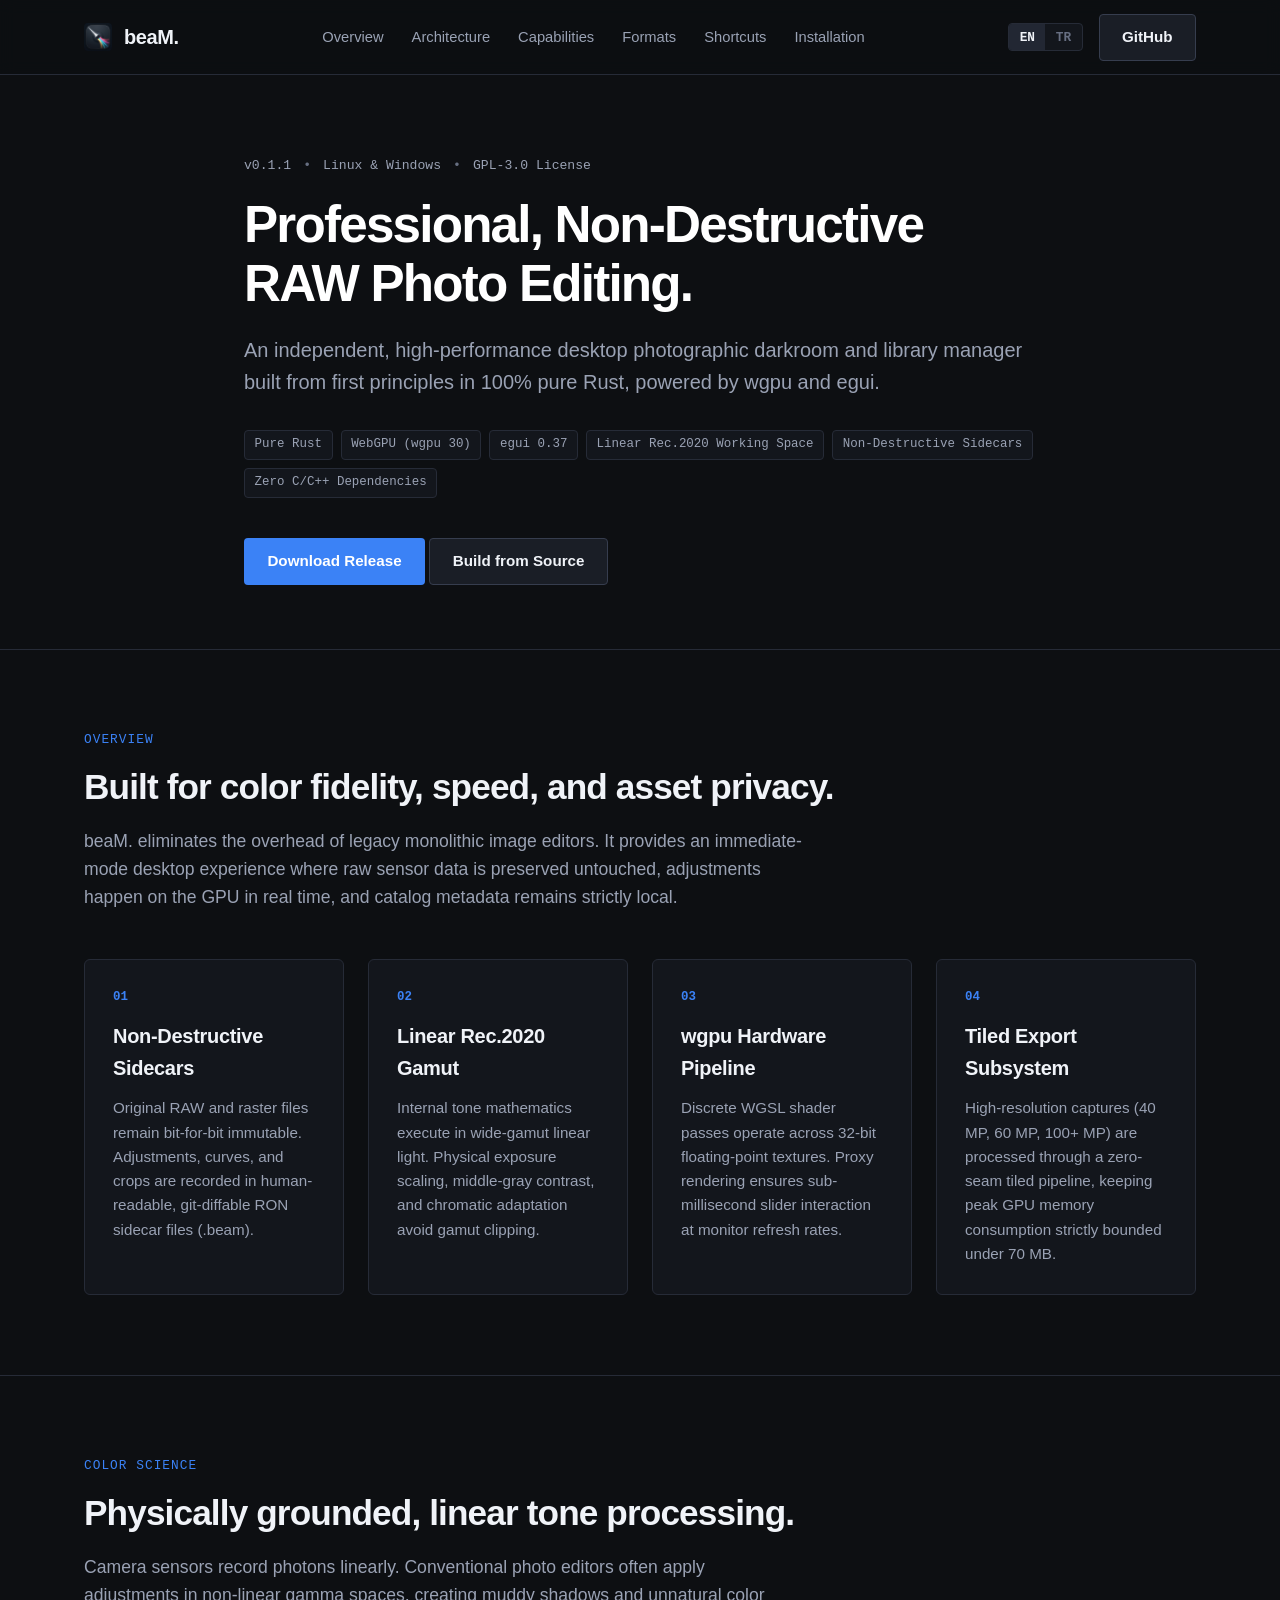
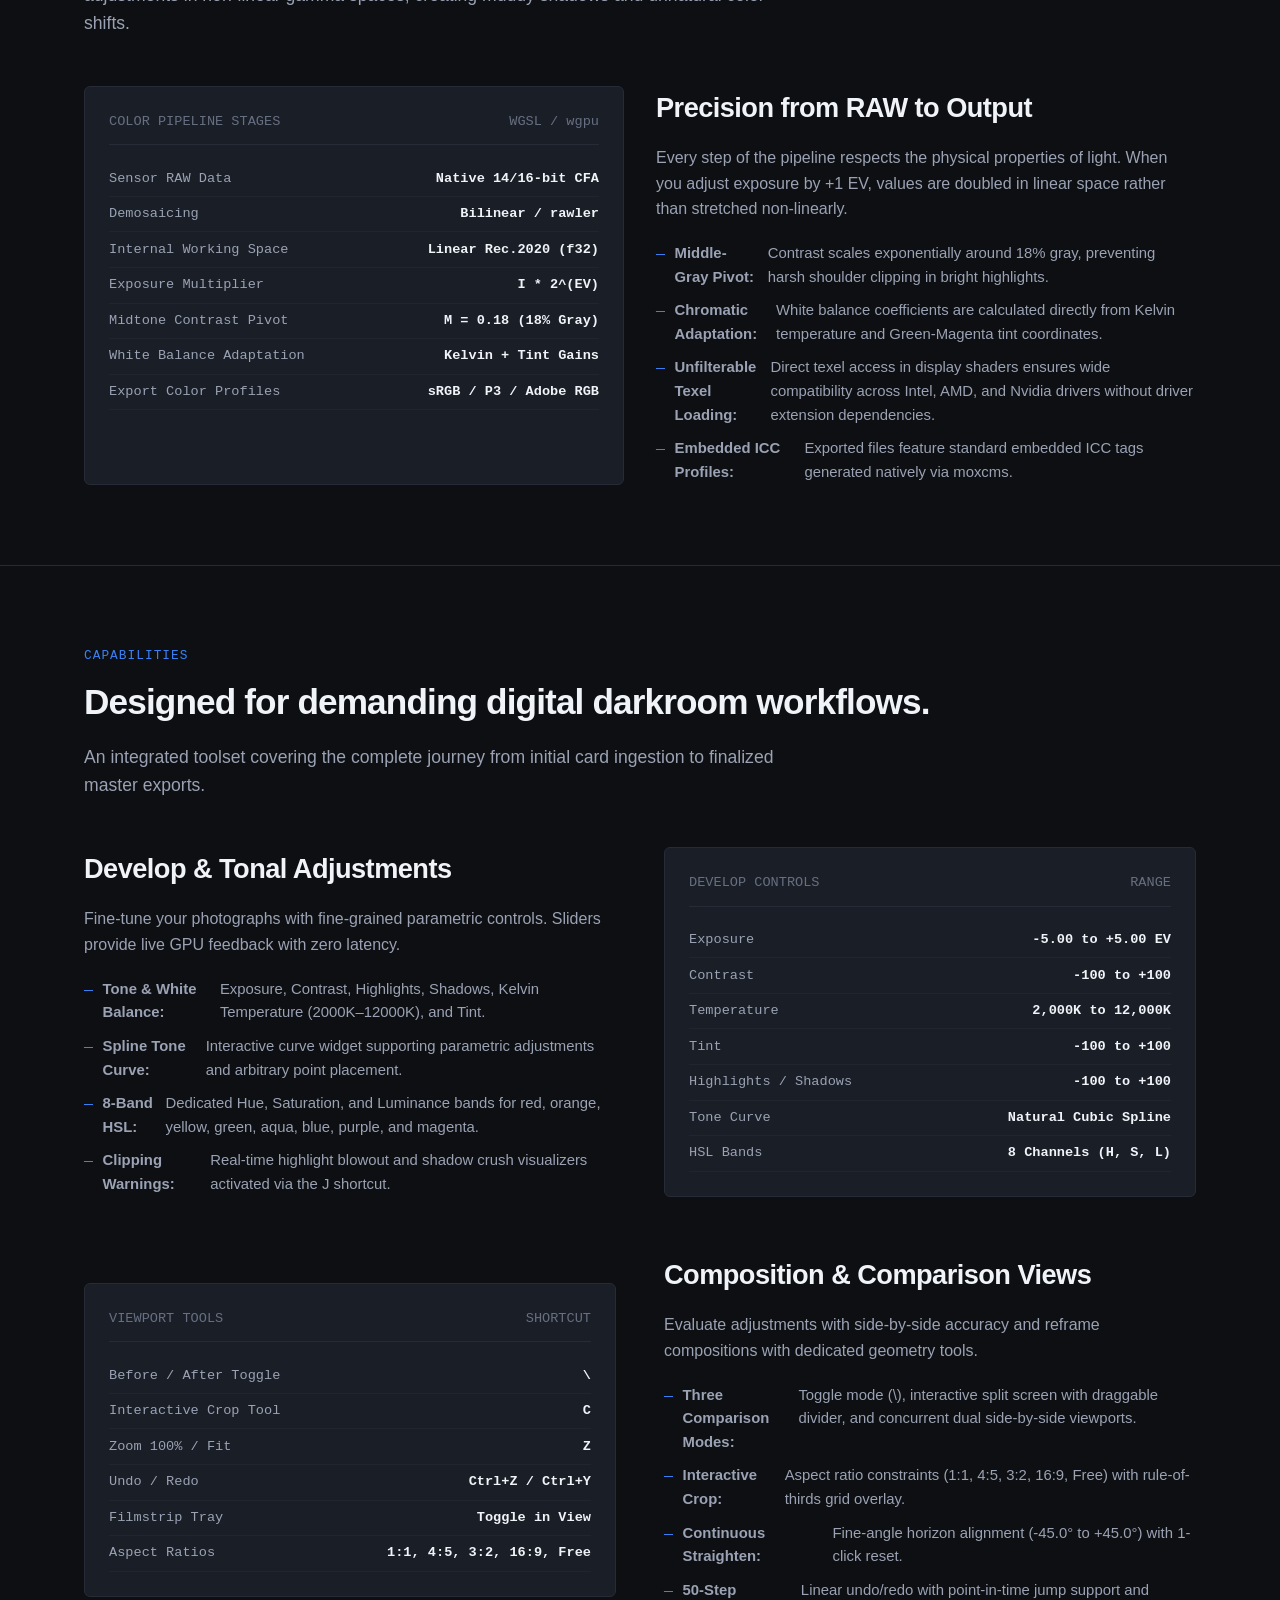
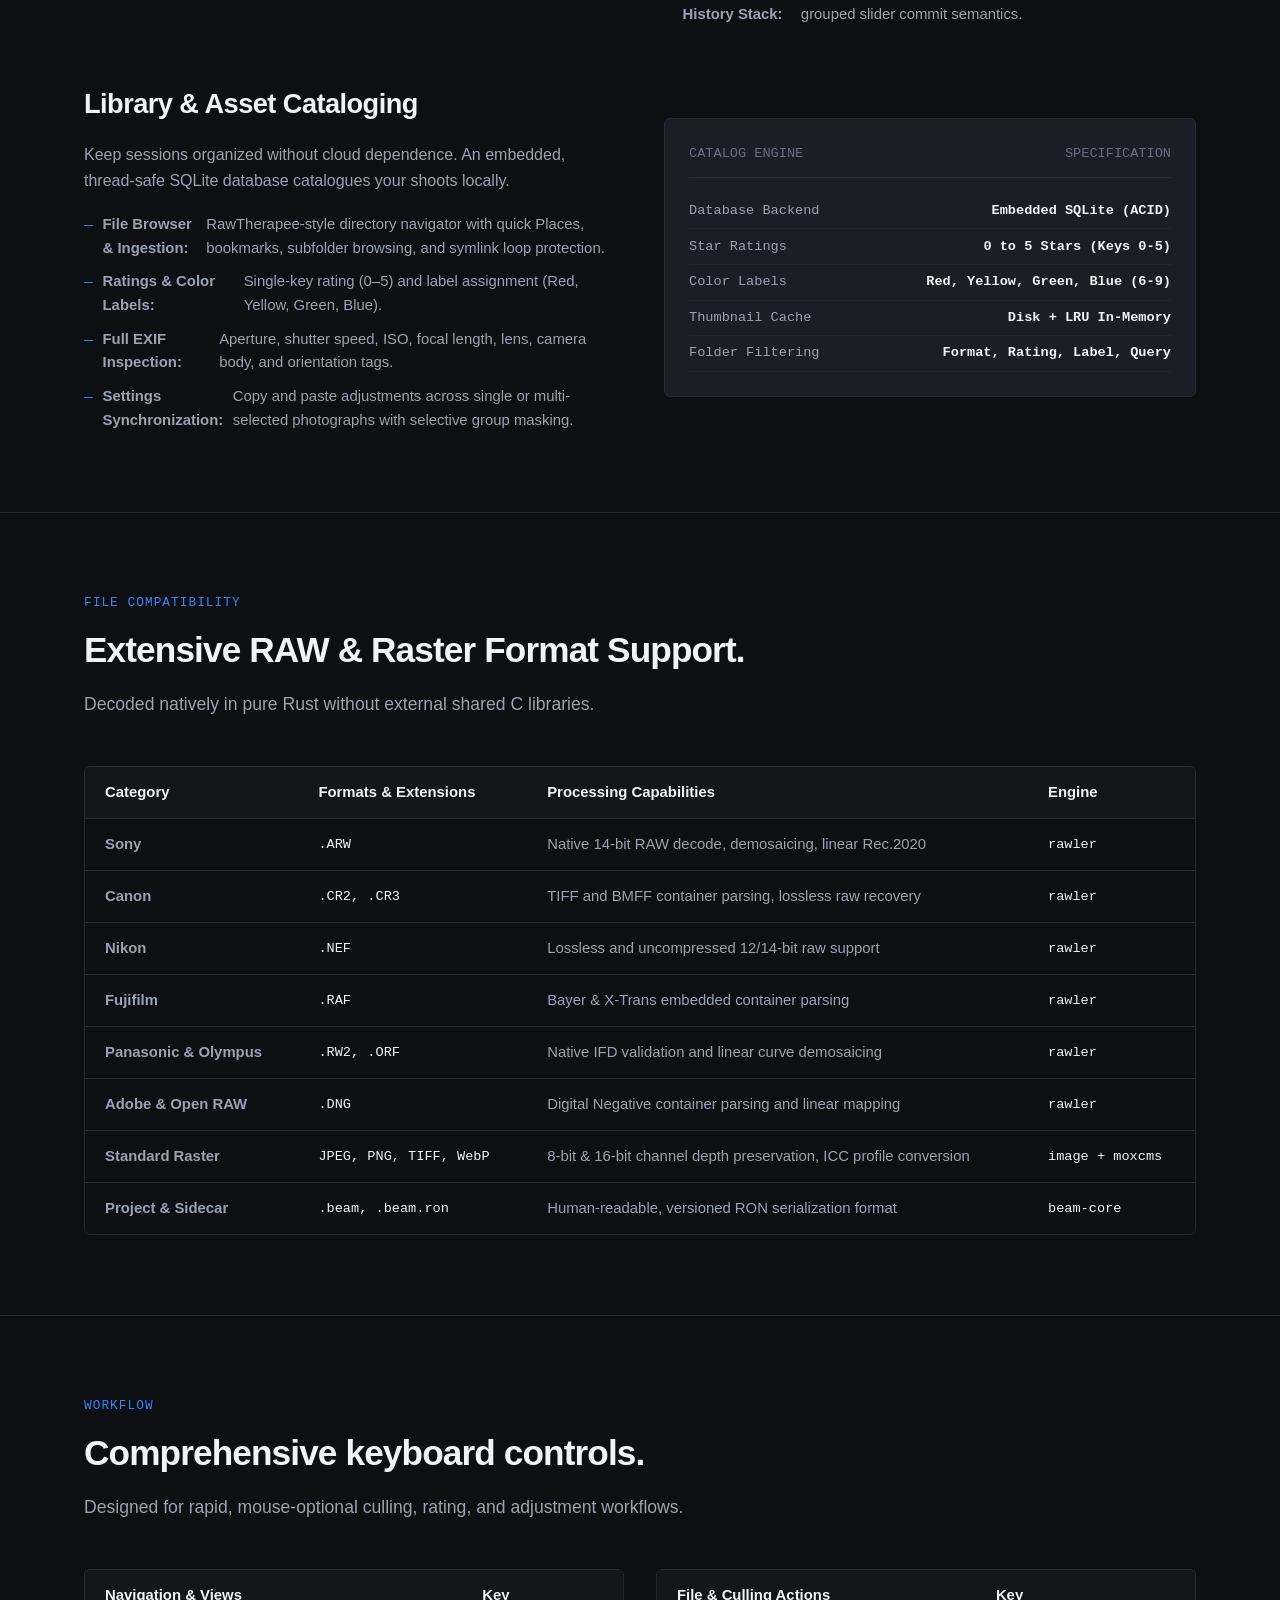
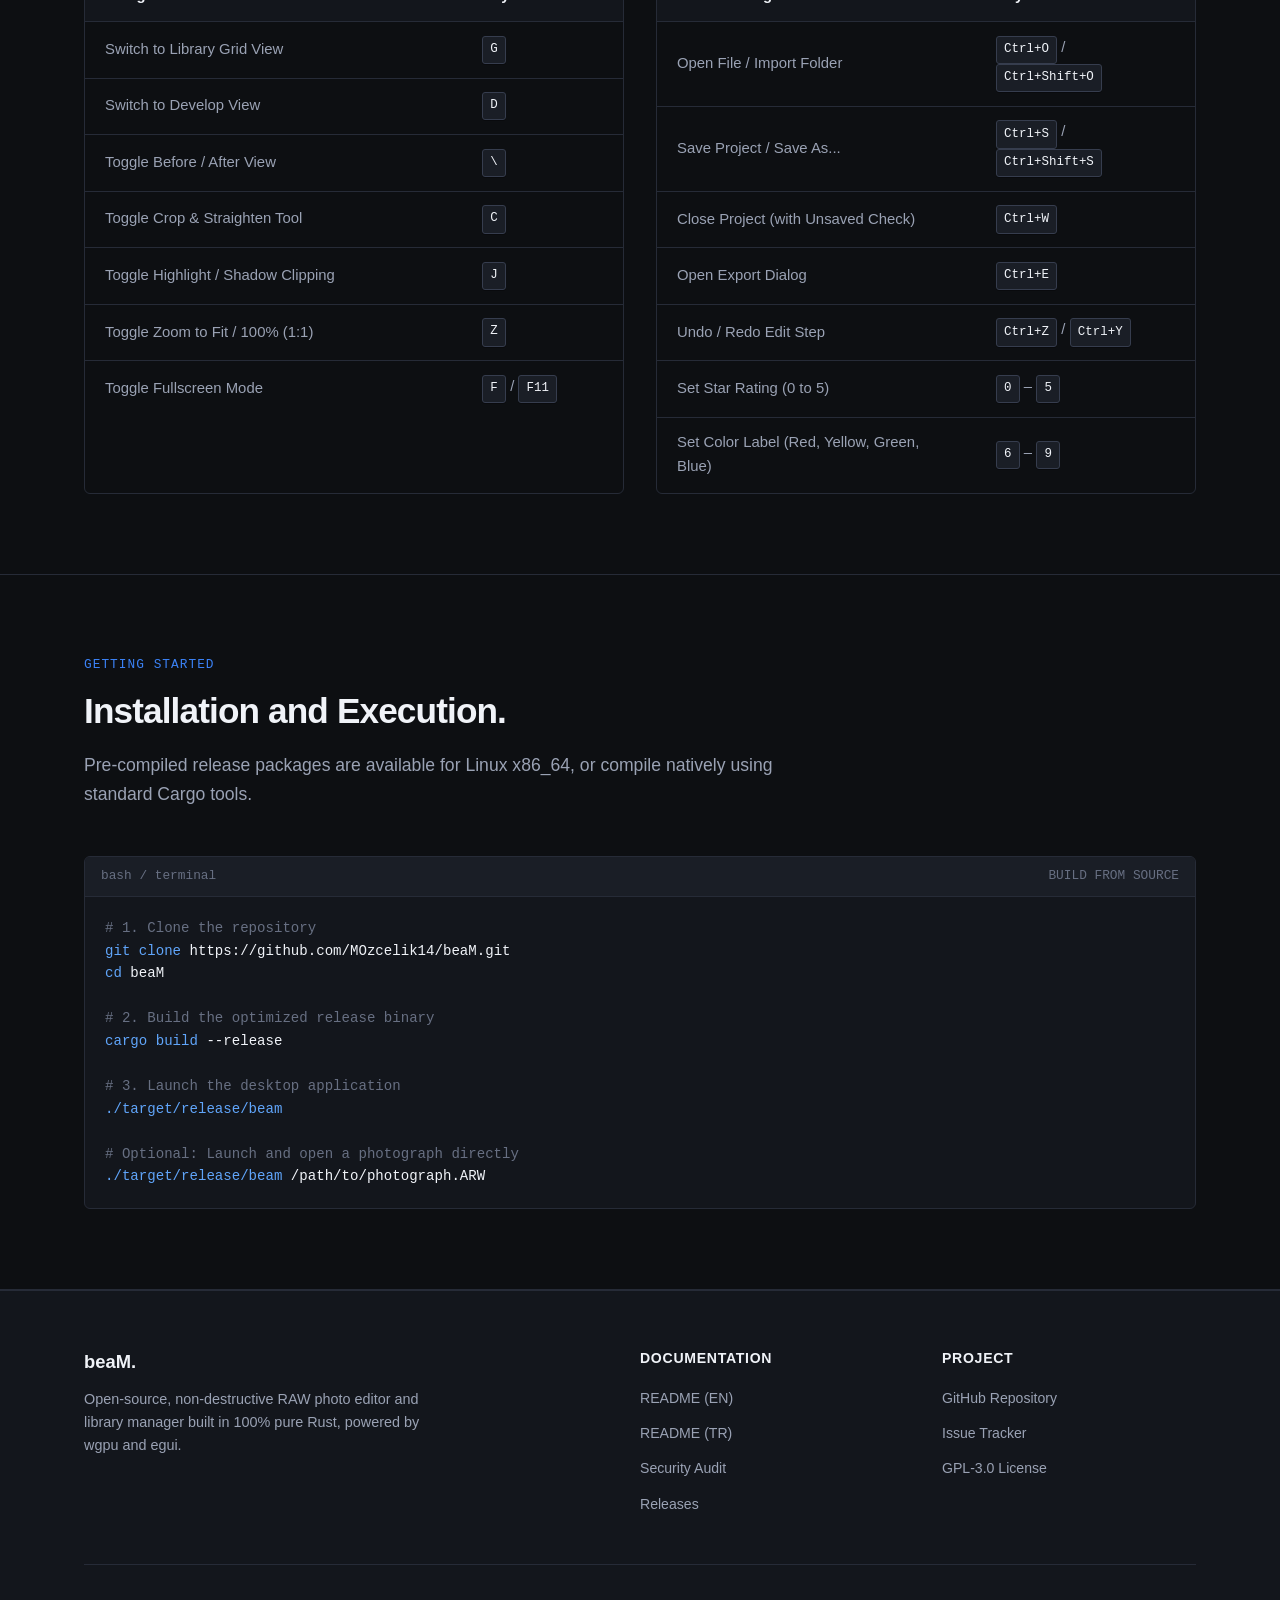
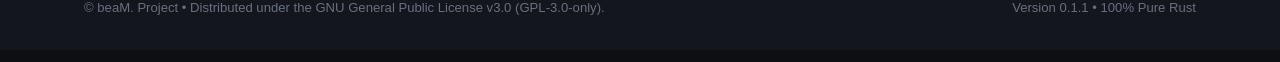
==== docs/index.html @ d76aa3fc "feat(library): add rawtherapee-style file browser and standardize .beam extension" ====
<!DOCTYPE html>
<html lang="en">
<head>
  <meta charset="UTF-8">
  <meta name="viewport" content="width=device-width, initial-scale=1.0">
  <title>beaM. — Professional, Non-Destructive RAW Photo Editor &amp; Library Manager</title>
  <meta name="description" content="Open-source, non-destructive RAW photo editor and library manager for Linux and Windows, built from first principles in 100% pure Rust using wgpu and egui.">
  <link rel="icon" type="image/png" href="assets/icon_64.png">
  <link rel="stylesheet" href="style.css">
</head>
<body>

  <!-- Navigation Bar -->
  <header class="site-header">
    <div class="nav-container">
      <a href="#top" class="brand">
        <img src="assets/icon.png" alt="beaM. Icon" class="brand-icon">
        <span>beaM.</span>
      </a>

      <nav>
        <ul class="nav-links">
          <li>
            <a href="#overview" class="content-en">Overview</a>
            <a href="#overview" class="content-tr" style="display:none;">Genel Bakış</a>
          </li>
          <li>
            <a href="#architecture" class="content-en">Architecture</a>
            <a href="#architecture" class="content-tr" style="display:none;">Mimari</a>
          </li>
          <li>
            <a href="#features" class="content-en">Capabilities</a>
            <a href="#features" class="content-tr" style="display:none;">Yetenekler</a>
          </li>
          <li>
            <a href="#formats" class="content-en">Formats</a>
            <a href="#formats" class="content-tr" style="display:none;">Biçimler</a>
          </li>
          <li>
            <a href="#shortcuts" class="content-en">Shortcuts</a>
            <a href="#shortcuts" class="content-tr" style="display:none;">Kısayollar</a>
          </li>
          <li>
            <a href="#installation" class="content-en">Installation</a>
            <a href="#installation" class="content-tr" style="display:none;">Kurulum</a>
          </li>
        </ul>
      </nav>

      <div class="nav-actions">
        <div class="lang-switch" role="group" aria-label="Language selection">
          <button type="button" class="lang-btn lang-btn-en active">EN</button>
          <button type="button" class="lang-btn lang-btn-tr">TR</button>
        </div>
        <a href="https://github.com/MOzcelik14/beaM" class="btn btn-secondary" target="_blank" rel="noopener noreferrer">GitHub</a>
      </div>
    </div>
  </header>

  <main id="top">
    <!-- Hero Section -->
    <section class="hero">
      <div class="container hero-content">
        <div class="hero-meta">
          <span class="meta-item">v0.1.1</span>
          <span>&bull;</span>
          <span class="meta-item">Linux &amp; Windows</span>
          <span>&bull;</span>
          <span class="meta-item">GPL-3.0 License</span>
        </div>

        <!-- English Hero Header -->
        <div class="content-en">
          <h1 class="hero-title">Professional, Non-Destructive RAW Photo Editing.</h1>
          <p class="hero-subtitle">
            An independent, high-performance desktop photographic darkroom and library manager built from first principles in 100% pure Rust, powered by wgpu and egui.
          </p>
        </div>

        <!-- Turkish Hero Header -->
        <div class="content-tr" style="display:none;">
          <h1 class="hero-title">Profesyonel ve Tahribatsız RAW Fotoğraf Düzenleme.</h1>
          <p class="hero-subtitle">
            Saf Rust ile sıfırdan geliştirilmiş, wgpu ve egui ile güçlendirilmiş, tam denetim ve renk doğruluğu sunan bağımsız masaüstü fotoğraf işleme yazılımı.
          </p>
        </div>

        <div class="hero-tags">
          <span class="spec-tag">Pure Rust</span>
          <span class="spec-tag">WebGPU (wgpu 30)</span>
          <span class="spec-tag">egui 0.37</span>
          <span class="spec-tag">Linear Rec.2020 Working Space</span>
          <span class="spec-tag">Non-Destructive Sidecars</span>
          <span class="spec-tag">Zero C/C++ Dependencies</span>
        </div>

        <div class="hero-buttons">
          <div class="content-en">
            <a href="https://github.com/MOzcelik14/beaM/releases" class="btn btn-primary" target="_blank" rel="noopener noreferrer">Download Release</a>
            <a href="#installation" class="btn btn-secondary">Build from Source</a>
          </div>
          <div class="content-tr" style="display:none;">
            <a href="https://github.com/MOzcelik14/beaM/releases" class="btn btn-primary" target="_blank" rel="noopener noreferrer">Sürümü İndir</a>
            <a href="#installation" class="btn btn-secondary">Kaynaktan Derle</a>
          </div>
        </div>
      </div>
    </section>

    <!-- Overview Section -->
    <section id="overview" class="section">
      <div class="container">
        <div class="section-header">
          <div class="section-label">Overview</div>
          
          <div class="content-en">
            <h2 class="section-title">Built for color fidelity, speed, and asset privacy.</h2>
            <p class="section-desc">
              beaM. eliminates the overhead of legacy monolithic image editors. It provides an immediate-mode desktop experience where raw sensor data is preserved untouched, adjustments happen on the GPU in real time, and catalog metadata remains strictly local.
            </p>
          </div>

          <div class="content-tr" style="display:none;">
            <h2 class="section-title">Renk doğruluğu, hız ve veri gizliliği için tasarlandı.</h2>
            <p class="section-desc">
              beaM., monolitik eski fotoğraf düzenleyicilerin hantallığını ortadan kaldırır. Ham sensör verilerinin asla değiştirilmediği, GPU üzerinde gerçek zamanlı ayarlamaların yapıldığı ve katalog verilerinin tamamen yerel kaldığı anlık bir masaüstü deneyimi sunar.
            </p>
          </div>
        </div>

        <!-- Architectural Highlights (English) -->
        <div class="grid-4 content-en">
          <div class="card">
            <div class="card-number">01</div>
            <h3 class="card-title">Non-Destructive Sidecars</h3>
            <p class="card-text">
              Original RAW and raster files remain bit-for-bit immutable. Adjustments, curves, and crops are recorded in human-readable, git-diffable RON sidecar files (.beam).
            </p>
          </div>

          <div class="card">
            <div class="card-number">02</div>
            <h3 class="card-title">Linear Rec.2020 Gamut</h3>
            <p class="card-text">
              Internal tone mathematics execute in wide-gamut linear light. Physical exposure scaling, middle-gray contrast, and chromatic adaptation avoid gamut clipping.
            </p>
          </div>

          <div class="card">
            <div class="card-number">03</div>
            <h3 class="card-title">wgpu Hardware Pipeline</h3>
            <p class="card-text">
              Discrete WGSL shader passes operate across 32-bit floating-point textures. Proxy rendering ensures sub-millisecond slider interaction at monitor refresh rates.
            </p>
          </div>

          <div class="card">
            <div class="card-number">04</div>
            <h3 class="card-title">Tiled Export Subsystem</h3>
            <p class="card-text">
              High-resolution captures (40 MP, 60 MP, 100+ MP) are processed through a zero-seam tiled pipeline, keeping peak GPU memory consumption strictly bounded under 70 MB.
            </p>
          </div>
        </div>

        <!-- Architectural Highlights (Turkish) -->
        <div class="grid-4 content-tr" style="display:none;">
          <div class="card">
            <div class="card-number">01</div>
            <h3 class="card-title">Tahribatsız Yan Dosyalar</h3>
            <p class="card-text">
              Orijinal RAW ve piksel dosyaları disk üzerinde hiçbir zaman değiştirilmez. Tüm düzenlemeler, eğriler ve kırpmalar okunabilir RON yan dosyalarına (.beam) yazılır.
            </p>
          </div>

          <div class="card">
            <div class="card-number">02</div>
            <h3 class="card-title">Doğrusal Rec.2020 Uzayı</h3>
            <p class="card-text">
              Tüm ton hesaplamaları geniş gamutlu doğrusal ışıkta yürütülür. Fiziksel pozlama ölçekleme ve orta gri kontrastı renk kırpılmalarını tamamen engeller.
            </p>
          </div>

          <div class="card">
            <div class="card-number">03</div>
            <h3 class="card-title">wgpu Donanım Hattı</h3>
            <p class="card-text">
              Bağımsız WGSL gölgelendirici geçişleri 32-bit kayan noktalı dokular üzerinde çalışır. Vekil doku yaklaşımı kaydırıcılarda milisaniyenin altında akıcılık sunar.
            </p>
          </div>

          <div class="card">
            <div class="card-number">04</div>
            <h3 class="card-title">Parçalı Dışa Aktarma</h3>
            <p class="card-text">
              Yüksek çözünürlüklü fotoğraflar (40 MP, 60 MP, 100+ MP) dikişsiz parçalı işleme hattından geçer; GPU bellek tüketimi 70 MB'ın altında sabit tutulur.
            </p>
          </div>
        </div>
      </div>
    </section>

    <!-- Architecture & Color Science Section -->
    <section id="architecture" class="section">
      <div class="container">
        <div class="section-header">
          <div class="section-label content-en">Color Science</div>
          <div class="section-label content-tr" style="display:none;">Renk Bilimi</div>

          <div class="content-en">
            <h2 class="section-title">Physically grounded, linear tone processing.</h2>
            <p class="section-desc">
              Camera sensors record photons linearly. Conventional photo editors often apply adjustments in non-linear gamma spaces, creating muddy shadows and unnatural color shifts.
            </p>
          </div>

          <div class="content-tr" style="display:none;">
            <h2 class="section-title">Fiziksel temelli, doğrusal ton işleme mimarisi.</h2>
            <p class="section-desc">
              Kamera sensörleri fotonları doğrusal olarak yakalar. Geleneksel yazılımlar genellikle doğrusal olmayan gama uzaylarında işlem yaparak çamurlu gölgelere ve renk sapmalarına yol açar.
            </p>
          </div>
        </div>

        <div class="grid-2">
          <div class="panel-preview">
            <div class="panel-preview-header">
              <span>COLOR PIPELINE STAGES</span>
              <span>WGSL / wgpu</span>
            </div>
            <div class="panel-row">
              <span class="panel-label">Sensor RAW Data</span>
              <span class="panel-val">Native 14/16-bit CFA</span>
            </div>
            <div class="panel-row">
              <span class="panel-label">Demosaicing</span>
              <span class="panel-val">Bilinear / rawler</span>
            </div>
            <div class="panel-row">
              <span class="panel-label">Internal Working Space</span>
              <span class="panel-val">Linear Rec.2020 (f32)</span>
            </div>
            <div class="panel-row">
              <span class="panel-label">Exposure Multiplier</span>
              <span class="panel-val">I * 2^(EV)</span>
            </div>
            <div class="panel-row">
              <span class="panel-label">Midtone Contrast Pivot</span>
              <span class="panel-val">M = 0.18 (18% Gray)</span>
            </div>
            <div class="panel-row">
              <span class="panel-label">White Balance Adaptation</span>
              <span class="panel-val">Kelvin + Tint Gains</span>
            </div>
            <div class="panel-row">
              <span class="panel-label">Export Color Profiles</span>
              <span class="panel-val">sRGB / P3 / Adobe RGB</span>
            </div>
          </div>

          <div class="feature-info">
            <div class="content-en">
              <h3>Precision from RAW to Output</h3>
              <p>
                Every step of the pipeline respects the physical properties of light. When you adjust exposure by +1 EV, values are doubled in linear space rather than stretched non-linearly.
              </p>
              <ul class="feature-list">
                <li><strong>Middle-Gray Pivot:</strong> Contrast scales exponentially around 18% gray, preventing harsh shoulder clipping in bright highlights.</li>
                <li><strong>Chromatic Adaptation:</strong> White balance coefficients are calculated directly from Kelvin temperature and Green-Magenta tint coordinates.</li>
                <li><strong>Unfilterable Texel Loading:</strong> Direct texel access in display shaders ensures wide compatibility across Intel, AMD, and Nvidia drivers without driver extension dependencies.</li>
                <li><strong>Embedded ICC Profiles:</strong> Exported files feature standard embedded ICC tags generated natively via moxcms.</li>
              </ul>
            </div>

            <div class="content-tr" style="display:none;">
              <h3>RAW'dan Çıktıya Kesintisiz Hassasiyet</h3>
              <p>
                İşleme hattının her aşaması ışığın fiziksel davranışına sadık kalır. Pozlamayı +1 EV artırdığınızda değerler yapay olarak gerilmez; doğrusal uzayda tam 2 katına çıkarılır.
              </p>
              <ul class="feature-list">
                <li><strong>Orta Gri Ekseni:</strong> Kontrast %18 gri ekseninde üstel olarak ölçeklenir; parlak alanlarda sert kırpılmalar önlenir.</li>
                <li><strong>Kromatik Uyarlama:</strong> Beyaz dengesi katsayıları doğrudan Kelvin sıcaklığı ve Yeşil-Macenta koordinatlarından türetilir.</li>
                <li><strong>Doğrudan Doku Erişimi:</strong> Ekran gölgelendiricilerinde doğrudan piksel yükleme (texel load) kullanılarak sürücü uyumsuzlukları bertaraf edilir.</li>
                <li><strong>Gömülü ICC Profilleri:</strong> Dışa aktarılan dosyalara moxcms tarafından saf Rust ile üretilmiş standart ICC profilleri işlenir.</li>
              </ul>
            </div>
          </div>
        </div>
      </div>
    </section>

    <!-- Key Capabilities Section -->
    <section id="features" class="section">
      <div class="container">
        <div class="section-header">
          <div class="section-label content-en">Capabilities</div>
          <div class="section-label content-tr" style="display:none;">Yetenekler</div>

          <div class="content-en">
            <h2 class="section-title">Designed for demanding digital darkroom workflows.</h2>
            <p class="section-desc">
              An integrated toolset covering the complete journey from initial card ingestion to finalized master exports.
            </p>
          </div>

          <div class="content-tr" style="display:none;">
            <h2 class="section-title">Kapsamlı karanlık oda iş akışları için geliştirildi.</h2>
            <p class="section-desc">
              Karttan içe aktarmadan nihai yüksek çözünürlüklü dışa aktarıma kadar tüm süreci kapsayan bütünleşik araç seti.
            </p>
          </div>
        </div>

        <div class="feature-row">
          <!-- Feature 1: Develop Panel -->
          <div class="feature-block">
            <div class="feature-info">
              <div class="content-en">
                <h3>Develop &amp; Tonal Adjustments</h3>
                <p>
                  Fine-tune your photographs with fine-grained parametric controls. Sliders provide live GPU feedback with zero latency.
                </p>
                <ul class="feature-list">
                  <li><strong>Tone &amp; White Balance:</strong> Exposure, Contrast, Highlights, Shadows, Kelvin Temperature (2000K–12000K), and Tint.</li>
                  <li><strong>Spline Tone Curve:</strong> Interactive curve widget supporting parametric adjustments and arbitrary point placement.</li>
                  <li><strong>8-Band HSL:</strong> Dedicated Hue, Saturation, and Luminance bands for red, orange, yellow, green, aqua, blue, purple, and magenta.</li>
                  <li><strong>Clipping Warnings:</strong> Real-time highlight blowout and shadow crush visualizers activated via the J shortcut.</li>
                </ul>
              </div>

              <div class="content-tr" style="display:none;">
                <h3>Geliştirme ve Tonal Ayarlamalar</h3>
                <p>
                  Fotoğraflarınızı hassas parametrik denetimlerle işleyin. Kaydırıcılar GPU üzerinde sıfır gecikmeyle anlık görsel geri bildirim sunar.
                </p>
                <ul class="feature-list">
                  <li><strong>Ton ve Beyaz Dengesi:</strong> Pozlama, Kontrast, Işıklar, Gölgeler, Kelvin Sıcaklığı (2000K–12000K) ve Renk Tonu.</li>
                  <li><strong>Spline Ton Eğrisi:</strong> Parametrik ayarları ve serbest kontrol noktalarını destekleyen etkileşimli ton eğrisi.</li>
                  <li><strong>8 Bant HSL:</strong> Kırmızıdan macentaya 8 bağımsız renk bandı için Renk Tonu, Doygunluk ve Parlaklık denetimi.</li>
                  <li><strong>Kırpılma Uyarıları:</strong> J kısayoluyla açılan canlı patlayan açık ton ve tıkanan koyu ton görselleştiricisi.</li>
                </ul>
              </div>
            </div>

            <div class="panel-preview">
              <div class="panel-preview-header">
                <span>DEVELOP CONTROLS</span>
                <span>RANGE</span>
              </div>
              <div class="panel-row">
                <span class="panel-label">Exposure</span>
                <span class="panel-val">-5.00 to +5.00 EV</span>
              </div>
              <div class="panel-row">
                <span class="panel-label">Contrast</span>
                <span class="panel-val">-100 to +100</span>
              </div>
              <div class="panel-row">
                <span class="panel-label">Temperature</span>
                <span class="panel-val">2,000K to 12,000K</span>
              </div>
              <div class="panel-row">
                <span class="panel-label">Tint</span>
                <span class="panel-val">-100 to +100</span>
              </div>
              <div class="panel-row">
                <span class="panel-label">Highlights / Shadows</span>
                <span class="panel-val">-100 to +100</span>
              </div>
              <div class="panel-row">
                <span class="panel-label">Tone Curve</span>
                <span class="panel-val">Natural Cubic Spline</span>
              </div>
              <div class="panel-row">
                <span class="panel-label">HSL Bands</span>
                <span class="panel-val">8 Channels (H, S, L)</span>
              </div>
            </div>
          </div>

          <!-- Feature 2: Composition & Comparisons -->
          <div class="feature-block reverse">
            <div class="feature-info">
              <div class="content-en">
                <h3>Composition &amp; Comparison Views</h3>
                <p>
                  Evaluate adjustments with side-by-side accuracy and reframe compositions with dedicated geometry tools.
                </p>
                <ul class="feature-list">
                  <li><strong>Three Comparison Modes:</strong> Toggle mode (\), interactive split screen with draggable divider, and concurrent dual side-by-side viewports.</li>
                  <li><strong>Interactive Crop:</strong> Aspect ratio constraints (1:1, 4:5, 3:2, 16:9, Free) with rule-of-thirds grid overlay.</li>
                  <li><strong>Continuous Straighten:</strong> Fine-angle horizon alignment (-45.0° to +45.0°) with 1-click reset.</li>
                  <li><strong>50-Step History Stack:</strong> Linear undo/redo with point-in-time jump support and grouped slider commit semantics.</li>
                </ul>
              </div>

              <div class="content-tr" style="display:none;">
                <h3>Kompozisyon ve Karşılaştırma Modları</h3>
                <p>
                  Düzenlemelerinizi hassas karşılaştırma görünümleriyle değerlendirin, geometri araçlarıyla kompozisyonunuzu kusursuzlaştırın.
                </p>
                <ul class="feature-list">
                  <li><strong>Üç Karşılaştırma Modu:</strong> Hızlı geçiş (\), sürüklenebilir ayırıcılı bölünmüş ekran ve eşzamanlı yan yana görünüm.</li>
                  <li><strong>Etkileşimli Kırpma:</strong> Sabit oran kilitleri (1:1, 4:5, 3:2, 16:9, Serbest) ve 1/3 kılavuz ızgarası.</li>
                  <li><strong>Sürekli Doğrultma:</strong> Ufuk çizgisini ayarlamak için hassas açı kaydırıcısı (-45.0° ile +45.0°).</li>
                  <li><strong>50 Adımlı Geçmiş:</strong> İstenilen ana tek tıkla dönülebilen doğrusal geri alma/yineleme geçmişi.</li>
                </ul>
              </div>
            </div>

            <div class="panel-preview">
              <div class="panel-preview-header">
                <span>VIEWPORT TOOLS</span>
                <span>SHORTCUT</span>
              </div>
              <div class="panel-row">
                <span class="panel-label">Before / After Toggle</span>
                <span class="panel-val">\</span>
              </div>
              <div class="panel-row">
                <span class="panel-label">Interactive Crop Tool</span>
                <span class="panel-val">C</span>
              </div>
              <div class="panel-row">
                <span class="panel-label">Zoom 100% / Fit</span>
                <span class="panel-val">Z</span>
              </div>
              <div class="panel-row">
                <span class="panel-label">Undo / Redo</span>
                <span class="panel-val">Ctrl+Z / Ctrl+Y</span>
              </div>
              <div class="panel-row">
                <span class="panel-label">Filmstrip Tray</span>
                <span class="panel-val">Toggle in View</span>
              </div>
              <div class="panel-row">
                <span class="panel-label">Aspect Ratios</span>
                <span class="panel-val">1:1, 4:5, 3:2, 16:9, Free</span>
              </div>
            </div>
          </div>

          <!-- Feature 3: Library & Ingestion -->
          <div class="feature-block">
            <div class="feature-info">
              <div class="content-en">
                <h3>Library &amp; Asset Cataloging</h3>
                <p>
                  Keep sessions organized without cloud dependence. An embedded, thread-safe SQLite database catalogues your shoots locally.
                </p>
                <ul class="feature-list">
                  <li><strong>File Browser &amp; Ingestion:</strong> RawTherapee-style directory navigator with quick Places, bookmarks, subfolder browsing, and symlink loop protection.</li>
                  <li><strong>Ratings &amp; Color Labels:</strong> Single-key rating (0–5) and label assignment (Red, Yellow, Green, Blue).</li>
                  <li><strong>Full EXIF Inspection:</strong> Aperture, shutter speed, ISO, focal length, lens, camera body, and orientation tags.</li>
                  <li><strong>Settings Synchronization:</strong> Copy and paste adjustments across single or multi-selected photographs with selective group masking.</li>
                </ul>
              </div>

              <div class="content-tr" style="display:none;">
                <h3>Kütüphane ve Varlık Yönetimi</h3>
                <p>
                  Çekimlerinizi buluta bağımlı olmadan yerel olarak düzenleyin. Gömülü ve iş parçacığı güvenli SQLite veritabanı tüm arşivi hızla kataloglar.
                </p>
                <ul class="feature-list">
                  <li><strong>Dosya Yöneticisi ve Tarama:</strong> RawTherapee tarzı yerleşik dosya gezgini, hızlı Konumlar, yer imleri, alt klasörler ve sembolik bağ döngüsü koruması.</li>
                  <li><strong>Puanlama ve Renk Etiketleri:</strong> Tek tuşla yıldız puanı verme (0–5) ve renk etiketi atama (Kırmızı, Sarı, Yeşil, Mavi).</li>
                  <li><strong>Tam EXIF İncelemesi:</strong> Diyafram, enstantane, ISO, odak uzaklığı, lens ve kamera gövdesi gösterimi.</li>
                  <li><strong>Ayar Senkronizasyonu:</strong> Seçilen fotoğraflar arasında ayarları seçici grup maskeleriyle kopyalayıp uygulama.</li>
                </ul>
              </div>
            </div>

            <div class="panel-preview">
              <div class="panel-preview-header">
                <span>CATALOG ENGINE</span>
                <span>SPECIFICATION</span>
              </div>
              <div class="panel-row">
                <span class="panel-label">Database Backend</span>
                <span class="panel-val">Embedded SQLite (ACID)</span>
              </div>
              <div class="panel-row">
                <span class="panel-label">Star Ratings</span>
                <span class="panel-val">0 to 5 Stars (Keys 0-5)</span>
              </div>
              <div class="panel-row">
                <span class="panel-label">Color Labels</span>
                <span class="panel-val">Red, Yellow, Green, Blue (6-9)</span>
              </div>
              <div class="panel-row">
                <span class="panel-label">Thumbnail Cache</span>
                <span class="panel-val">Disk + LRU In-Memory</span>
              </div>
              <div class="panel-row">
                <span class="panel-label">Folder Filtering</span>
                <span class="panel-val">Format, Rating, Label, Query</span>
              </div>
            </div>
          </div>
        </div>
      </div>
    </section>

    <!-- Supported Formats Section -->
    <section id="formats" class="section">
      <div class="container">
        <div class="section-header">
          <div class="section-label content-en">File Compatibility</div>
          <div class="section-label content-tr" style="display:none;">Dosya Uyumluluğu</div>

          <div class="content-en">
            <h2 class="section-title">Extensive RAW &amp; Raster Format Support.</h2>
            <p class="section-desc">
              Decoded natively in pure Rust without external shared C libraries.
            </p>
          </div>

          <div class="content-tr" style="display:none;">
            <h2 class="section-title">Kapsamlı RAW ve Standart Piksel Desteği.</h2>
            <p class="section-desc">
              Harici C kütüphanelerine ihtiyaç duyulmadan saf Rust ile doğrudan kod çözümü.
            </p>
          </div>
        </div>

        <div class="table-responsive">
          <table>
            <thead>
              <tr>
                <th class="content-en">Category</th>
                <th class="content-tr" style="display:none;">Kategori</th>
                <th class="content-en">Formats &amp; Extensions</th>
                <th class="content-tr" style="display:none;">Biçimler ve Uzantılar</th>
                <th class="content-en">Processing Capabilities</th>
                <th class="content-tr" style="display:none;">İşleme Yetenekleri</th>
                <th class="content-en">Engine</th>
                <th class="content-tr" style="display:none;">Motor</th>
              </tr>
            </thead>
            <tbody>
              <tr>
                <td><strong>Sony</strong></td>
                <td class="mono-cell">.ARW</td>
                <td class="content-en">Native 14-bit RAW decode, demosaicing, linear Rec.2020</td>
                <td class="content-tr" style="display:none;">Doğrudan 14-bit RAW açma, mozaiksizleştirme, doğrusal Rec.2020</td>
                <td class="mono-cell">rawler</td>
              </tr>
              <tr>
                <td><strong>Canon</strong></td>
                <td class="mono-cell">.CR2, .CR3</td>
                <td class="content-en">TIFF and BMFF container parsing, lossless raw recovery</td>
                <td class="content-tr" style="display:none;">TIFF ve BMFF kapsayıcı ayrıştırma, kayıpsız ham veri çıkarımı</td>
                <td class="mono-cell">rawler</td>
              </tr>
              <tr>
                <td><strong>Nikon</strong></td>
                <td class="mono-cell">.NEF</td>
                <td class="content-en">Lossless and uncompressed 12/14-bit raw support</td>
                <td class="content-tr" style="display:none;">Kayıpsız ve sıkıştırmasız 12/14-bit raw desteği</td>
                <td class="mono-cell">rawler</td>
              </tr>
              <tr>
                <td><strong>Fujifilm</strong></td>
                <td class="mono-cell">.RAF</td>
                <td class="content-en">Bayer &amp; X-Trans embedded container parsing</td>
                <td class="content-tr" style="display:none;">Bayer ve X-Trans gömülü kapsayıcı desteği</td>
                <td class="mono-cell">rawler</td>
              </tr>
              <tr>
                <td><strong>Panasonic &amp; Olympus</strong></td>
                <td class="mono-cell">.RW2, .ORF</td>
                <td class="content-en">Native IFD validation and linear curve demosaicing</td>
                <td class="content-tr" style="display:none;">Doğrudan IFD doğrulaması ve doğrusal eğri dönüşümü</td>
                <td class="mono-cell">rawler</td>
              </tr>
              <tr>
                <td><strong>Adobe &amp; Open RAW</strong></td>
                <td class="mono-cell">.DNG</td>
                <td class="content-en">Digital Negative container parsing and linear mapping</td>
                <td class="content-tr" style="display:none;">Digital Negative kapsayıcı ayrıştırma ve doğrusal haritalama</td>
                <td class="mono-cell">rawler</td>
              </tr>
              <tr>
                <td><strong>Standard Raster</strong></td>
                <td class="mono-cell">JPEG, PNG, TIFF, WebP</td>
                <td class="content-en">8-bit &amp; 16-bit channel depth preservation, ICC profile conversion</td>
                <td class="content-tr" style="display:none;">8-bit ve 16-bit kanal derinliği koruması, ICC profili dönüşümü</td>
                <td class="mono-cell">image + moxcms</td>
              </tr>
              <tr>
                <td><strong>Project &amp; Sidecar</strong></td>
                <td class="mono-cell">.beam, .beam.ron</td>
                <td class="content-en">Human-readable, versioned RON serialization format</td>
                <td class="content-tr" style="display:none;">Okunabilir, sürümlendirilmiş RON serileştirme biçimi</td>
                <td class="mono-cell">beam-core</td>
              </tr>
            </tbody>
          </table>
        </div>
      </div>
    </section>

    <!-- Keyboard Shortcuts Section -->
    <section id="shortcuts" class="section">
      <div class="container">
        <div class="section-header">
          <div class="section-label content-en">Workflow</div>
          <div class="section-label content-tr" style="display:none;">İş Akışı</div>

          <div class="content-en">
            <h2 class="section-title">Comprehensive keyboard controls.</h2>
            <p class="section-desc">
              Designed for rapid, mouse-optional culling, rating, and adjustment workflows.
            </p>
          </div>

          <div class="content-tr" style="display:none;">
            <h2 class="section-title">Kapsamlı klavye denetimleri.</h2>
            <p class="section-desc">
              Hızlı fotoğraf seçimi, puanlama ve düzenleme akışları için optimize edilmiş kısayollar.
            </p>
          </div>
        </div>

        <div class="grid-2">
          <div class="table-responsive">
            <table>
              <thead>
                <tr>
                  <th class="content-en">Navigation &amp; Views</th>
                  <th class="content-tr" style="display:none;">Gezinme ve Görünümler</th>
                  <th>Key</th>
                </tr>
              </thead>
              <tbody>
                <tr>
                  <td class="content-en">Switch to Library Grid View</td>
                  <td class="content-tr" style="display:none;">Kütüphane Görünümüne Geç</td>
                  <td><span class="kbd">G</span></td>
                </tr>
                <tr>
                  <td class="content-en">Switch to Develop View</td>
                  <td class="content-tr" style="display:none;">Geliştirme Görünümüne Geç</td>
                  <td><span class="kbd">D</span></td>
                </tr>
                <tr>
                  <td class="content-en">Toggle Before / After View</td>
                  <td class="content-tr" style="display:none;">Öncesi / Sonrası Karşılaştırma</td>
                  <td><span class="kbd">\</span></td>
                </tr>
                <tr>
                  <td class="content-en">Toggle Crop &amp; Straighten Tool</td>
                  <td class="content-tr" style="display:none;">Kırpma ve Doğrultma Aracını Aç</td>
                  <td><span class="kbd">C</span></td>
                </tr>
                <tr>
                  <td class="content-en">Toggle Highlight / Shadow Clipping</td>
                  <td class="content-tr" style="display:none;">Kırpılma Uyarı Katmanları</td>
                  <td><span class="kbd">J</span></td>
                </tr>
                <tr>
                  <td class="content-en">Toggle Zoom to Fit / 100% (1:1)</td>
                  <td class="content-tr" style="display:none;">Ekrana Sığdır / %100 Birebir Yakınlaştır</td>
                  <td><span class="kbd">Z</span></td>
                </tr>
                <tr>
                  <td class="content-en">Toggle Fullscreen Mode</td>
                  <td class="content-tr" style="display:none;">Tam Ekran Modu</td>
                  <td><span class="kbd">F</span> / <span class="kbd">F11</span></td>
                </tr>
              </tbody>
            </table>
          </div>

          <div class="table-responsive">
            <table>
              <thead>
                <tr>
                  <th class="content-en">File &amp; Culling Actions</th>
                  <th class="content-tr" style="display:none;">Dosya ve Derecelendirme</th>
                  <th>Key</th>
                </tr>
              </thead>
              <tbody>
                <tr>
                  <td class="content-en">Open File / Import Folder</td>
                  <td class="content-tr" style="display:none;">Dosya Aç / Klasör Aktar</td>
                  <td><span class="kbd">Ctrl+O</span> / <span class="kbd">Ctrl+Shift+O</span></td>
                </tr>
                <tr>
                  <td class="content-en">Save Project / Save As...</td>
                  <td class="content-tr" style="display:none;">Projeyi Kaydet / Farklı Kaydet</td>
                  <td><span class="kbd">Ctrl+S</span> / <span class="kbd">Ctrl+Shift+S</span></td>
                </tr>
                <tr>
                  <td class="content-en">Close Project (with Unsaved Check)</td>
                  <td class="content-tr" style="display:none;">Projeyi Kapat (Onay Penceresi ile)</td>
                  <td><span class="kbd">Ctrl+W</span></td>
                </tr>
                <tr>
                  <td class="content-en">Open Export Dialog</td>
                  <td class="content-tr" style="display:none;">Dışa Aktarma Penceresini Aç</td>
                  <td><span class="kbd">Ctrl+E</span></td>
                </tr>
                <tr>
                  <td class="content-en">Undo / Redo Edit Step</td>
                  <td class="content-tr" style="display:none;">İşlemi Geri Al / Yinele</td>
                  <td><span class="kbd">Ctrl+Z</span> / <span class="kbd">Ctrl+Y</span></td>
                </tr>
                <tr>
                  <td class="content-en">Set Star Rating (0 to 5)</td>
                  <td class="content-tr" style="display:none;">Yıldız Puanı Ata (0-5)</td>
                  <td><span class="kbd">0</span> – <span class="kbd">5</span></td>
                </tr>
                <tr>
                  <td class="content-en">Set Color Label (Red, Yellow, Green, Blue)</td>
                  <td class="content-tr" style="display:none;">Renk Etiketi Ata (Kırmızı, Sarı, Yeşil, Mavi)</td>
                  <td><span class="kbd">6</span> – <span class="kbd">9</span></td>
                </tr>
              </tbody>
            </table>
          </div>
        </div>
      </div>
    </section>

    <!-- Installation & Quick Start Section -->
    <section id="installation" class="section">
      <div class="container">
        <div class="section-header">
          <div class="section-label content-en">Getting Started</div>
          <div class="section-label content-tr" style="display:none;">Başlarken</div>

          <div class="content-en">
            <h2 class="section-title">Installation and Execution.</h2>
            <p class="section-desc">
              Pre-compiled release packages are available for Linux x86_64, or compile natively using standard Cargo tools.
            </p>
          </div>

          <div class="content-tr" style="display:none;">
            <h2 class="section-title">Kurulum ve Çalıştırma.</h2>
            <p class="section-desc">
              Linux x86_64 için hazır ikili paketler mevcuttur; dilerseniz standart Cargo araçlarıyla kaynaktan doğrudan derleyebilirsiniz.
            </p>
          </div>
        </div>

        <div class="terminal-box">
          <div class="terminal-header">
            <span>bash / terminal</span>
            <span>BUILD FROM SOURCE</span>
          </div>
          <pre class="terminal-code"><code><span class="code-comment"># 1. Clone the repository</span>
<span class="code-cmd">git clone</span> https://github.com/MOzcelik14/beaM.git
<span class="code-cmd">cd</span> beaM

<span class="code-comment"># 2. Build the optimized release binary</span>
<span class="code-cmd">cargo build</span> --release

<span class="code-comment"># 3. Launch the desktop application</span>
<span class="code-cmd">./target/release/beam</span>

<span class="code-comment"># Optional: Launch and open a photograph directly</span>
<span class="code-cmd">./target/release/beam</span> /path/to/photograph.ARW</code></pre>
        </div>
      </div>
    </section>
  </main>

  <!-- Site Footer -->
  <footer class="site-footer">
    <div class="container">
      <div class="footer-grid">
        <div class="footer-brand">
          <h4>beaM.</h4>
          <p class="content-en">
            Open-source, non-destructive RAW photo editor and library manager built in 100% pure Rust, powered by wgpu and egui.
          </p>
          <p class="content-tr" style="display:none;">
            Saf Rust ile sıfırdan geliştirilmiş, wgpu ve egui ile güçlendirilmiş açık kaynaklı tahribatsız RAW fotoğraf düzenleyicisi.
          </p>
        </div>

        <div class="footer-col">
          <h5 class="content-en">Documentation</h5>
          <h5 class="content-tr" style="display:none;">Belgeler</h5>
          <ul>
            <li><a href="https://github.com/MOzcelik14/beaM/blob/master/README.md" target="_blank" rel="noopener noreferrer">README (EN)</a></li>
            <li><a href="https://github.com/MOzcelik14/beaM/blob/master/README.tr.md" target="_blank" rel="noopener noreferrer">README (TR)</a></li>
            <li><a href="https://github.com/MOzcelik14/beaM/blob/master/SECURITY_AUDIT.md" target="_blank" rel="noopener noreferrer">Security Audit</a></li>
            <li><a href="https://github.com/MOzcelik14/beaM/releases" target="_blank" rel="noopener noreferrer">Releases</a></li>
          </ul>
        </div>

        <div class="footer-col">
          <h5 class="content-en">Project</h5>
          <h5 class="content-tr" style="display:none;">Proje</h5>
          <ul>
            <li><a href="https://github.com/MOzcelik14/beaM" target="_blank" rel="noopener noreferrer">GitHub Repository</a></li>
            <li><a href="https://github.com/MOzcelik14/beaM/issues" target="_blank" rel="noopener noreferrer">Issue Tracker</a></li>
            <li><a href="https://github.com/MOzcelik14/beaM/blob/master/LICENSE" target="_blank" rel="noopener noreferrer">GPL-3.0 License</a></li>
          </ul>
        </div>
      </div>

      <div class="footer-bottom">
        <span>&copy; beaM. Project &bull; Distributed under the GNU General Public License v3.0 (GPL-3.0-only).</span>
        <span>Version 0.1.1 &bull; 100% Pure Rust</span>
      </div>
    </div>
  </footer>

  <script src="app.js"></script>
</body>
</html>
---- docs/style.css ----
:root {
  --bg-primary: #0d0f12;
  --bg-secondary: #13161c;
  --bg-surface: #1a1e26;
  --bg-surface-elevated: #222733;
  --border-subtle: #262b37;
  --border-strong: #363d4e;
  
  --text-primary: #f0f3f8;
  --text-secondary: #9aa2b4;
  --text-muted: #676f82;
  
  --accent-primary: #3b82f6;
  --accent-hover: #60a5fa;
  --accent-subtle: rgba(59, 130, 246, 0.12);
  
  --font-sans: -apple-system, BlinkMacSystemFont, "Segoe UI", Roboto, "Helvetica Neue", Arial, sans-serif;
  --font-mono: ui-monospace, "SFMono-Regular", Menlo, Monaco, Consolas, "Liberation Mono", "Courier New", monospace;
  
  --max-width: 1160px;
  --radius-sm: 4px;
  --radius-md: 6px;
  --radius-lg: 8px;
  --transition-fast: 0.15s ease;
}

* {
  box-sizing: border-box;
  margin: 0;
  padding: 0;
}

html {
  font-family: var(--font-sans);
  background-color: var(--bg-primary);
  color: var(--text-primary);
  line-height: 1.6;
  scroll-behavior: smooth;
  -webkit-font-smoothing: antialiased;
}

body {
  min-height: 100vh;
  display: flex;
  flex-direction: column;
}

a {
  color: var(--accent-primary);
  text-decoration: none;
  transition: color var(--transition-fast);
}

a:hover {
  color: var(--accent-hover);
}

/* Header & Navigation */
.site-header {
  position: sticky;
  top: 0;
  z-index: 100;
  background-color: rgba(13, 15, 18, 0.92);
  backdrop-filter: blur(8px);
  border-bottom: 1px solid var(--border-subtle);
}

.nav-container {
  max-width: var(--max-width);
  margin: 0 auto;
  padding: 0.85rem 1.5rem;
  display: flex;
  align-items: center;
  justify-content: space-between;
  gap: 1.5rem;
}

.brand {
  display: flex;
  align-items: center;
  gap: 0.75rem;
  font-weight: 700;
  font-size: 1.25rem;
  letter-spacing: -0.02em;
  color: var(--text-primary);
}

.brand-icon {
  width: 28px;
  height: 28px;
  border-radius: var(--radius-sm);
  display: block;
}

.nav-links {
  display: flex;
  align-items: center;
  gap: 1.75rem;
  list-style: none;
}

.nav-links a {
  color: var(--text-secondary);
  font-size: 0.92rem;
  font-weight: 500;
  transition: color var(--transition-fast);
}

.nav-links a:hover {
  color: var(--text-primary);
}

.nav-actions {
  display: flex;
  align-items: center;
  gap: 1rem;
}

.lang-switch {
  display: inline-flex;
  border: 1px solid var(--border-subtle);
  border-radius: var(--radius-sm);
  overflow: hidden;
  background-color: var(--bg-secondary);
}

.lang-btn {
  background: transparent;
  border: none;
  color: var(--text-muted);
  padding: 0.35rem 0.65rem;
  font-size: 0.8rem;
  font-weight: 600;
  font-family: var(--font-mono);
  cursor: pointer;
  transition: all var(--transition-fast);
}

.lang-btn.active {
  background-color: var(--bg-surface-elevated);
  color: var(--text-primary);
}

.lang-btn:hover:not(.active) {
  color: var(--text-secondary);
}

/* Layout Container */
.container {
  max-width: var(--max-width);
  margin: 0 auto;
  padding: 0 1.5rem;
  width: 100%;
}

/* Hero Section */
.hero {
  padding: 5rem 0 4rem;
  border-bottom: 1px solid var(--border-subtle);
}

.hero-content {
  max-width: 840px;
}

.hero-meta {
  display: flex;
  align-items: center;
  gap: 0.75rem;
  margin-bottom: 1.25rem;
  font-family: var(--font-mono);
  font-size: 0.82rem;
  color: var(--text-muted);
}

.meta-item {
  color: var(--text-secondary);
}

.hero-title {
  font-size: 3.2rem;
  font-weight: 800;
  letter-spacing: -0.035em;
  line-height: 1.15;
  margin-bottom: 1.25rem;
  color: #ffffff;
}

.hero-subtitle {
  font-size: 1.25rem;
  line-height: 1.6;
  color: var(--text-secondary);
  margin-bottom: 2rem;
  font-weight: 400;
}

.hero-tags {
  display: flex;
  flex-wrap: wrap;
  gap: 0.5rem;
  margin-bottom: 2.5rem;
}

.spec-tag {
  display: inline-flex;
  align-items: center;
  font-family: var(--font-mono);
  font-size: 0.78rem;
  padding: 0.25rem 0.6rem;
  background-color: var(--bg-secondary);
  border: 1px solid var(--border-subtle);
  border-radius: var(--radius-sm);
  color: var(--text-secondary);
}

.hero-buttons {
  display: flex;
  flex-wrap: wrap;
  gap: 1rem;
}

.btn {
  display: inline-flex;
  align-items: center;
  justify-content: center;
  padding: 0.65rem 1.4rem;
  border-radius: var(--radius-sm);
  font-size: 0.95rem;
  font-weight: 600;
  transition: all var(--transition-fast);
  cursor: pointer;
  border: 1px solid transparent;
}

.btn-primary {
  background-color: var(--accent-primary);
  color: #ffffff;
}

.btn-primary:hover {
  background-color: var(--accent-hover);
  color: #ffffff;
}

.btn-secondary {
  background-color: var(--bg-surface);
  border-color: var(--border-strong);
  color: var(--text-primary);
}

.btn-secondary:hover {
  background-color: var(--bg-surface-elevated);
  border-color: var(--text-muted);
  color: #ffffff;
}

/* Sections */
.section {
  padding: 5rem 0;
  border-bottom: 1px solid var(--border-subtle);
}

.section-header {
  margin-bottom: 3rem;
}

.section-label {
  font-family: var(--font-mono);
  font-size: 0.8rem;
  text-transform: uppercase;
  letter-spacing: 0.08em;
  color: var(--accent-primary);
  margin-bottom: 0.5rem;
}

.section-title {
  font-size: 2.2rem;
  font-weight: 700;
  letter-spacing: -0.025em;
  color: var(--text-primary);
  margin-bottom: 0.75rem;
}

.section-desc {
  font-size: 1.1rem;
  color: var(--text-secondary);
  max-width: 720px;
}

/* Grid Cards */
.grid-4 {
  display: grid;
  grid-template-columns: repeat(auto-fit, minmax(260px, 1fr));
  gap: 1.5rem;
}

.grid-3 {
  display: grid;
  grid-template-columns: repeat(auto-fit, minmax(320px, 1fr));
  gap: 1.5rem;
}

.grid-2 {
  display: grid;
  grid-template-columns: repeat(auto-fit, minmax(420px, 1fr));
  gap: 2rem;
}

.card {
  background-color: var(--bg-secondary);
  border: 1px solid var(--border-subtle);
  border-radius: var(--radius-md);
  padding: 1.75rem;
  display: flex;
  flex-direction: column;
  transition: border-color var(--transition-fast);
}

.card:hover {
  border-color: var(--border-strong);
}

.card-number {
  font-family: var(--font-mono);
  font-size: 0.78rem;
  color: var(--accent-primary);
  margin-bottom: 0.75rem;
  font-weight: 600;
}

.card-title {
  font-size: 1.25rem;
  font-weight: 600;
  margin-bottom: 0.75rem;
  color: var(--text-primary);
  letter-spacing: -0.015em;
}

.card-text {
  color: var(--text-secondary);
  font-size: 0.95rem;
  line-height: 1.6;
}

/* Feature Callouts */
.feature-row {
  display: flex;
  flex-direction: column;
  gap: 3.5rem;
}

.feature-block {
  display: grid;
  grid-template-columns: 1fr 1fr;
  gap: 3rem;
  align-items: center;
}

.feature-block.reverse {
  direction: rtl;
}

.feature-block.reverse > * {
  direction: ltr;
}

.feature-info h3 {
  font-size: 1.7rem;
  font-weight: 700;
  letter-spacing: -0.02em;
  margin-bottom: 1rem;
  color: var(--text-primary);
}

.feature-info p {
  color: var(--text-secondary);
  margin-bottom: 1.25rem;
  font-size: 1rem;
}

.feature-list {
  list-style: none;
  display: flex;
  flex-direction: column;
  gap: 0.6rem;
}

.feature-list li {
  display: flex;
  align-items: baseline;
  gap: 0.6rem;
  color: var(--text-secondary);
  font-size: 0.93rem;
}

.feature-list li::before {
  content: "—";
  color: var(--accent-primary);
  font-family: var(--font-mono);
}

.panel-preview {
  background-color: var(--bg-surface);
  border: 1px solid var(--border-subtle);
  border-radius: var(--radius-md);
  padding: 1.5rem;
  font-family: var(--font-mono);
  font-size: 0.85rem;
}

.panel-preview-header {
  display: flex;
  justify-content: space-between;
  align-items: center;
  border-bottom: 1px solid var(--border-subtle);
  padding-bottom: 0.75rem;
  margin-bottom: 1rem;
  color: var(--text-muted);
}

.panel-row {
  display: flex;
  justify-content: space-between;
  padding: 0.4rem 0;
  border-bottom: 1px solid rgba(255, 255, 255, 0.03);
}

.panel-label {
  color: var(--text-secondary);
}

.panel-val {
  color: var(--text-primary);
  font-weight: 600;
}

/* Tables */
.table-responsive {
  overflow-x: auto;
  border: 1px solid var(--border-subtle);
  border-radius: var(--radius-md);
}

table {
  width: 100%;
  border-collapse: collapse;
  text-align: left;
  font-size: 0.93rem;
}

th {
  background-color: var(--bg-secondary);
  color: var(--text-primary);
  padding: 0.85rem 1.25rem;
  font-weight: 600;
  border-bottom: 1px solid var(--border-subtle);
}

td {
  padding: 0.85rem 1.25rem;
  border-bottom: 1px solid var(--border-subtle);
  color: var(--text-secondary);
}

tr:last-child td {
  border-bottom: none;
}

tr:hover td {
  background-color: rgba(255, 255, 255, 0.015);
}

.mono-cell {
  font-family: var(--font-mono);
  font-size: 0.85rem;
  color: var(--text-primary);
}

.kbd {
  display: inline-block;
  padding: 0.2rem 0.45rem;
  font-family: var(--font-mono);
  font-size: 0.78rem;
  background-color: var(--bg-surface);
  border: 1px solid var(--border-strong);
  border-radius: 3px;
  color: var(--text-primary);
  box-shadow: 0 1px 0 rgba(0, 0, 0, 0.3);
}

/* Code Snippet Box */
.terminal-box {
  background-color: var(--bg-secondary);
  border: 1px solid var(--border-subtle);
  border-radius: var(--radius-md);
  overflow: hidden;
}

.terminal-header {
  background-color: var(--bg-surface);
  border-bottom: 1px solid var(--border-subtle);
  padding: 0.6rem 1rem;
  display: flex;
  align-items: center;
  justify-content: space-between;
  font-family: var(--font-mono);
  font-size: 0.8rem;
  color: var(--text-muted);
}

.terminal-code {
  padding: 1.25rem;
  font-family: var(--font-mono);
  font-size: 0.88rem;
  line-height: 1.6;
  color: var(--text-primary);
  overflow-x: auto;
}

.code-comment {
  color: var(--text-muted);
}

.code-cmd {
  color: var(--accent-hover);
}

/* Footer */
.site-footer {
  margin-top: auto;
  border-top: 1px solid var(--border-subtle);
  background-color: var(--bg-secondary);
  padding: 3.5rem 0 2rem;
}

.footer-grid {
  display: grid;
  grid-template-columns: 2fr 1fr 1fr;
  gap: 3rem;
  margin-bottom: 3rem;
}

.footer-brand h4 {
  font-size: 1.15rem;
  font-weight: 700;
  margin-bottom: 0.75rem;
  color: var(--text-primary);
}

.footer-brand p {
  color: var(--text-secondary);
  font-size: 0.9rem;
  line-height: 1.6;
  max-width: 360px;
}

.footer-col h5 {
  font-size: 0.88rem;
  font-weight: 600;
  text-transform: uppercase;
  letter-spacing: 0.05em;
  color: var(--text-primary);
  margin-bottom: 1rem;
}

.footer-col ul {
  list-style: none;
  display: flex;
  flex-direction: column;
  gap: 0.6rem;
}

.footer-col a {
  color: var(--text-secondary);
  font-size: 0.88rem;
}

.footer-col a:hover {
  color: var(--text-primary);
}

.footer-bottom {
  border-top: 1px solid var(--border-subtle);
  padding-top: 2rem;
  display: flex;
  justify-content: space-between;
  align-items: center;
  font-size: 0.82rem;
  color: var(--text-muted);
  flex-wrap: wrap;
  gap: 1rem;
}

/* Responsive */
@media (max-width: 860px) {
  .hero-title {
    font-size: 2.4rem;
  }
  
  .feature-block, .feature-block.reverse {
    grid-template-columns: 1fr;
    gap: 2rem;
    direction: ltr;
  }
  
  .footer-grid {
    grid-template-columns: 1fr;
    gap: 2rem;
  }
  
  .nav-links {
    display: none;
  }
}
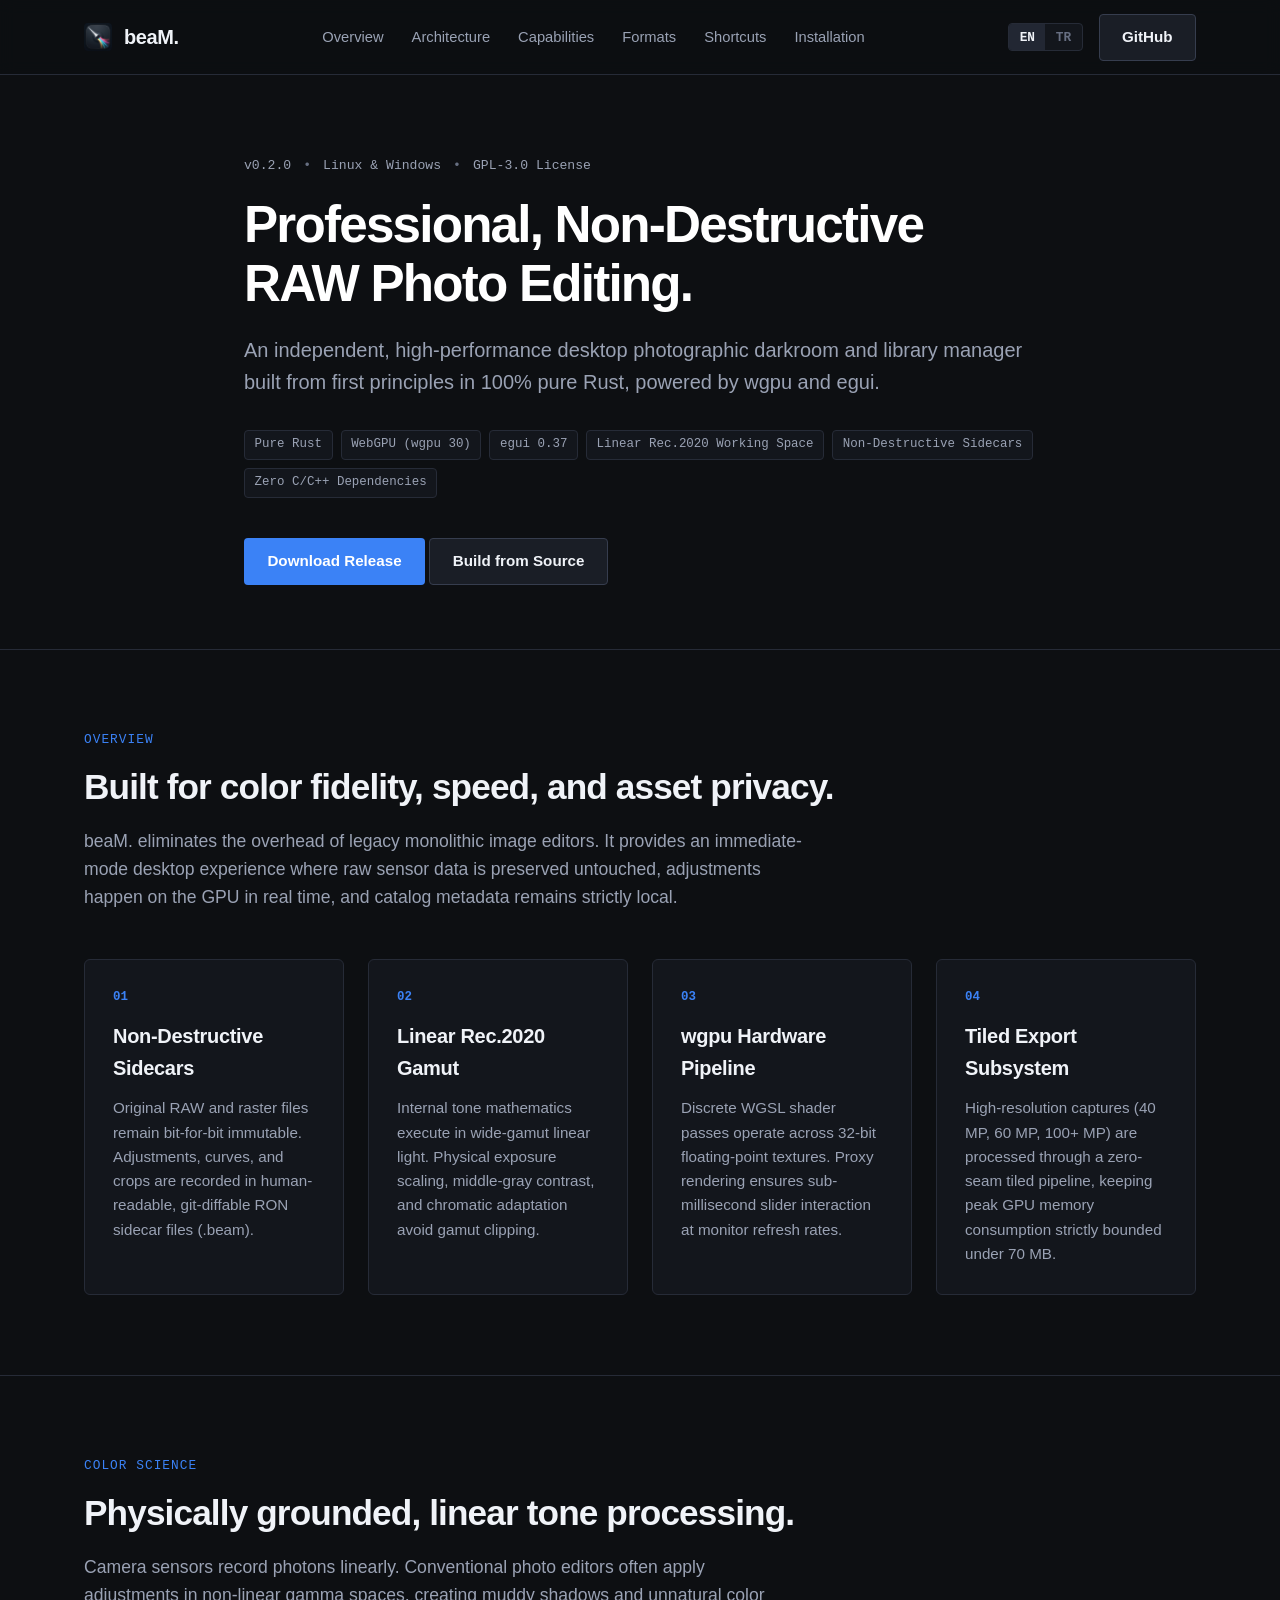
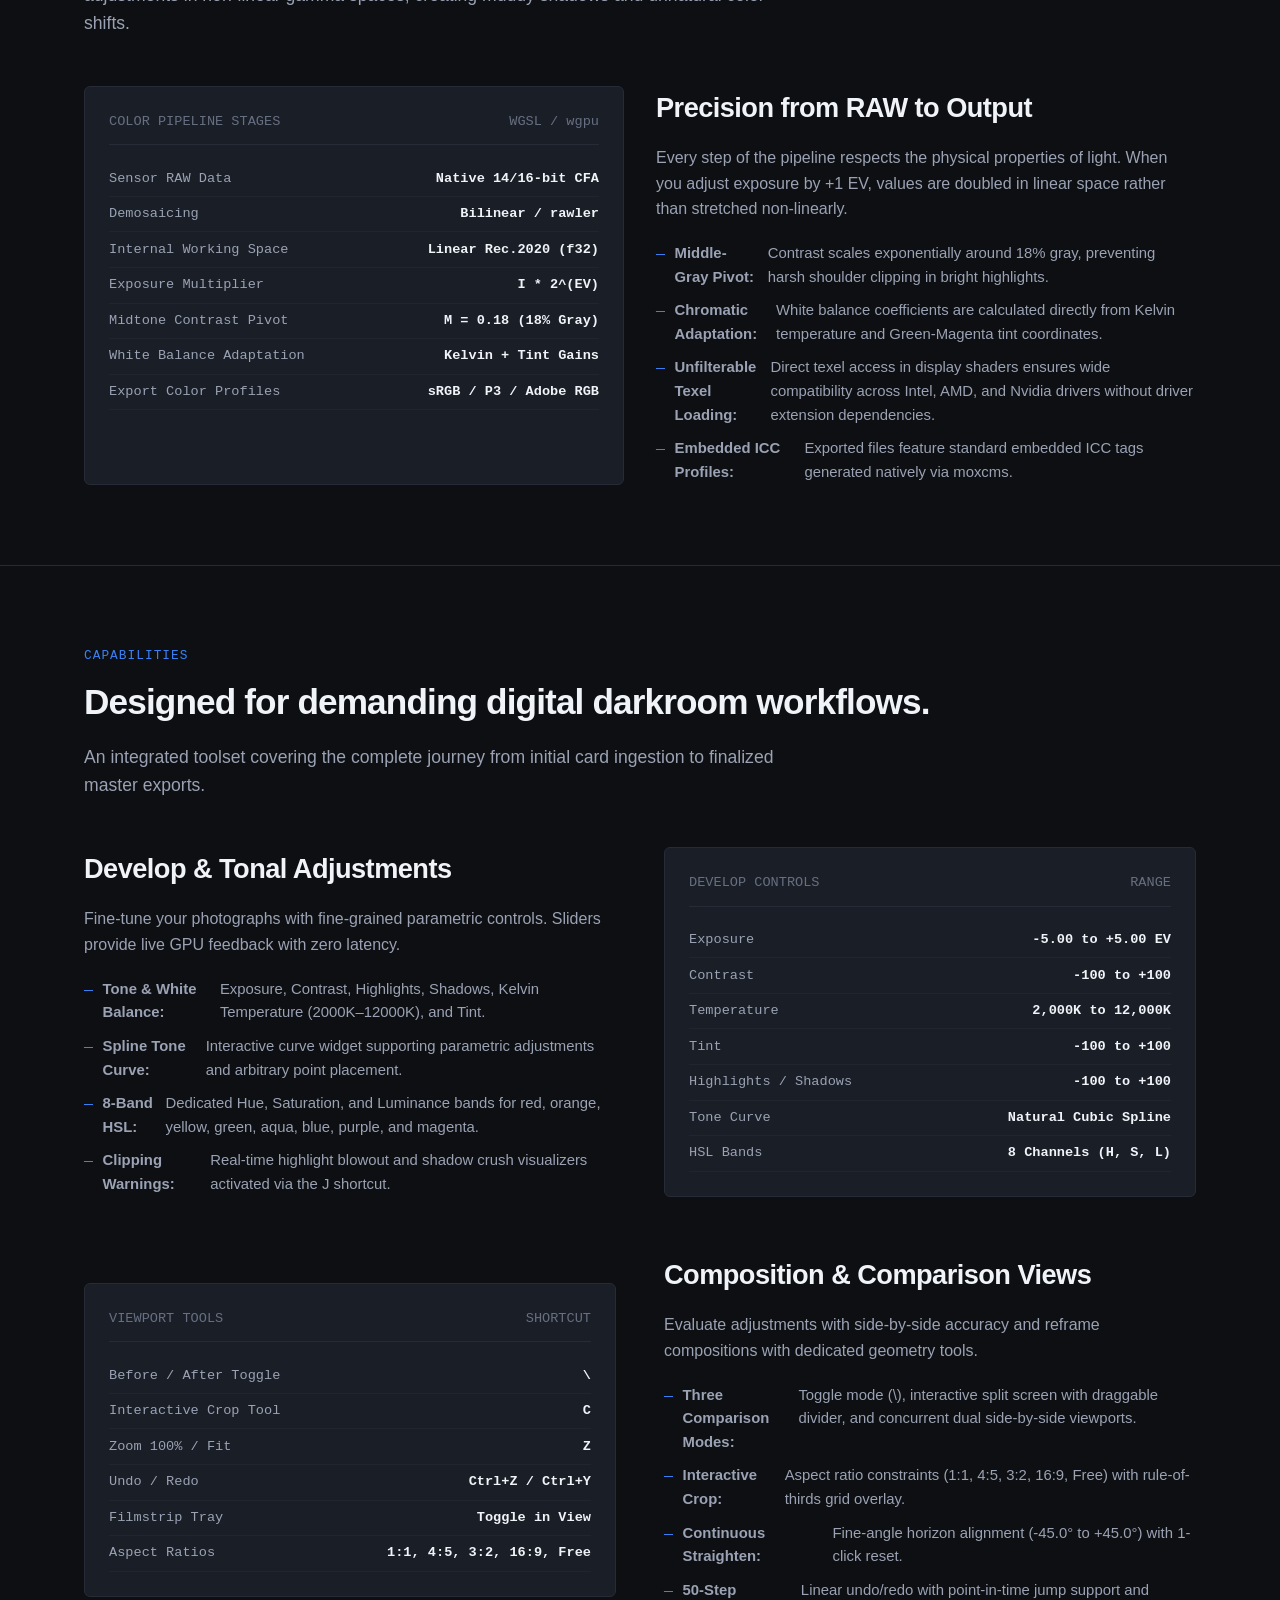
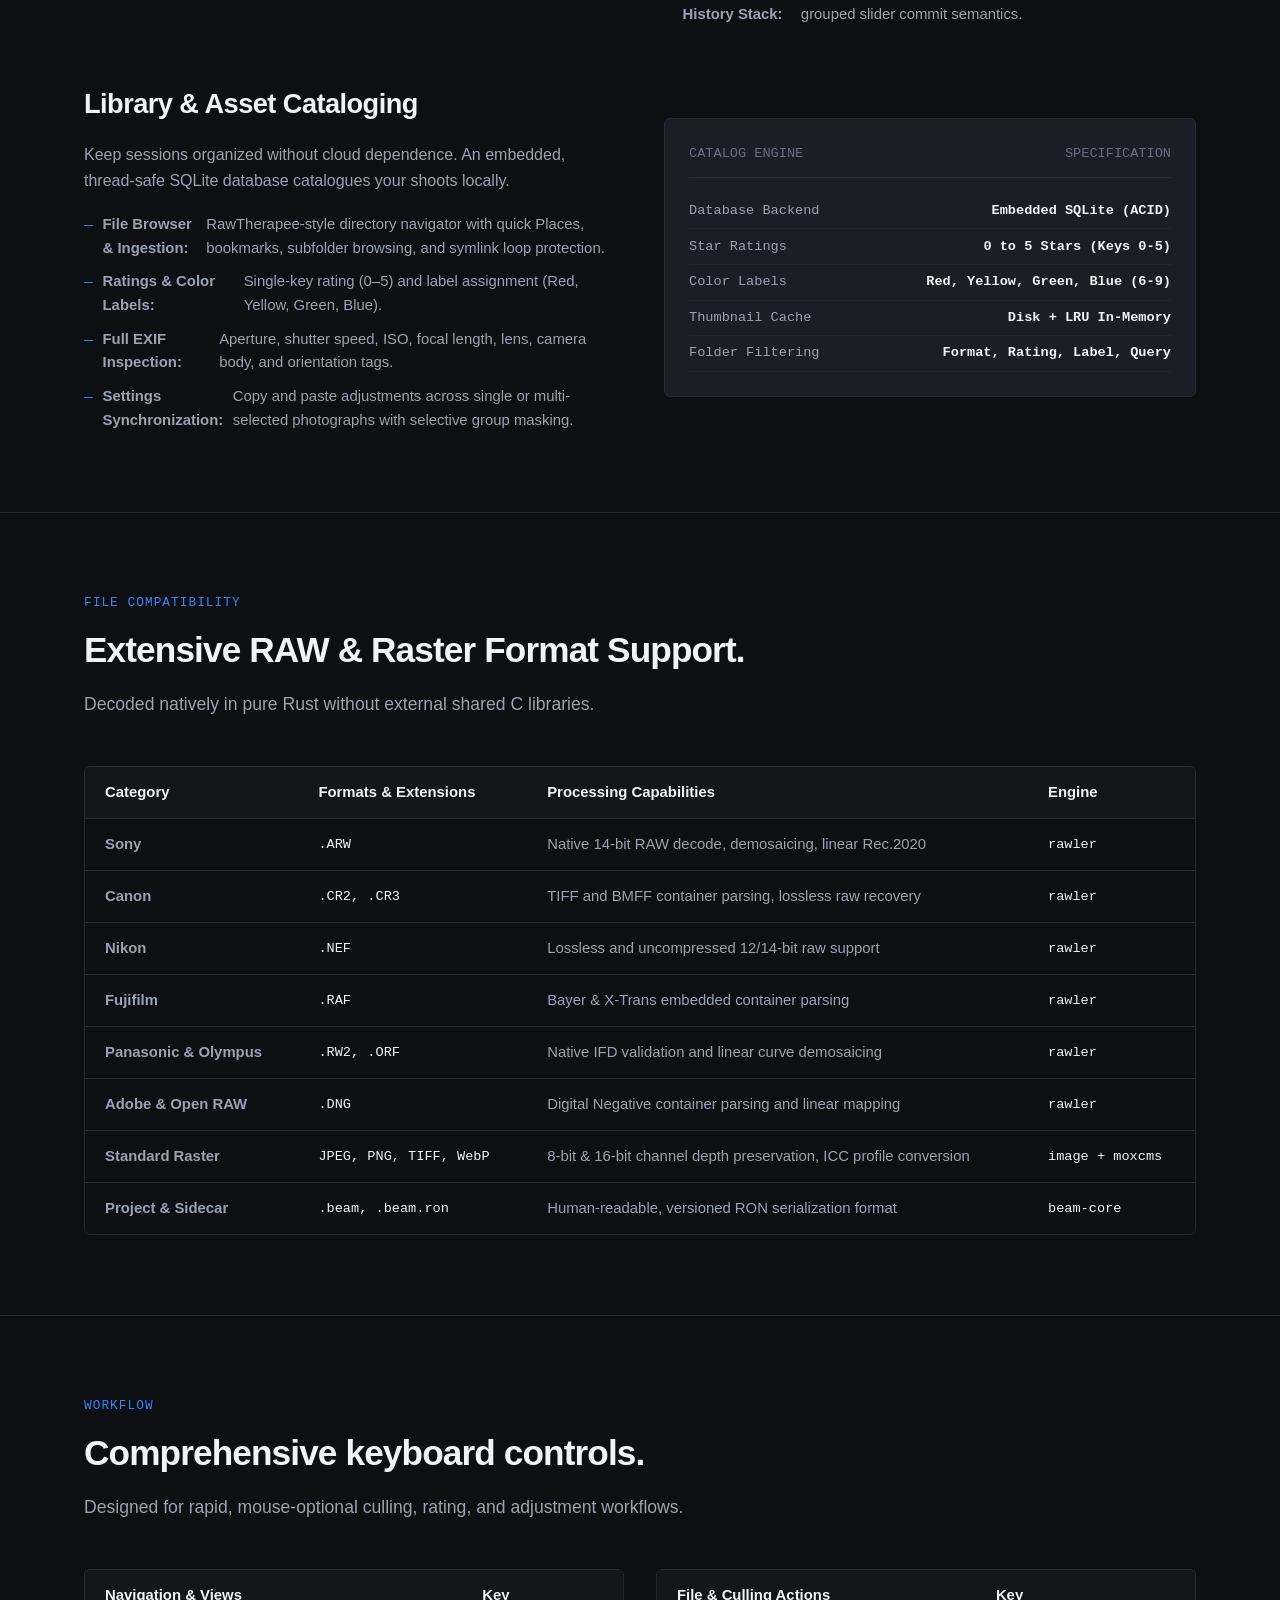
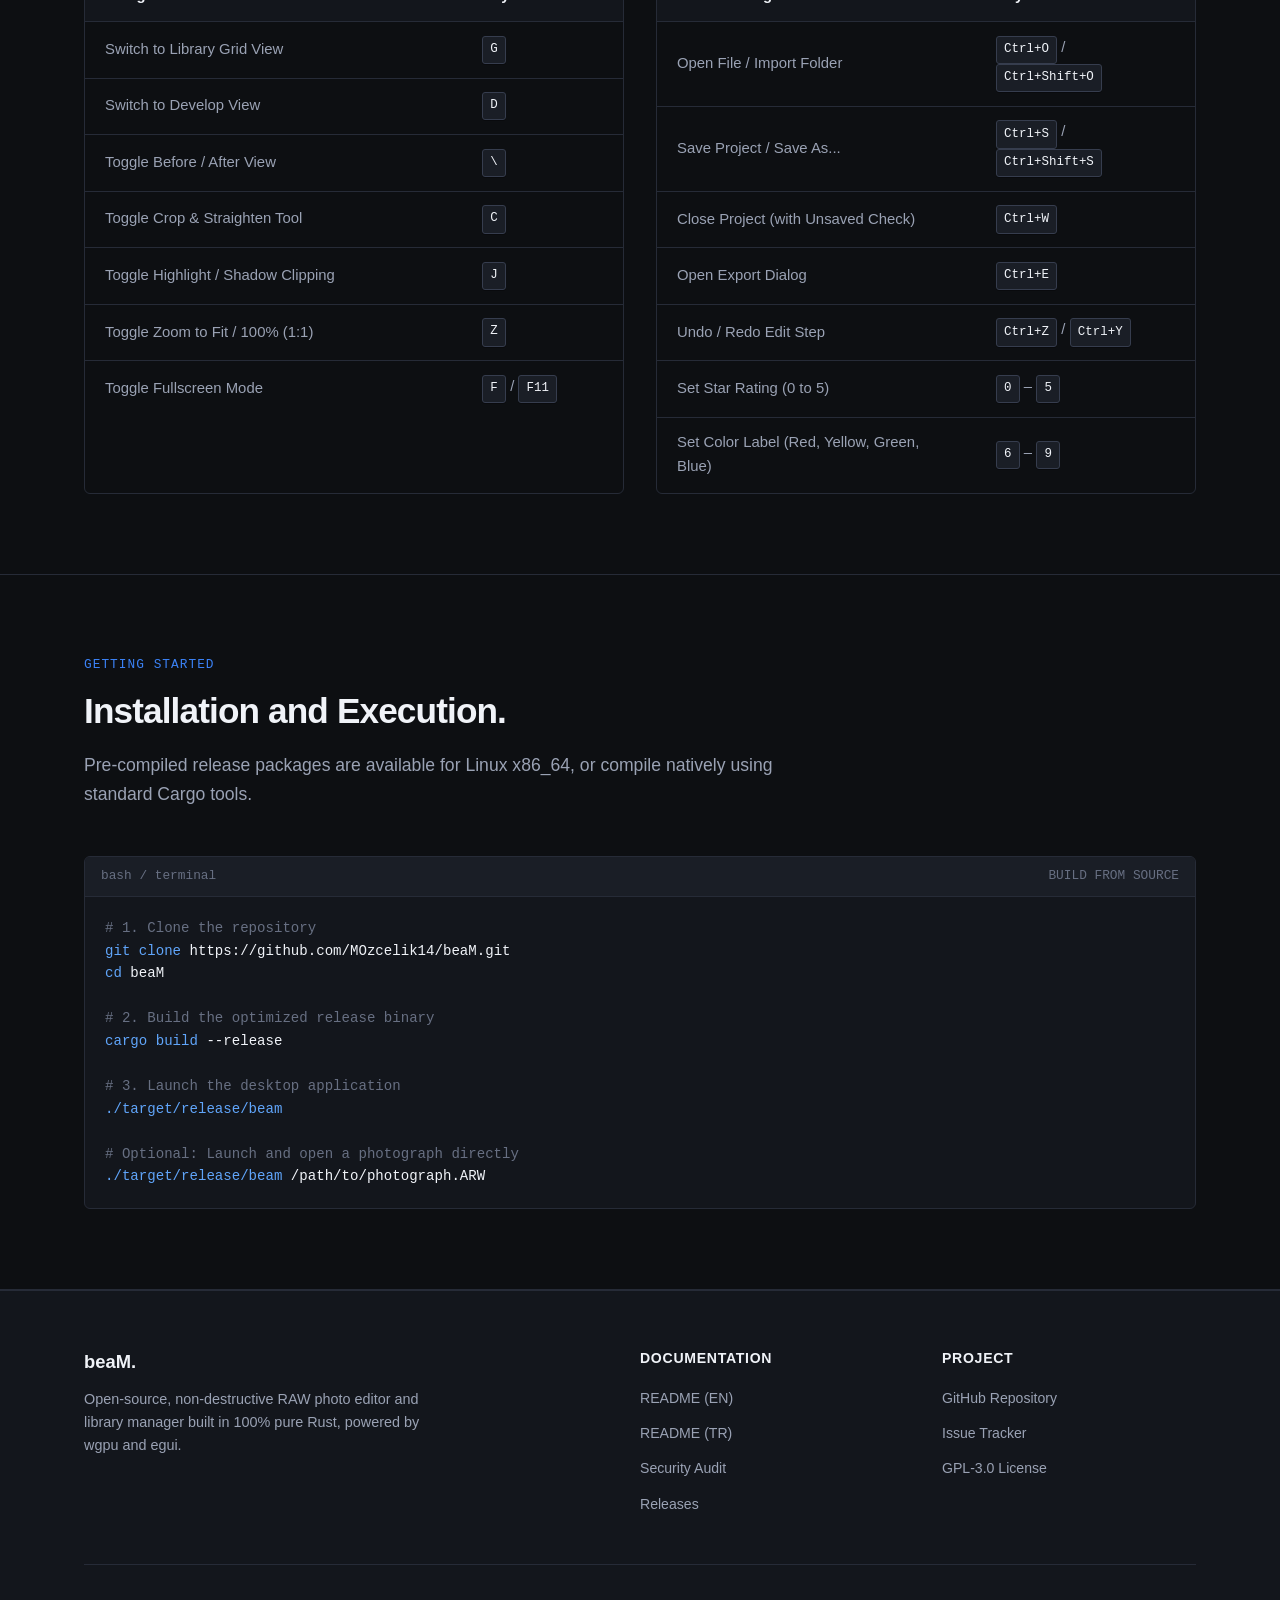
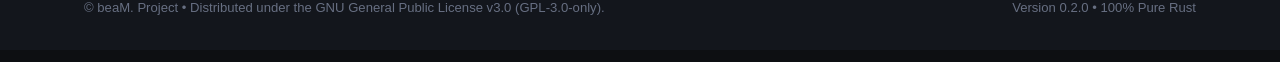
==== commit 6763ddef: "chore(release): bump version to 0.2.0 across workspace, docs, and packaging" ====
--- a/docs/index.html
+++ b/docs/index.html
@@ -62,7 +62,7 @@
     <section class="hero">
       <div class="container hero-content">
         <div class="hero-meta">
-          <span class="meta-item">v0.1.1</span>
+          <span class="meta-item">v0.2.0</span>
           <span>&bull;</span>
           <span class="meta-item">Linux &amp; Windows</span>
           <span>&bull;</span>
@@ -806,7 +806,7 @@
 
       <div class="footer-bottom">
         <span>&copy; beaM. Project &bull; Distributed under the GNU General Public License v3.0 (GPL-3.0-only).</span>
-        <span>Version 0.1.1 &bull; 100% Pure Rust</span>
+        <span>Version 0.2.0 &bull; 100% Pure Rust</span>
       </div>
     </div>
   </footer>
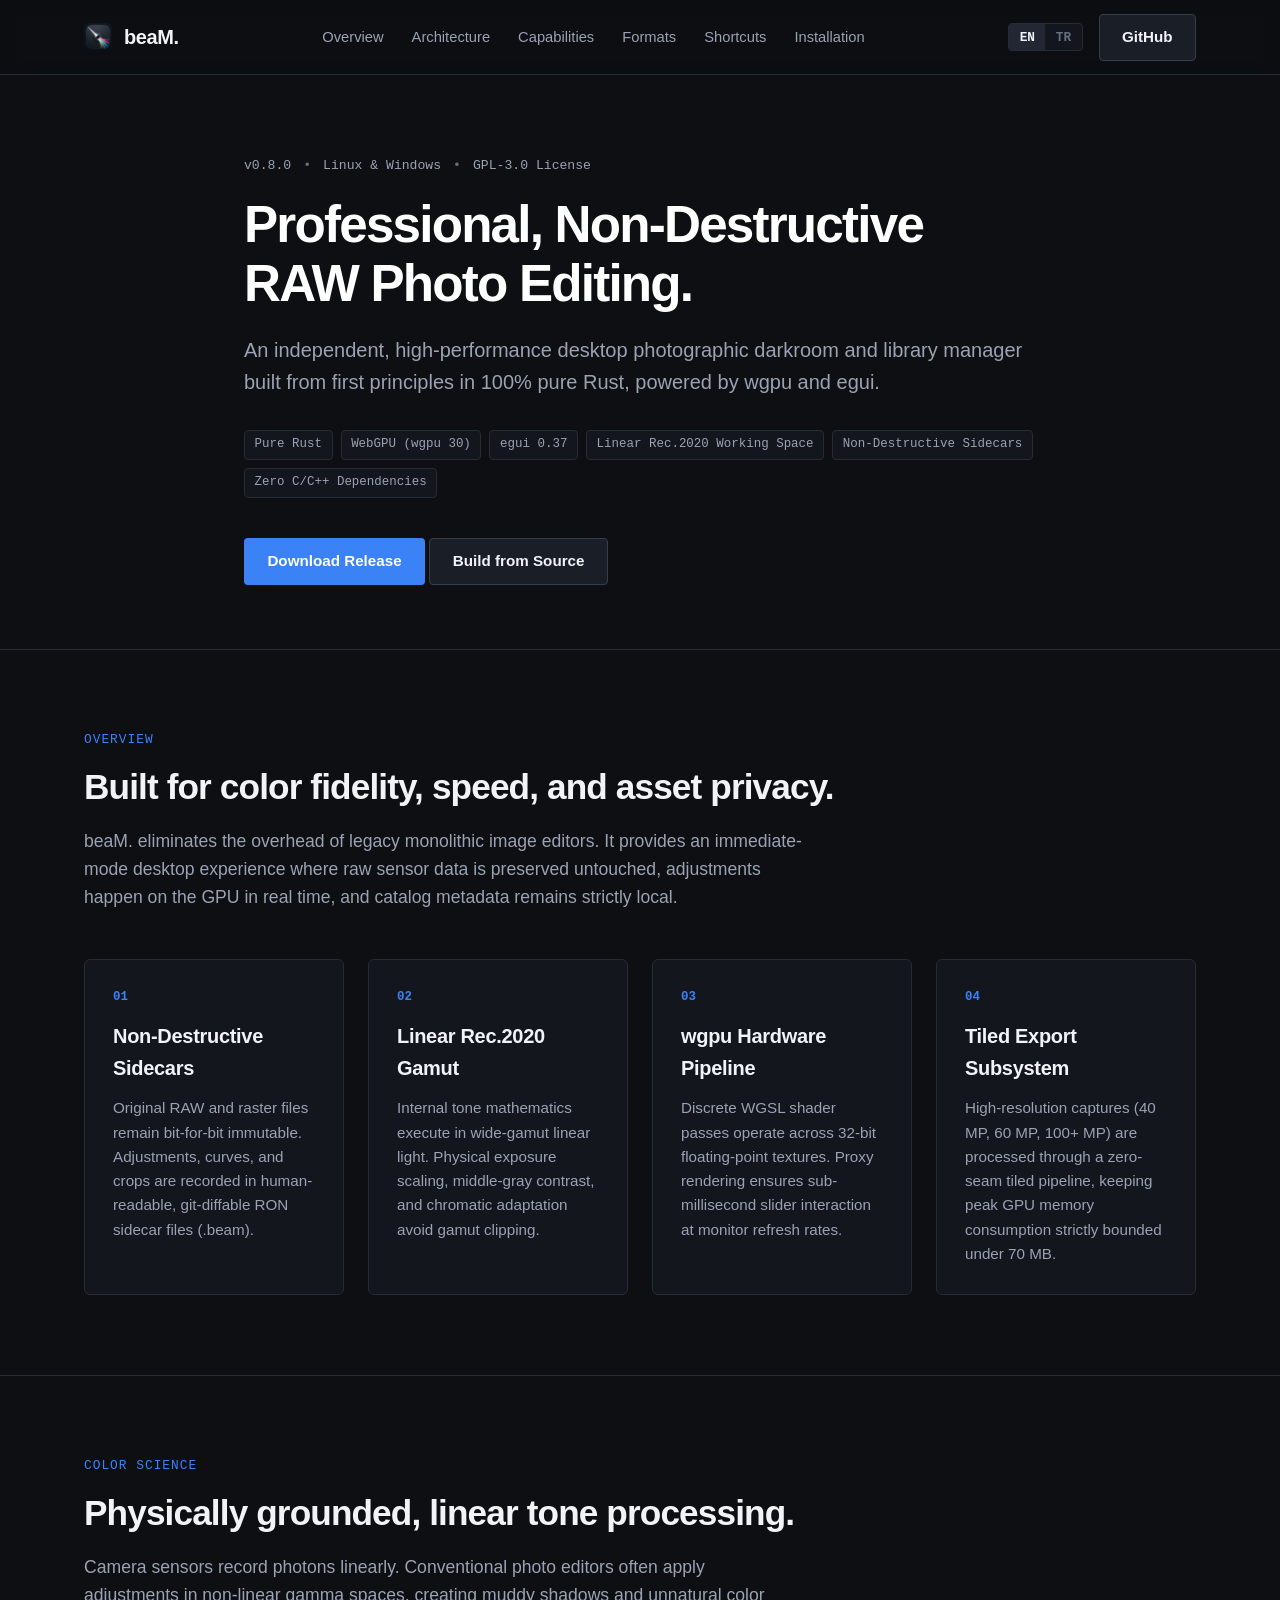
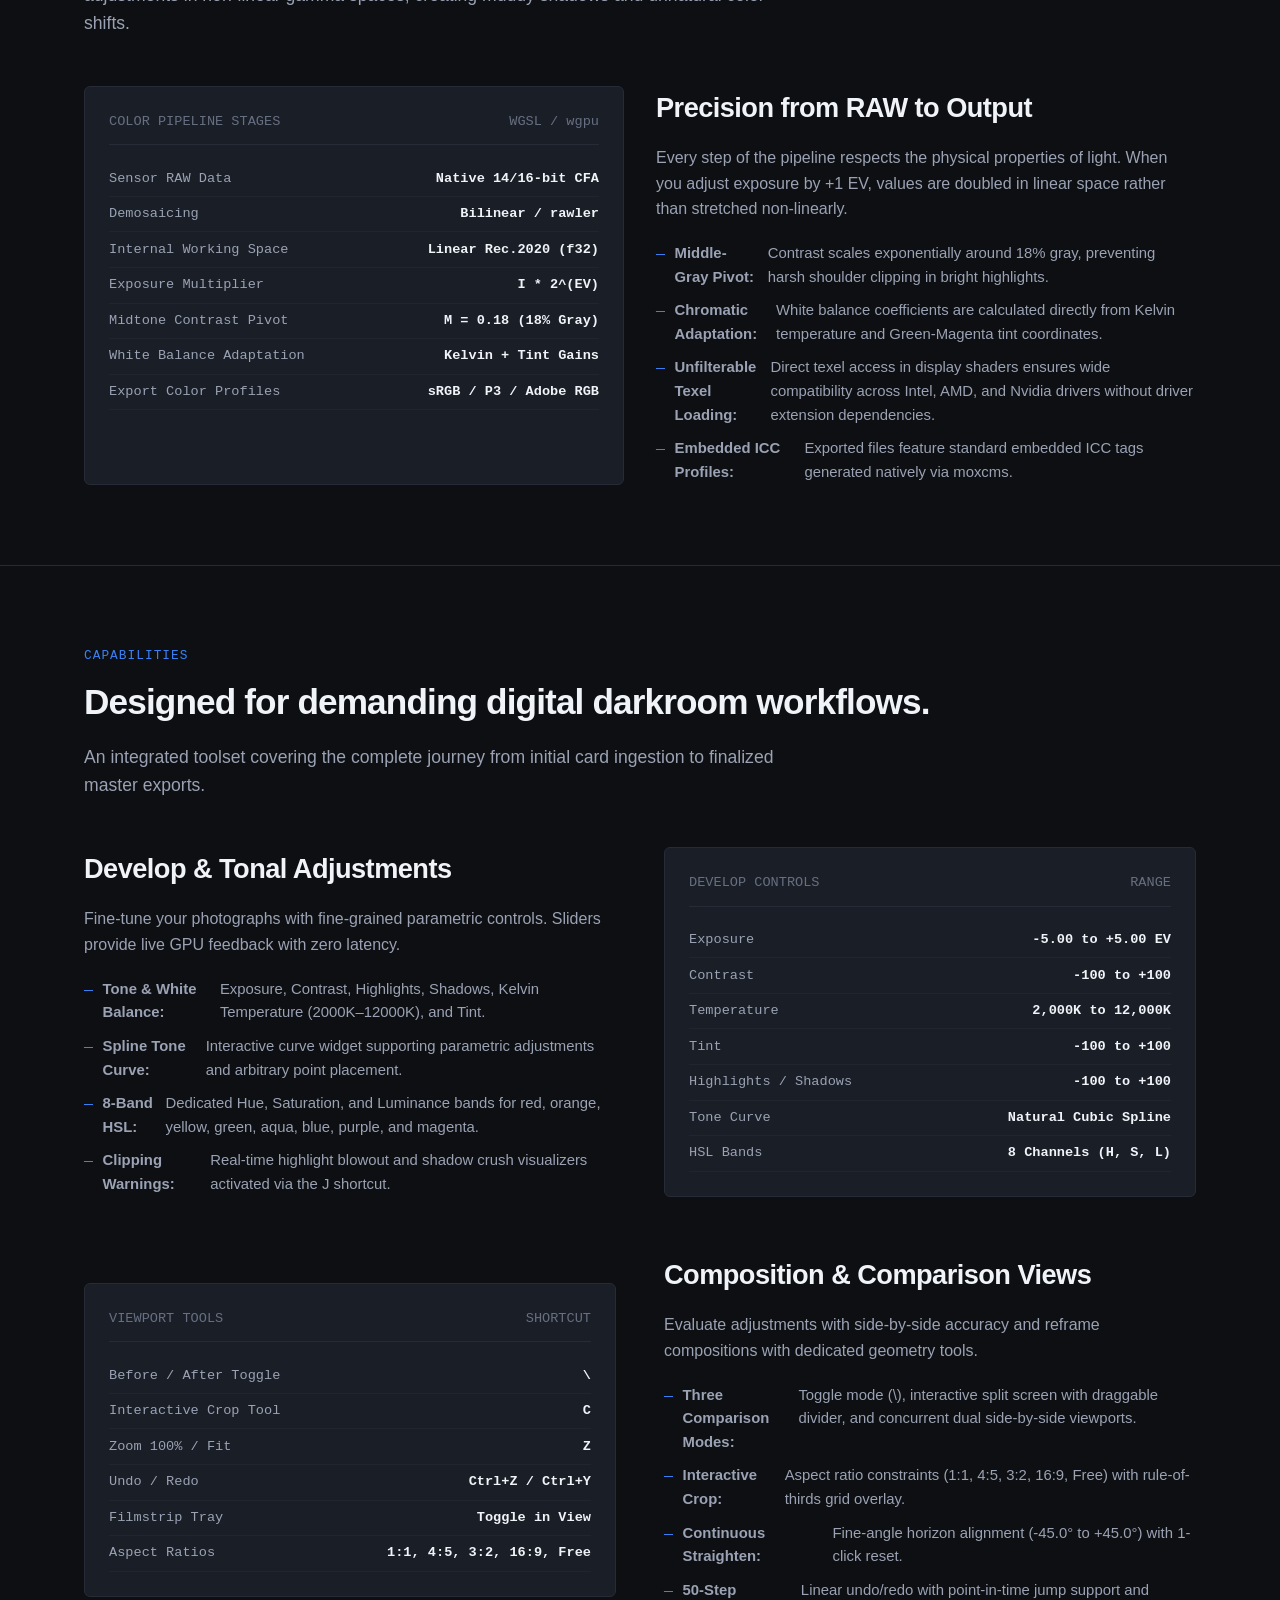
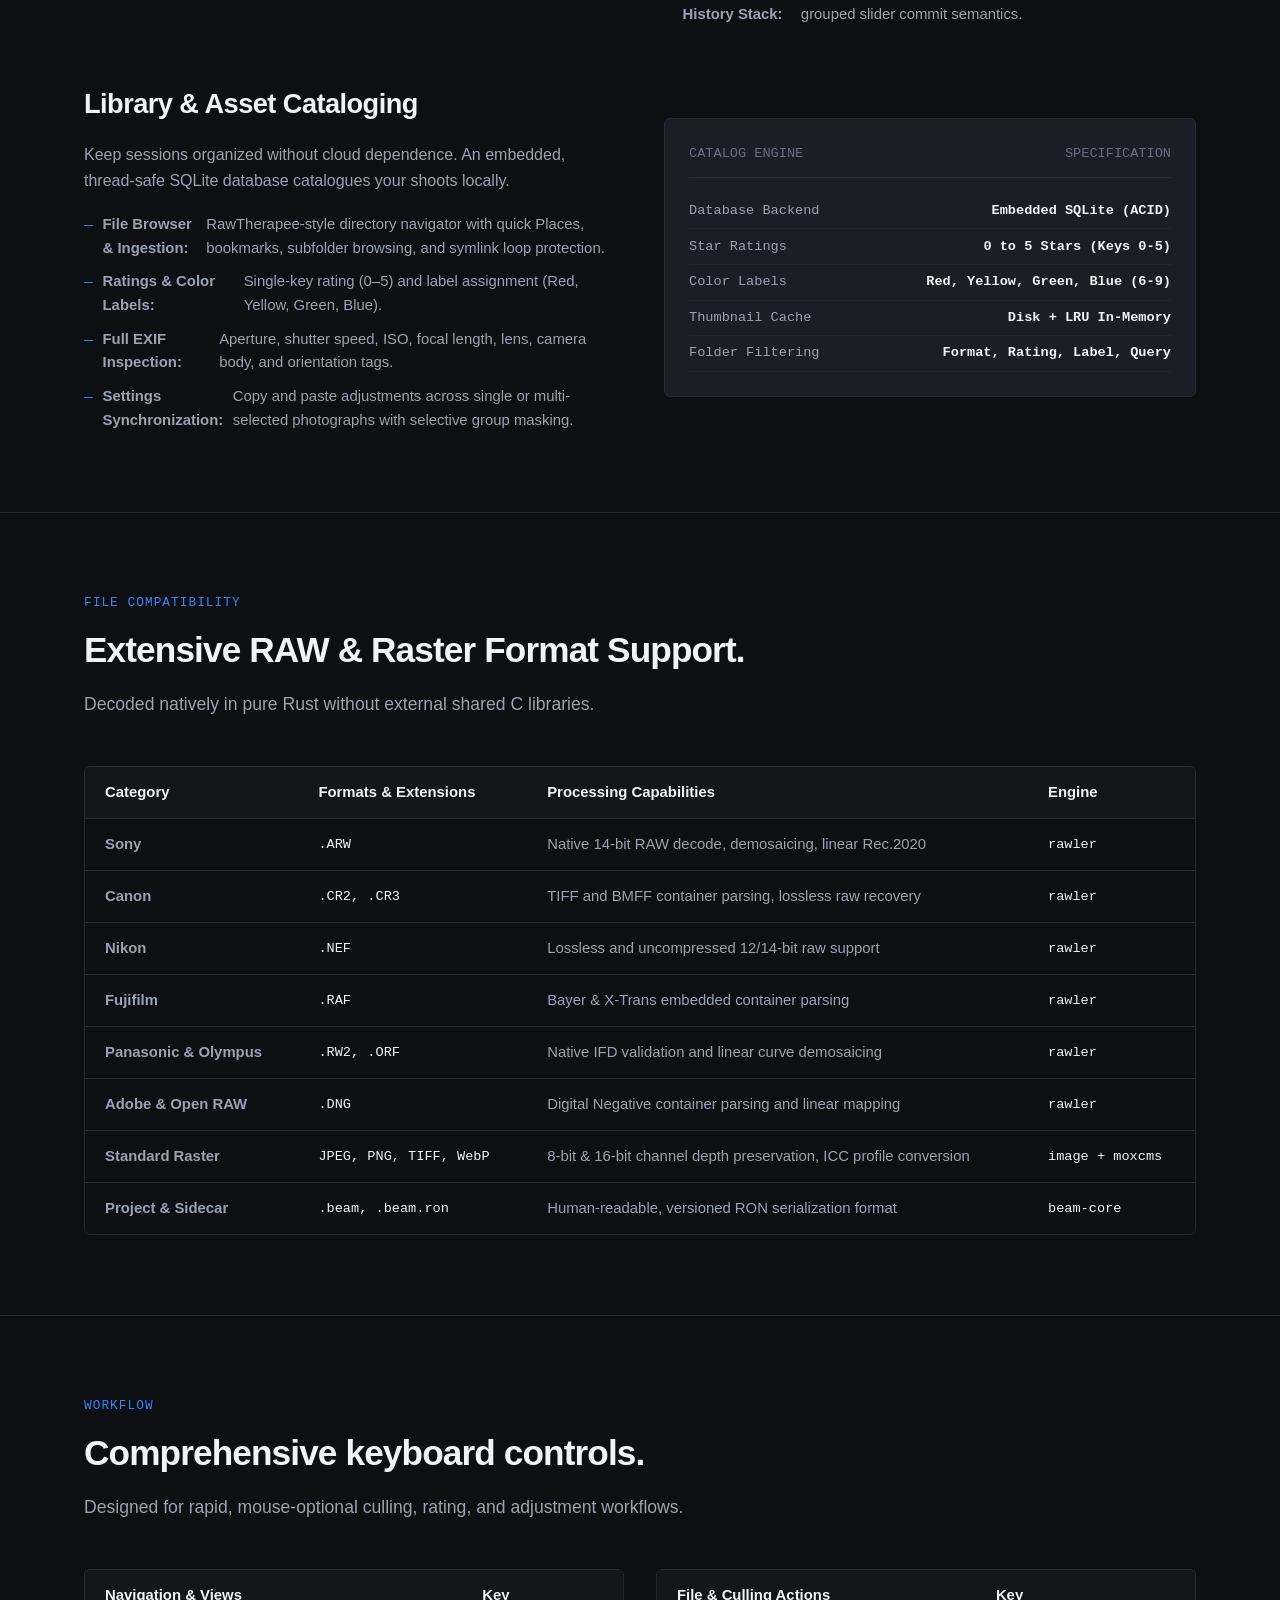
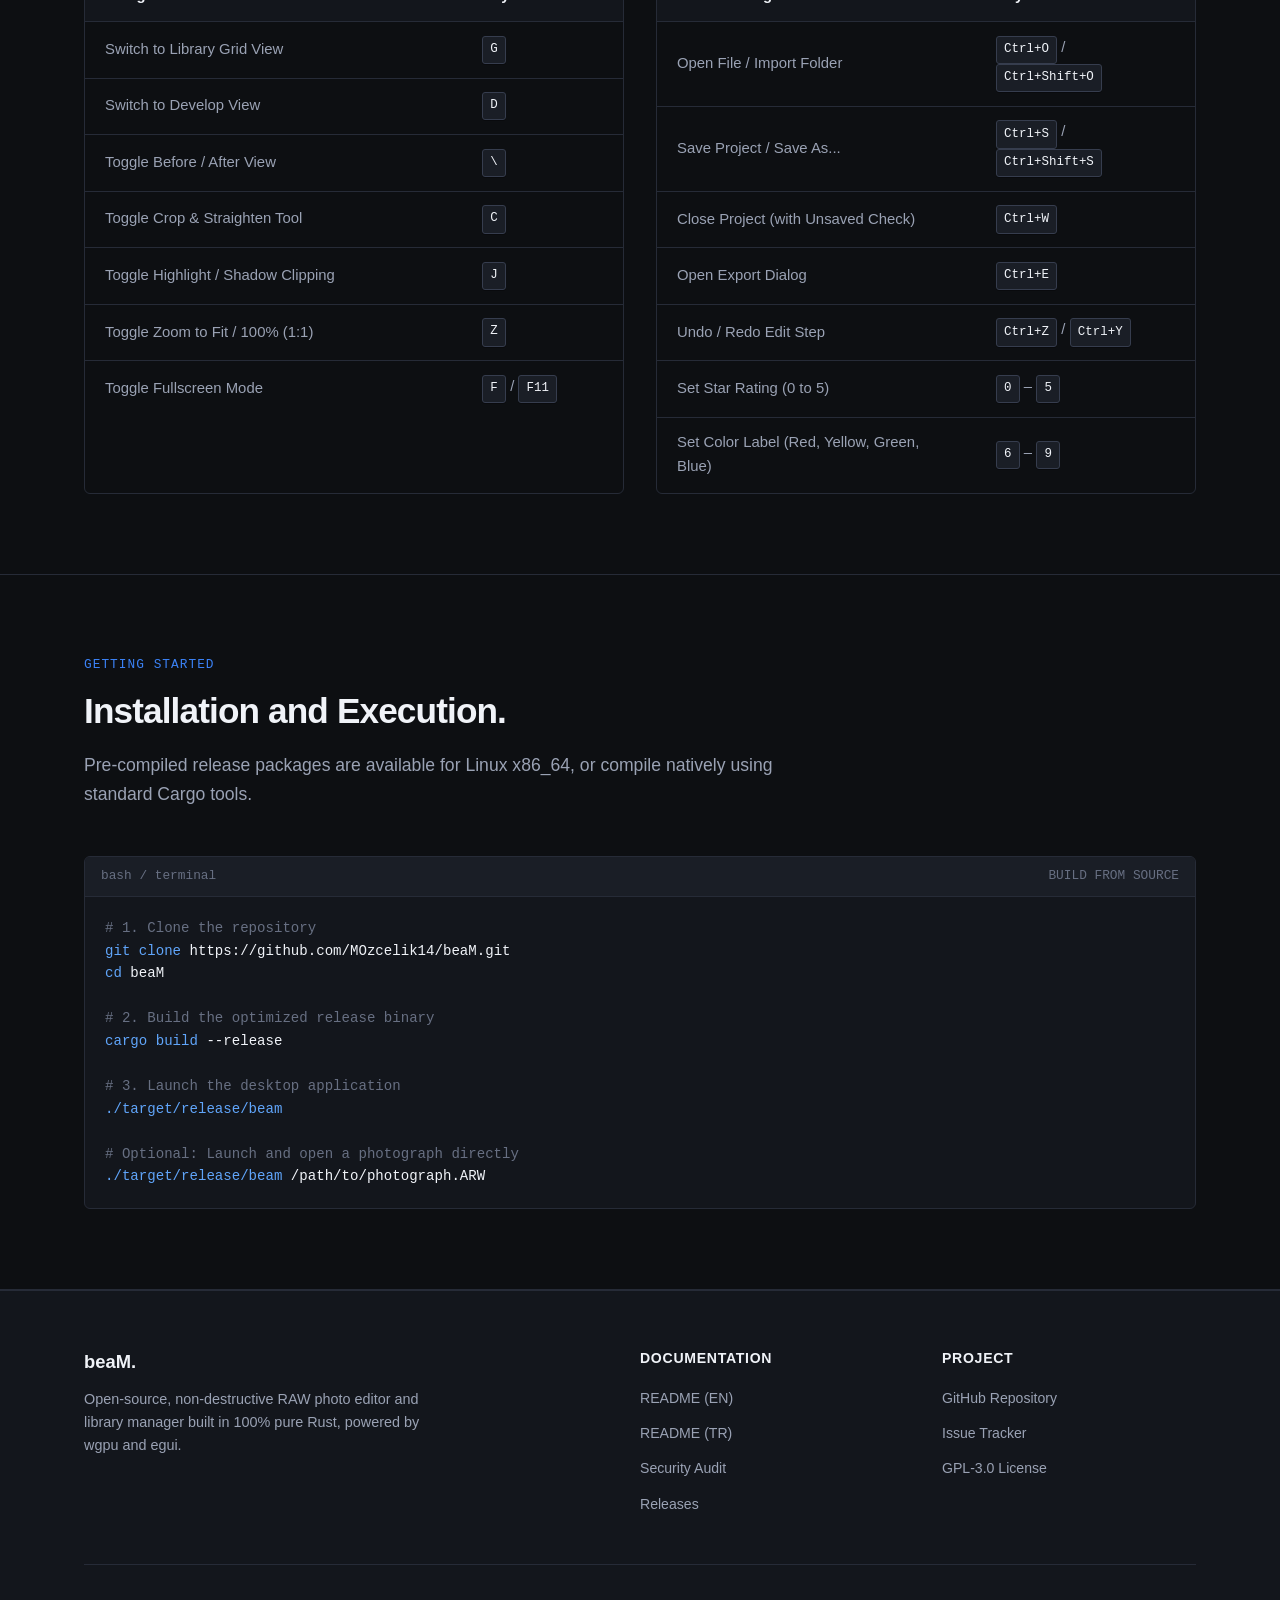
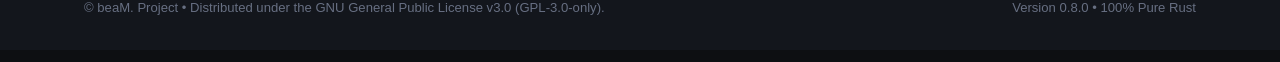
==== commit c3ddc96f: "chore(release): bump version to 0.8.0 across workspace, docs, and packaging" ====
--- a/docs/index.html
+++ b/docs/index.html
@@ -62,7 +62,7 @@
     <section class="hero">
       <div class="container hero-content">
         <div class="hero-meta">
-          <span class="meta-item">v0.2.0</span>
+          <span class="meta-item">v0.8.0</span>
           <span>&bull;</span>
           <span class="meta-item">Linux &amp; Windows</span>
           <span>&bull;</span>
@@ -806,7 +806,7 @@
 
       <div class="footer-bottom">
         <span>&copy; beaM. Project &bull; Distributed under the GNU General Public License v3.0 (GPL-3.0-only).</span>
-        <span>Version 0.2.0 &bull; 100% Pure Rust</span>
+        <span>Version 0.8.0 &bull; 100% Pure Rust</span>
       </div>
     </div>
   </footer>
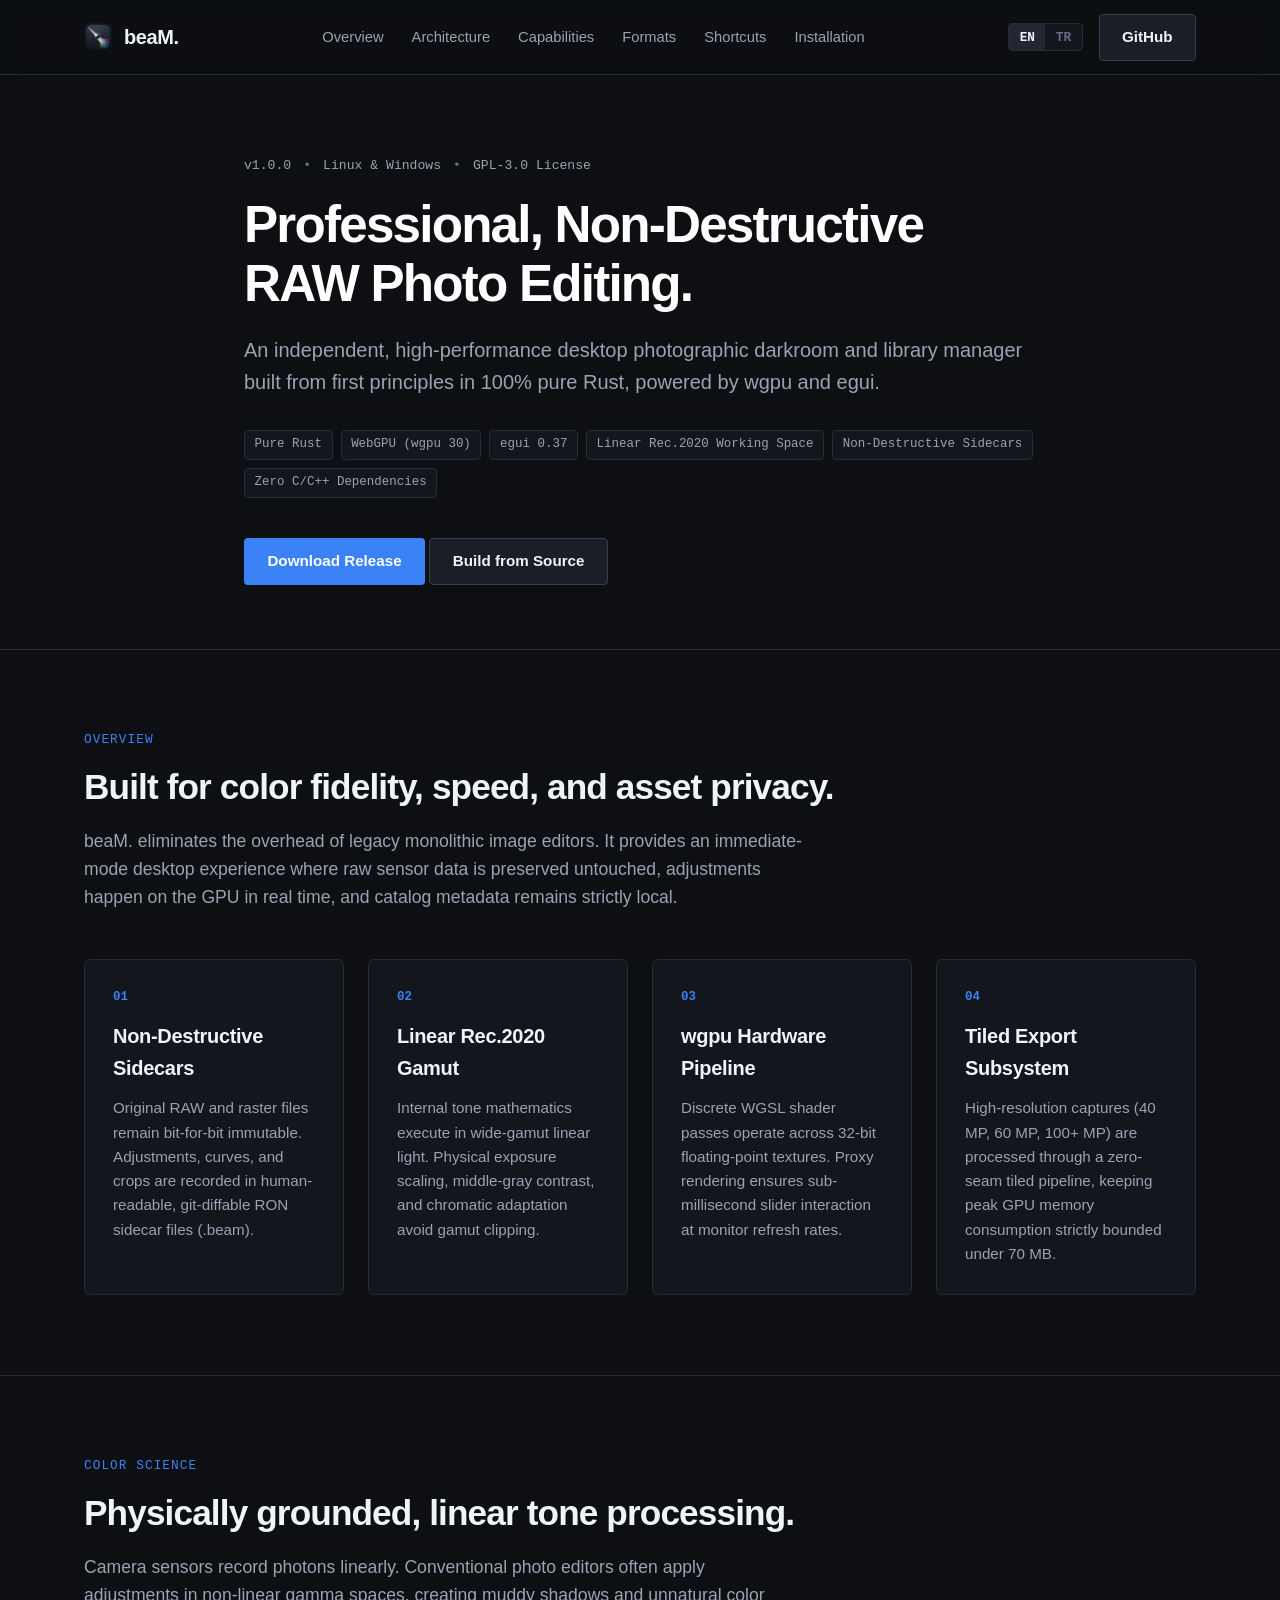
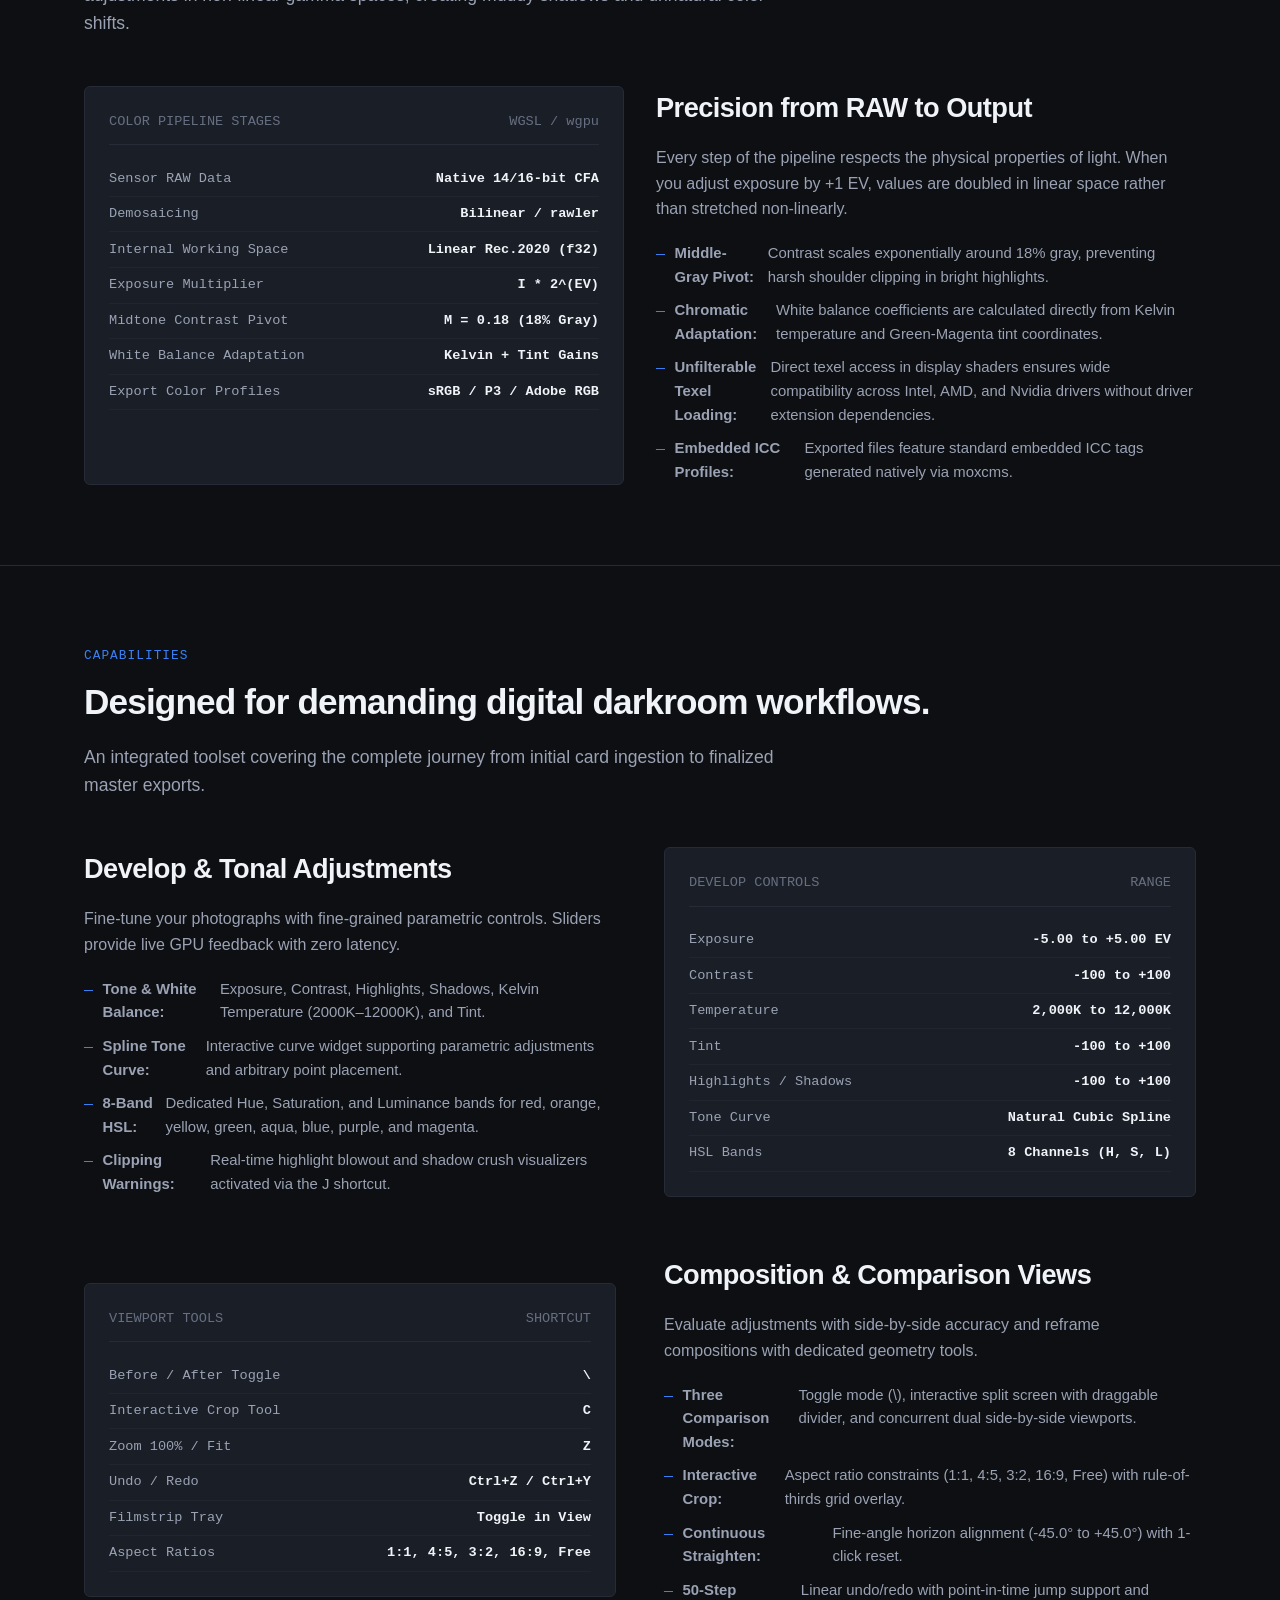
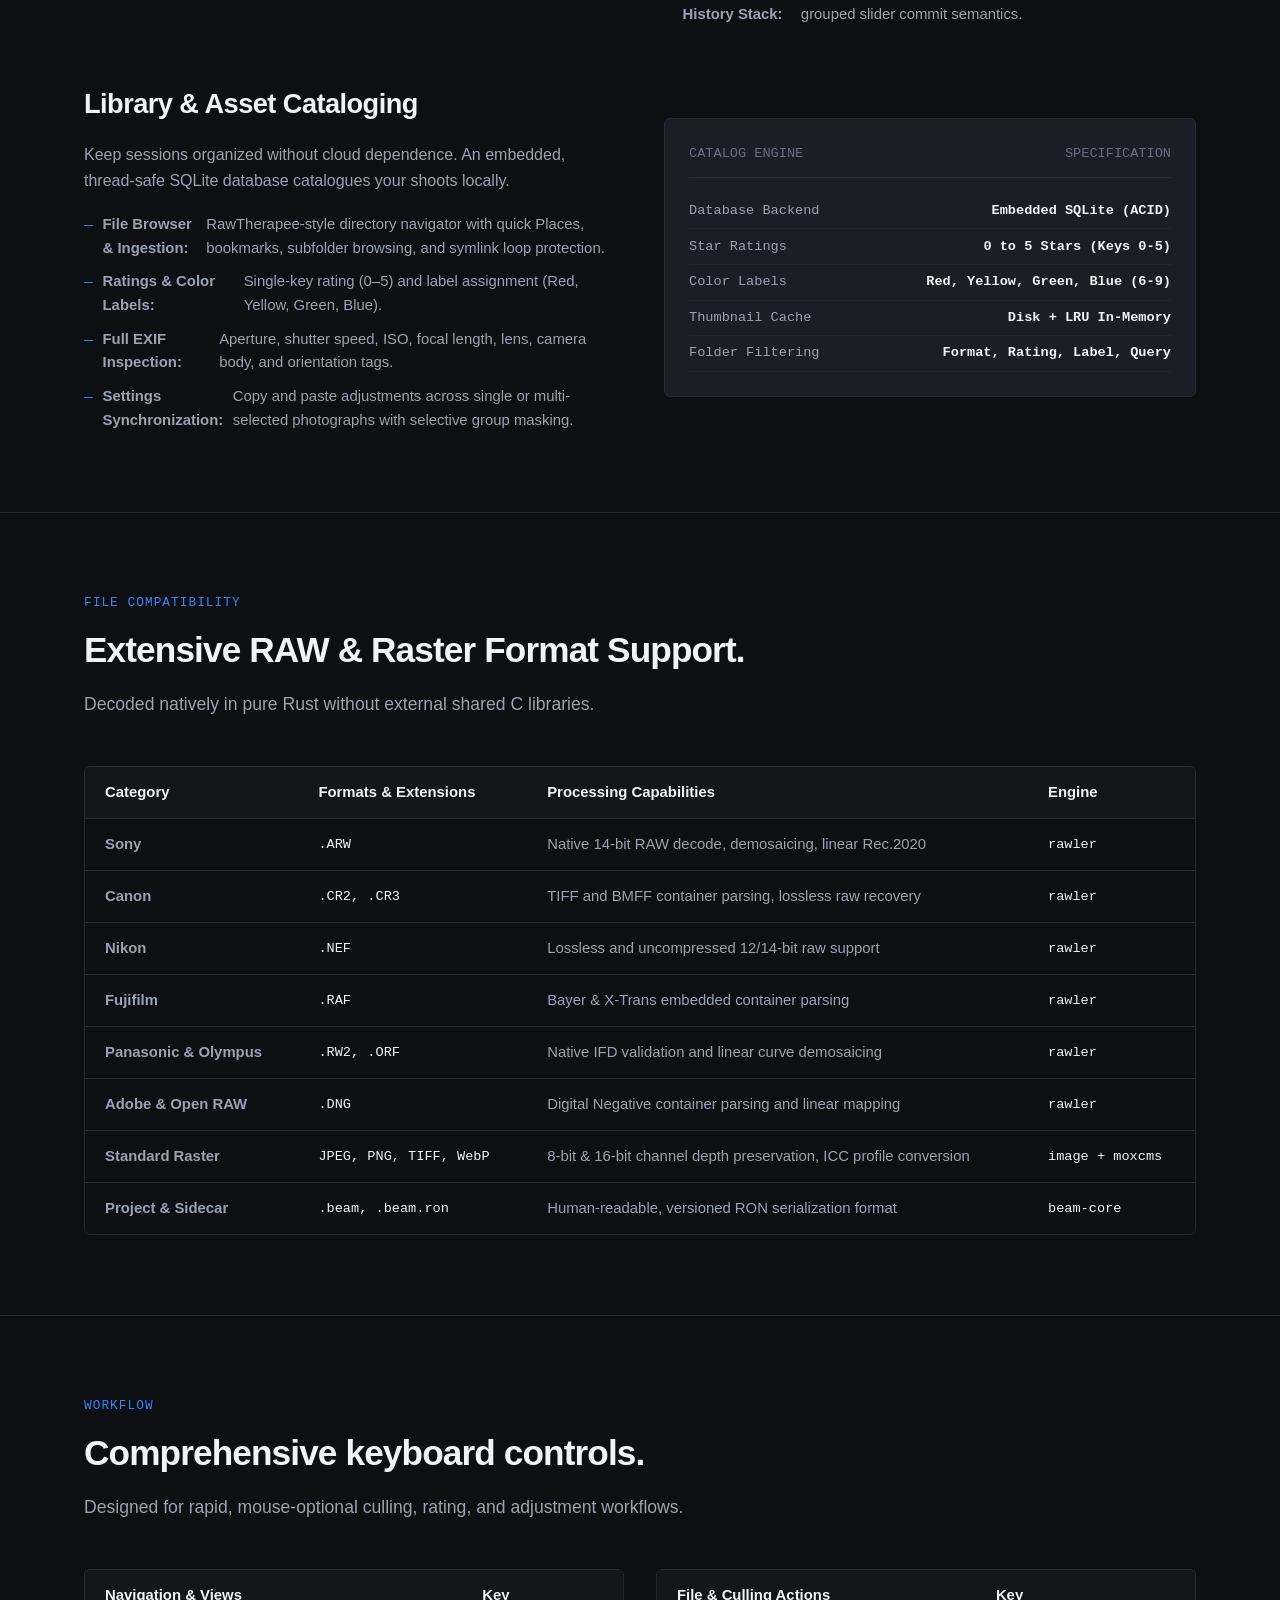
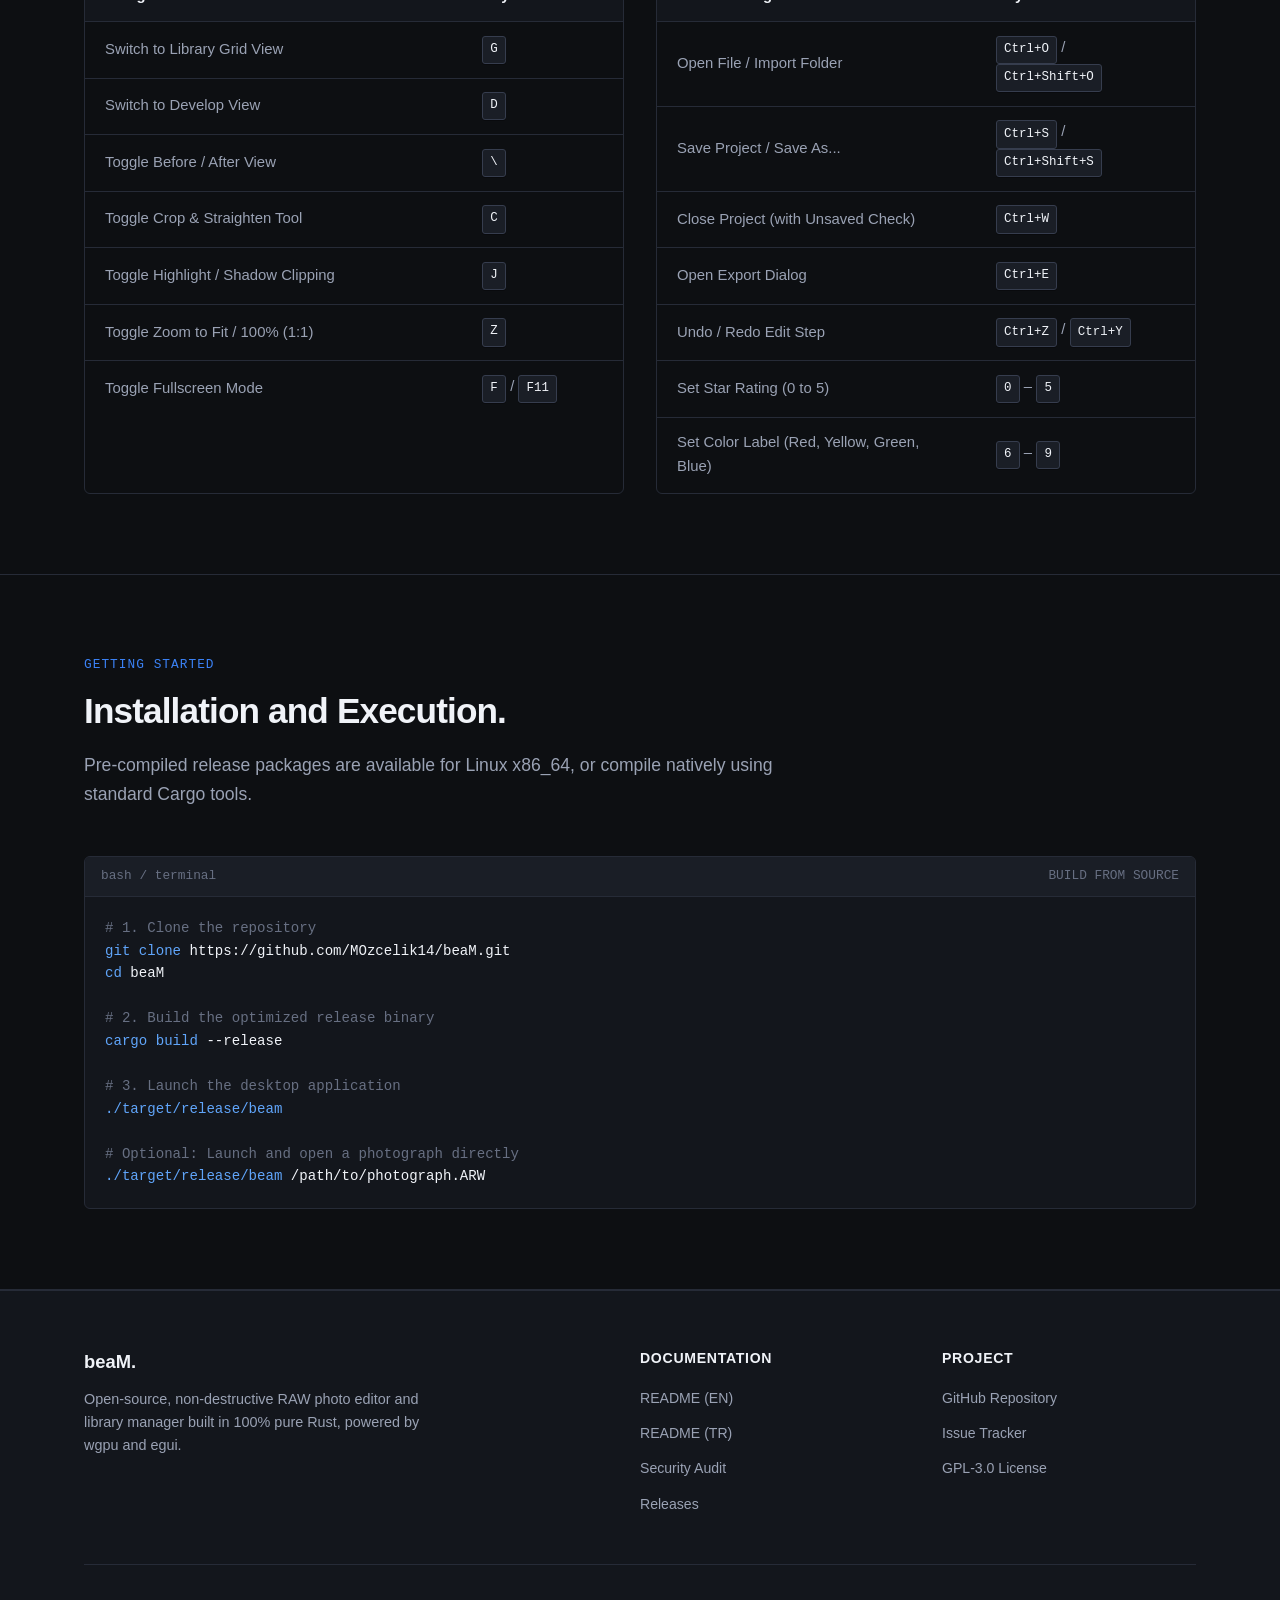
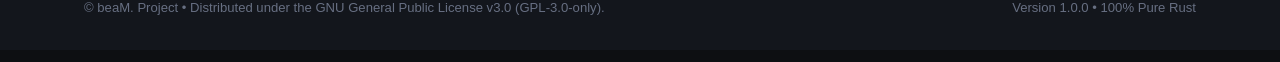
==== commit 29b5cfe3: "chore(release): bump version to 1.0.0 with full 5-step editing and export suite" ====
--- a/docs/index.html
+++ b/docs/index.html
@@ -62,7 +62,7 @@
     <section class="hero">
       <div class="container hero-content">
         <div class="hero-meta">
-          <span class="meta-item">v0.8.0</span>
+          <span class="meta-item">v1.0.0</span>
           <span>&bull;</span>
           <span class="meta-item">Linux &amp; Windows</span>
           <span>&bull;</span>
@@ -806,7 +806,7 @@
 
       <div class="footer-bottom">
         <span>&copy; beaM. Project &bull; Distributed under the GNU General Public License v3.0 (GPL-3.0-only).</span>
-        <span>Version 0.8.0 &bull; 100% Pure Rust</span>
+        <span>Version 1.0.0 &bull; 100% Pure Rust</span>
       </div>
     </div>
   </footer>
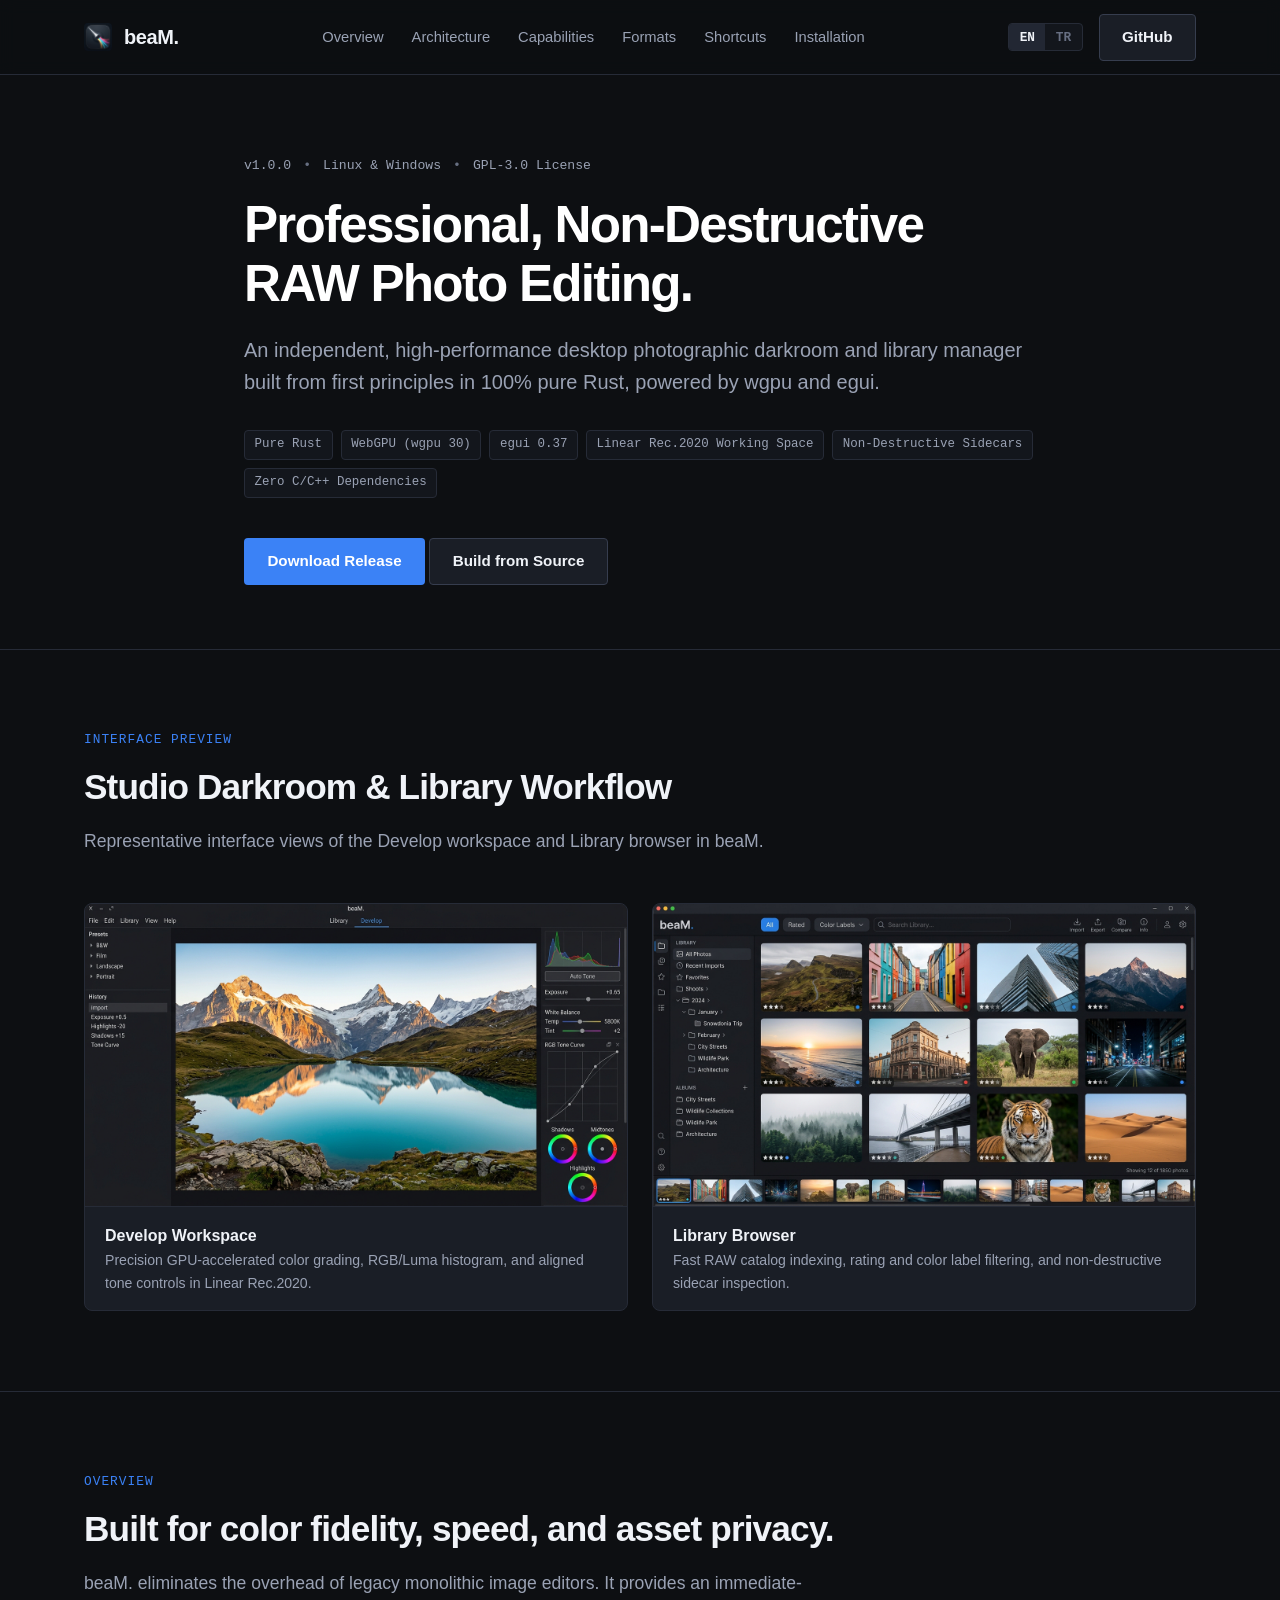
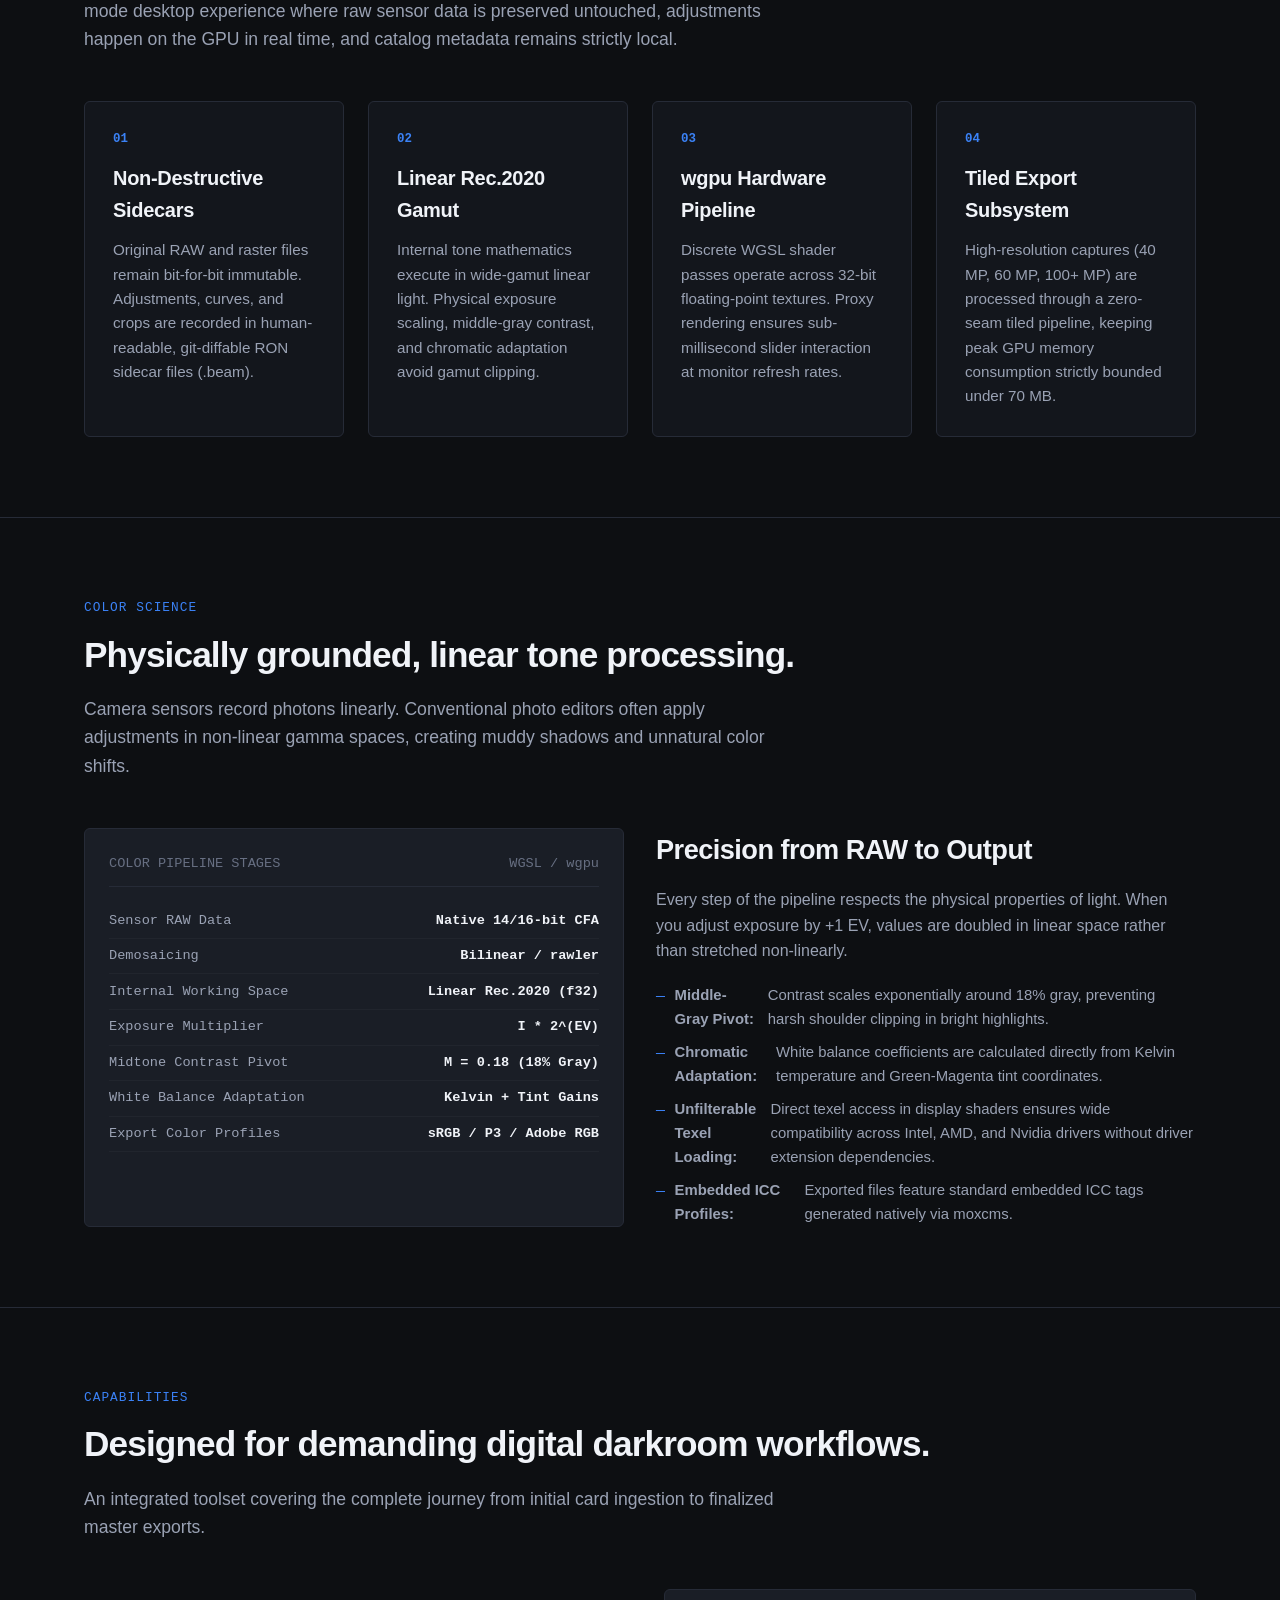
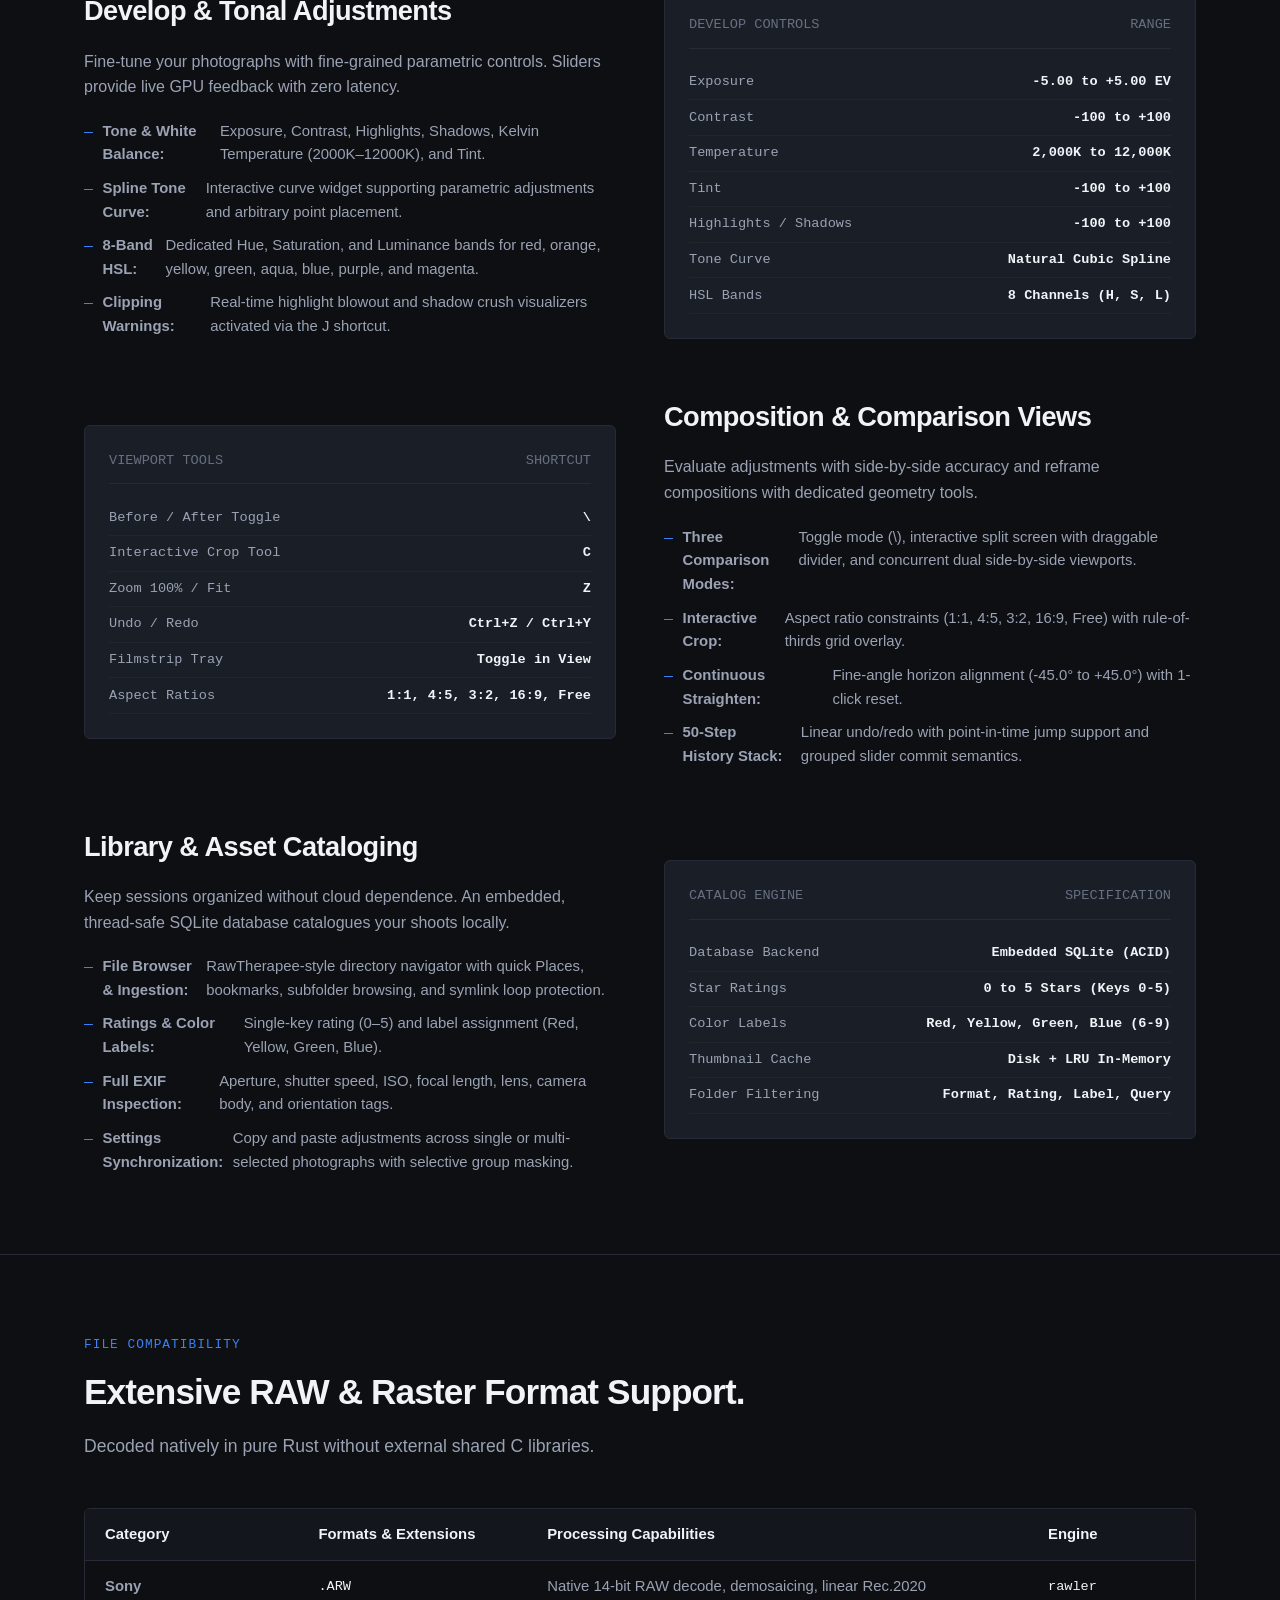
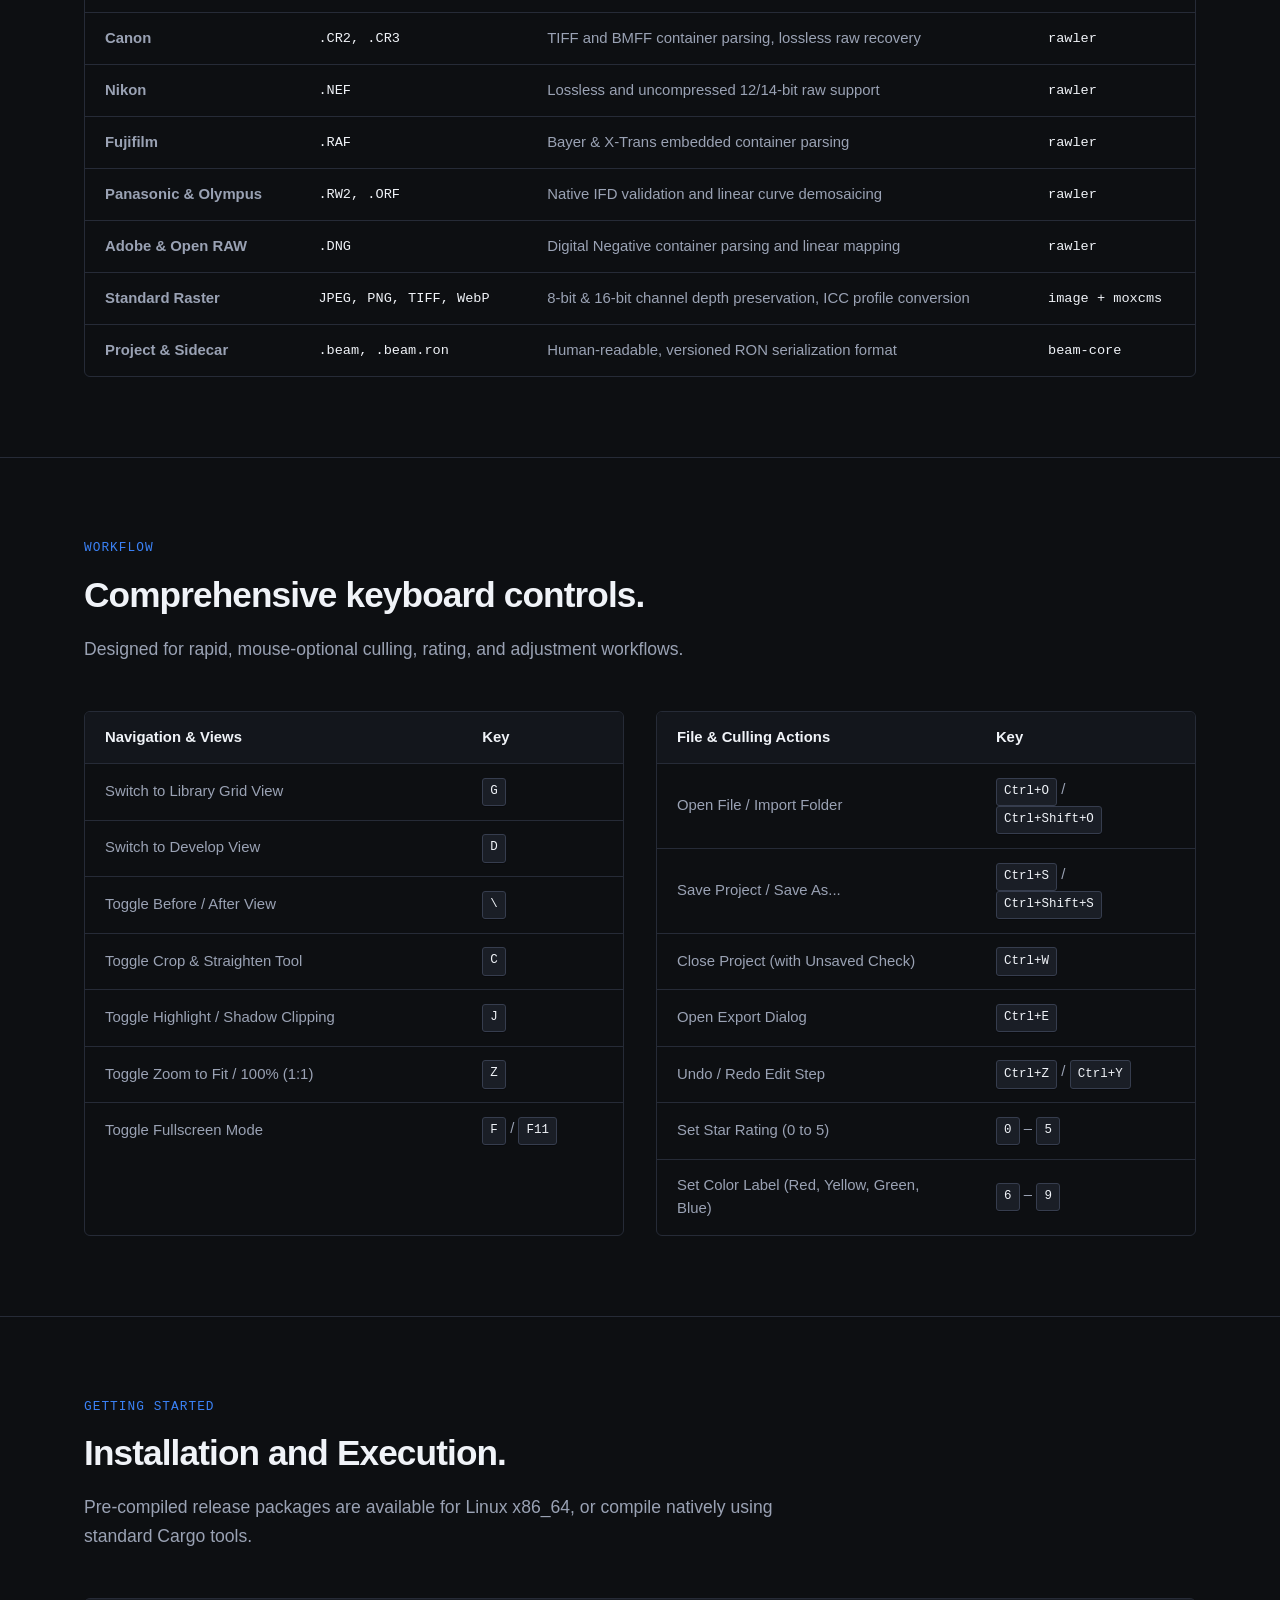
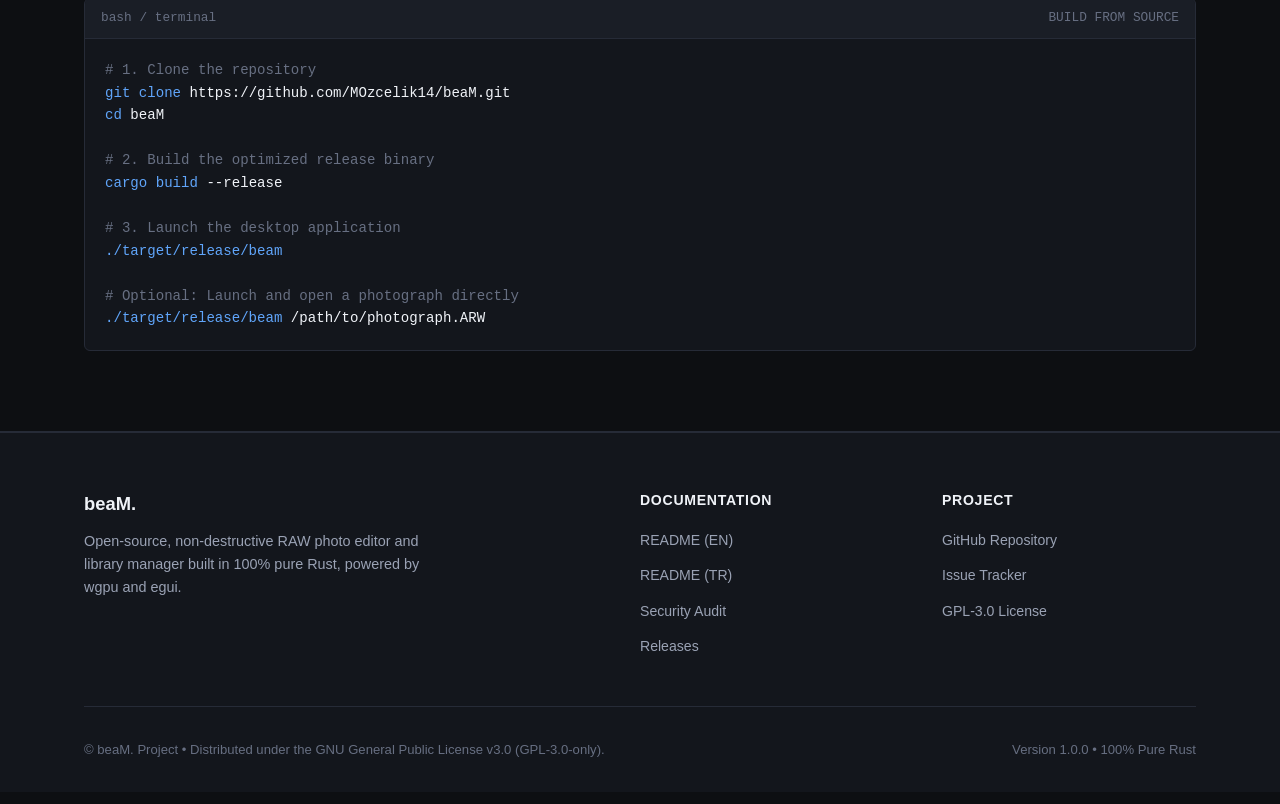
==== commit 651ed8c8: "docs(site): add GitHub release auto-sync and studio interface showcase" ====
--- a/docs/index.html
+++ b/docs/index.html
@@ -62,7 +62,7 @@
     <section class="hero">
       <div class="container hero-content">
         <div class="hero-meta">
-          <span class="meta-item">v1.0.0</span>
+          <span class="meta-item" data-beam-version>v1.0.0</span>
           <span>&bull;</span>
           <span class="meta-item">Linux &amp; Windows</span>
           <span>&bull;</span>
@@ -96,13 +96,61 @@
 
         <div class="hero-buttons">
           <div class="content-en">
-            <a href="https://github.com/MOzcelik14/beaM/releases" class="btn btn-primary" target="_blank" rel="noopener noreferrer">Download Release</a>
+            <a href="https://github.com/MOzcelik14/beaM/releases/latest" class="btn btn-primary" data-beam-release-url target="_blank" rel="noopener noreferrer">Download Release</a>
             <a href="#installation" class="btn btn-secondary">Build from Source</a>
           </div>
           <div class="content-tr" style="display:none;">
-            <a href="https://github.com/MOzcelik14/beaM/releases" class="btn btn-primary" target="_blank" rel="noopener noreferrer">Sürümü İndir</a>
+            <a href="https://github.com/MOzcelik14/beaM/releases/latest" class="btn btn-primary" data-beam-release-url target="_blank" rel="noopener noreferrer">Sürümü İndir</a>
             <a href="#installation" class="btn btn-secondary">Kaynaktan Derle</a>
           </div>
+        </div>
+      </div>
+    </section>
+
+    <!-- Showcase Section -->
+    <section id="showcase" class="section">
+      <div class="container">
+        <div class="section-header">
+          <div class="content-en">
+            <div class="section-label">Interface Preview</div>
+            <h2 class="section-title">Studio Darkroom &amp; Library Workflow</h2>
+            <p class="section-desc">Representative interface views of the Develop workspace and Library browser in beaM.</p>
+          </div>
+          <div class="content-tr" style="display:none;">
+            <div class="section-label">Arayüz Önizlemesi</div>
+            <h2 class="section-title">Karanlık Oda ve Kütüphane İş Akışı</h2>
+            <p class="section-desc">beaM. içindeki Geliştir çalışma alanı ve Kütüphane tarayıcısından örnek arayüz görünümleri.</p>
+          </div>
+        </div>
+
+        <div class="showcase-grid">
+          <figure class="showcase-card">
+            <img src="assets/showcase_develop.jpg" alt="beaM. Develop Workspace" loading="lazy">
+            <figcaption class="showcase-caption">
+              <div class="content-en">
+                <strong>Develop Workspace</strong>
+                <p>Precision GPU-accelerated color grading, RGB/Luma histogram, and aligned tone controls in Linear Rec.2020.</p>
+              </div>
+              <div class="content-tr" style="display:none;">
+                <strong>Geliştir Çalışma Alanı</strong>
+                <p>Linear Rec.2020 uzayında GPU hızlandırmalı renk düzenleme, RGB/Luma histogramı ve hizalı ton kontrolleri.</p>
+              </div>
+            </figcaption>
+          </figure>
+
+          <figure class="showcase-card">
+            <img src="assets/showcase_library.jpg" alt="beaM. Library Browser" loading="lazy">
+            <figcaption class="showcase-caption">
+              <div class="content-en">
+                <strong>Library Browser</strong>
+                <p>Fast RAW catalog indexing, rating and color label filtering, and non-destructive sidecar inspection.</p>
+              </div>
+              <div class="content-tr" style="display:none;">
+                <strong>Kütüphane Tarayıcısı</strong>
+                <p>Hızlı RAW katalog indeksleme, puan ve renk etiketi filtreleme ile tahribatsız sidecar denetimi.</p>
+              </div>
+            </figcaption>
+          </figure>
         </div>
       </div>
     </section>
@@ -806,7 +854,7 @@
 
       <div class="footer-bottom">
         <span>&copy; beaM. Project &bull; Distributed under the GNU General Public License v3.0 (GPL-3.0-only).</span>
-        <span>Version 1.0.0 &bull; 100% Pure Rust</span>
+        <span>Version <span data-beam-version-plain>1.0.0</span> &bull; 100% Pure Rust</span>
       </div>
     </div>
   </footer>
--- a/docs/style.css
+++ b/docs/style.css
@@ -611,4 +611,51 @@
   .nav-links {
     display: none;
   }
-}
+
+  .showcase-grid {
+    grid-template-columns: 1fr;
+  }
+}
+
+/* Showcase Gallery */
+.showcase-grid {
+  display: grid;
+  grid-template-columns: repeat(2, minmax(0, 1fr));
+  gap: 1.5rem;
+}
+
+.showcase-card {
+  background-color: var(--bg-surface);
+  border: 1px solid var(--border-subtle);
+  border-radius: var(--radius-lg);
+  overflow: hidden;
+  transition: border-color var(--transition-fast), transform var(--transition-fast);
+}
+
+.showcase-card:hover {
+  border-color: var(--border-strong);
+  transform: translateY(-2px);
+}
+
+.showcase-card img {
+  width: 100%;
+  height: auto;
+  display: block;
+  border-bottom: 1px solid var(--border-subtle);
+}
+
+.showcase-caption {
+  padding: 1rem 1.25rem;
+}
+
+.showcase-caption h3 {
+  font-size: 1rem;
+  font-weight: 600;
+  color: var(--text-primary);
+  margin-bottom: 0.35rem;
+}
+
+.showcase-caption p {
+  font-size: 0.88rem;
+  color: var(--text-secondary);
+}
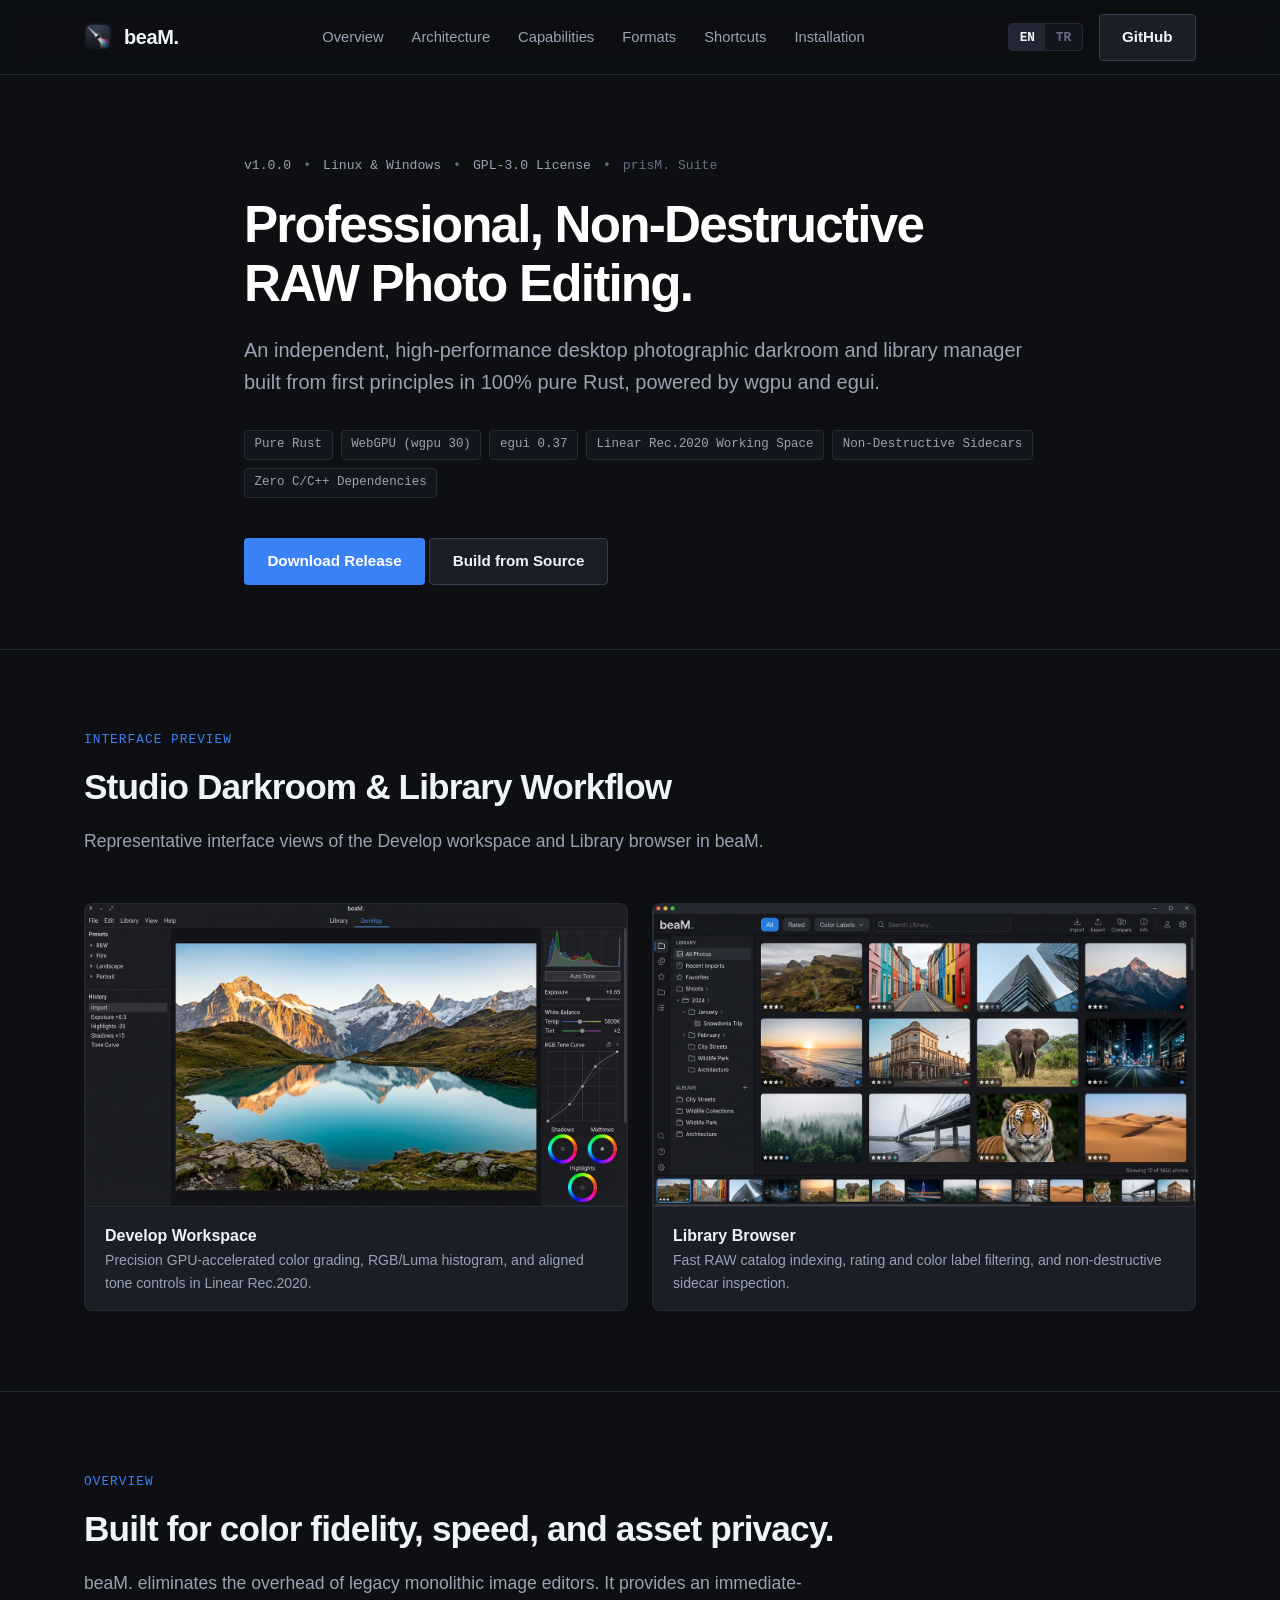
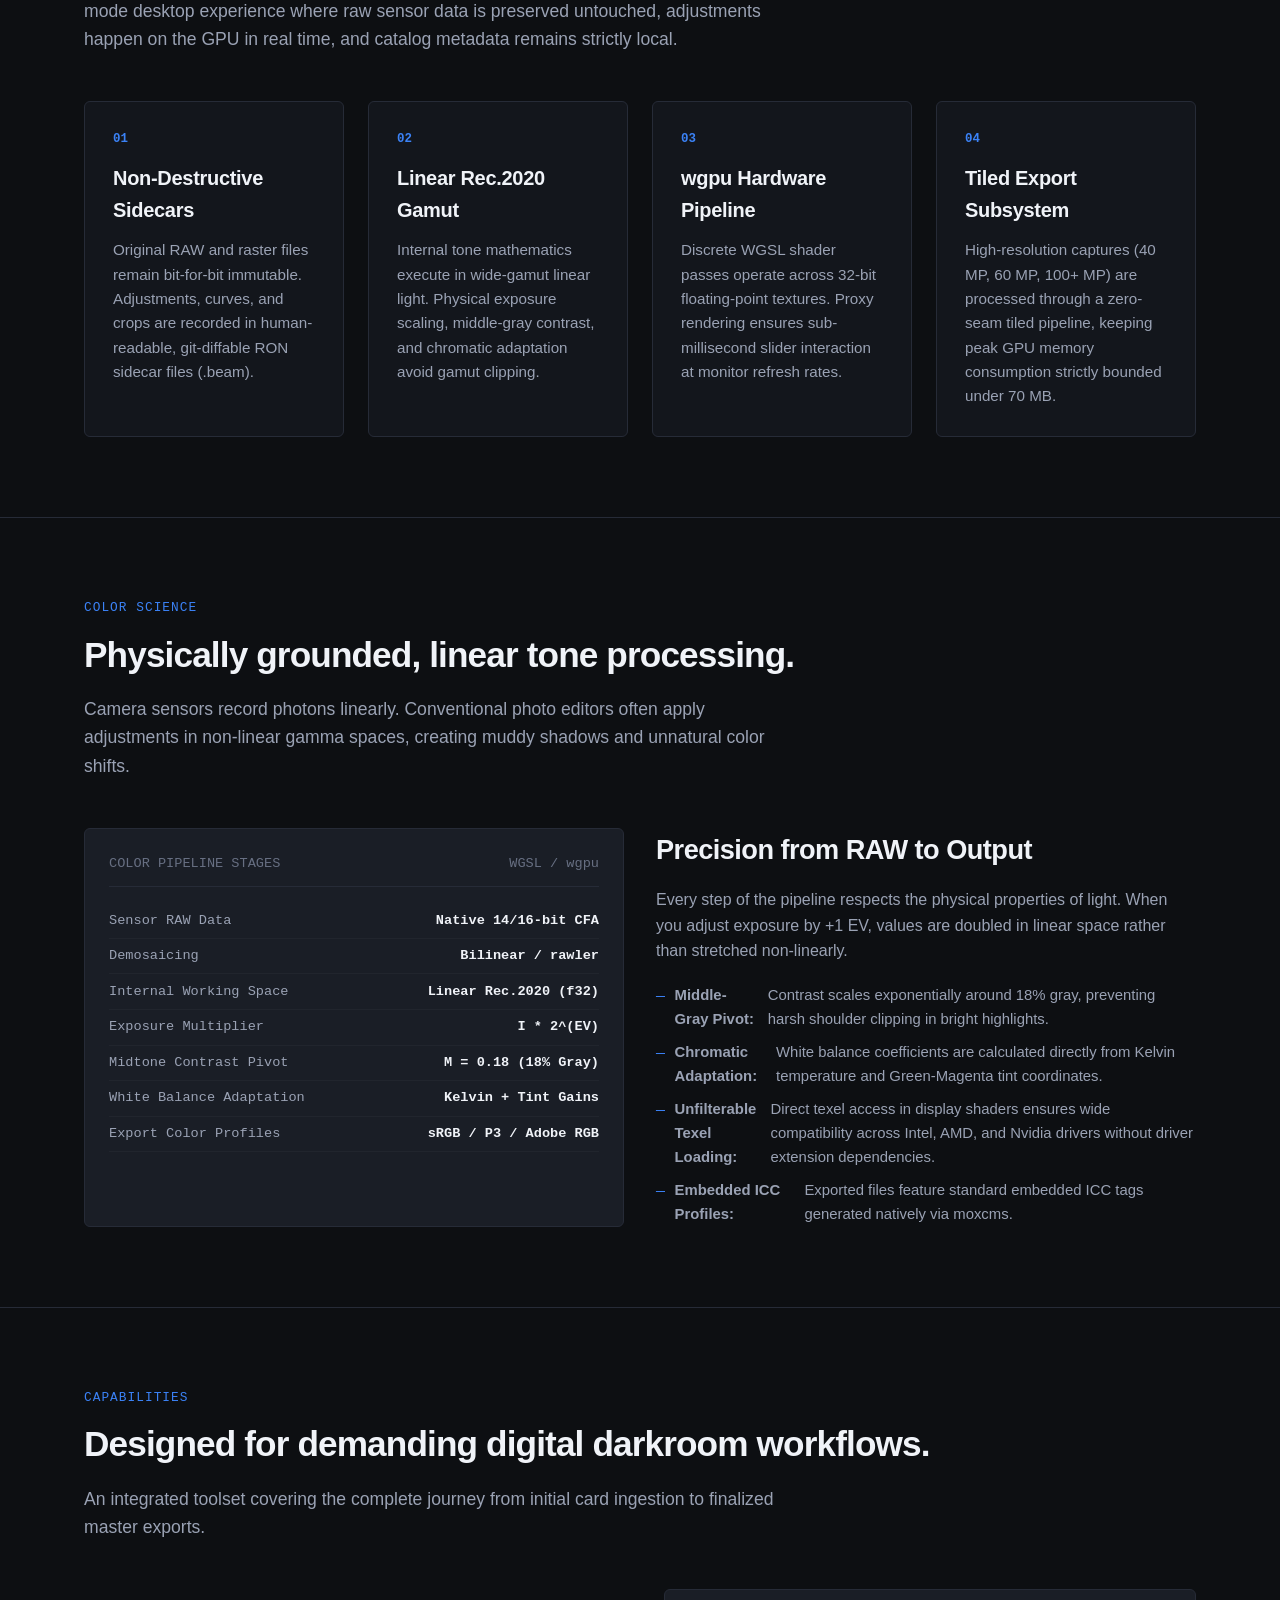
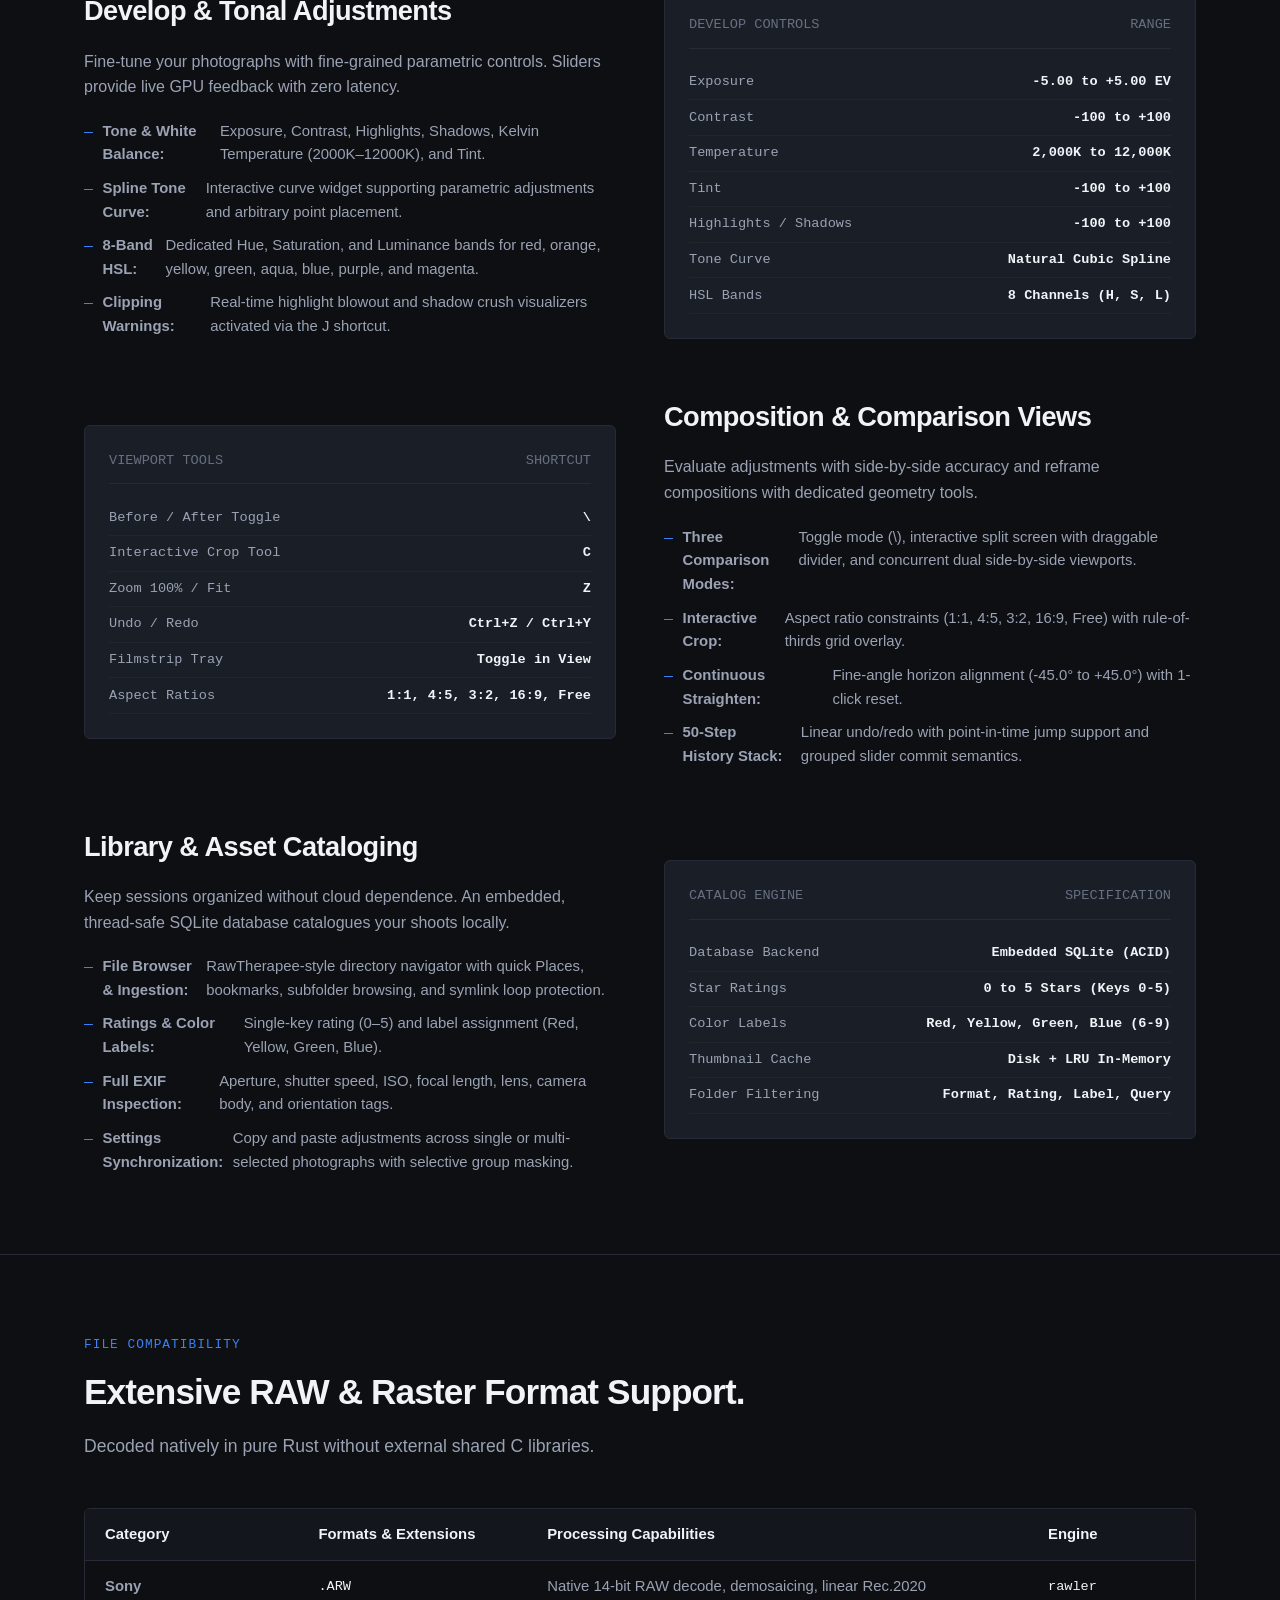
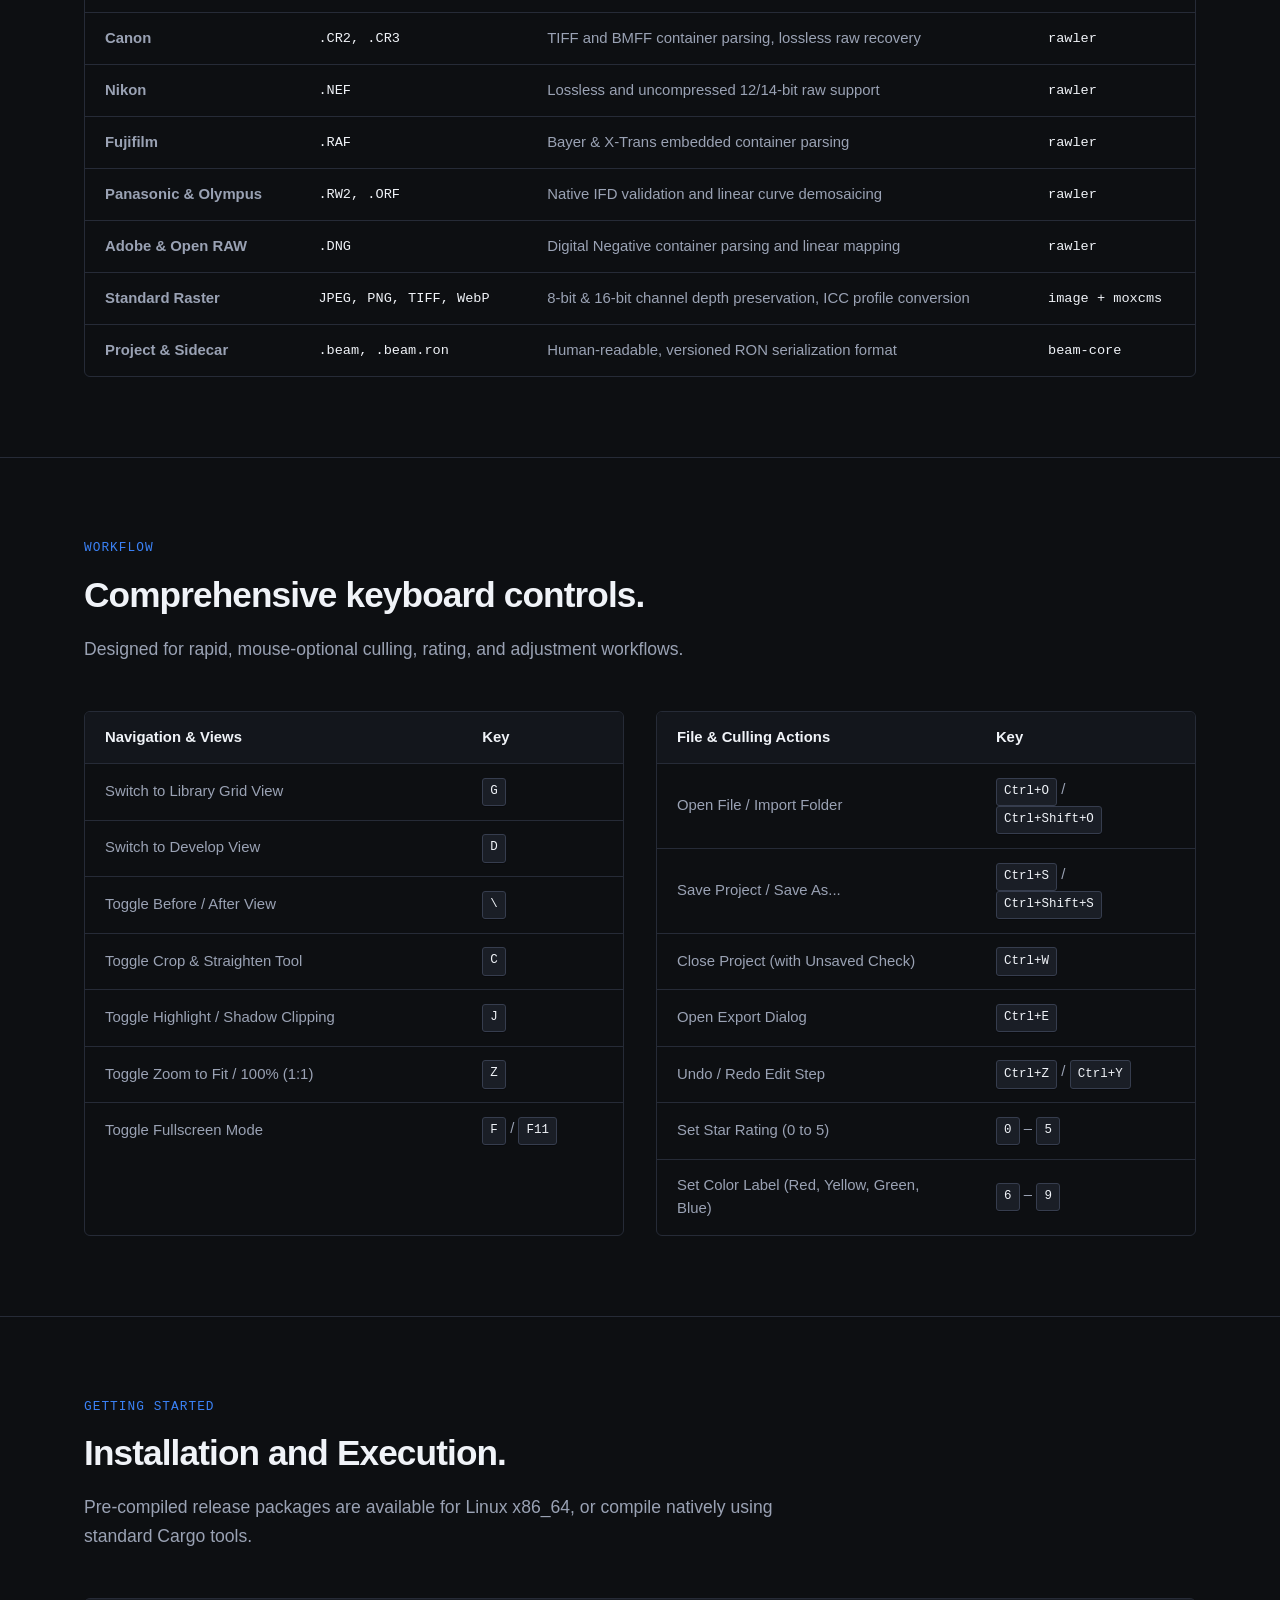
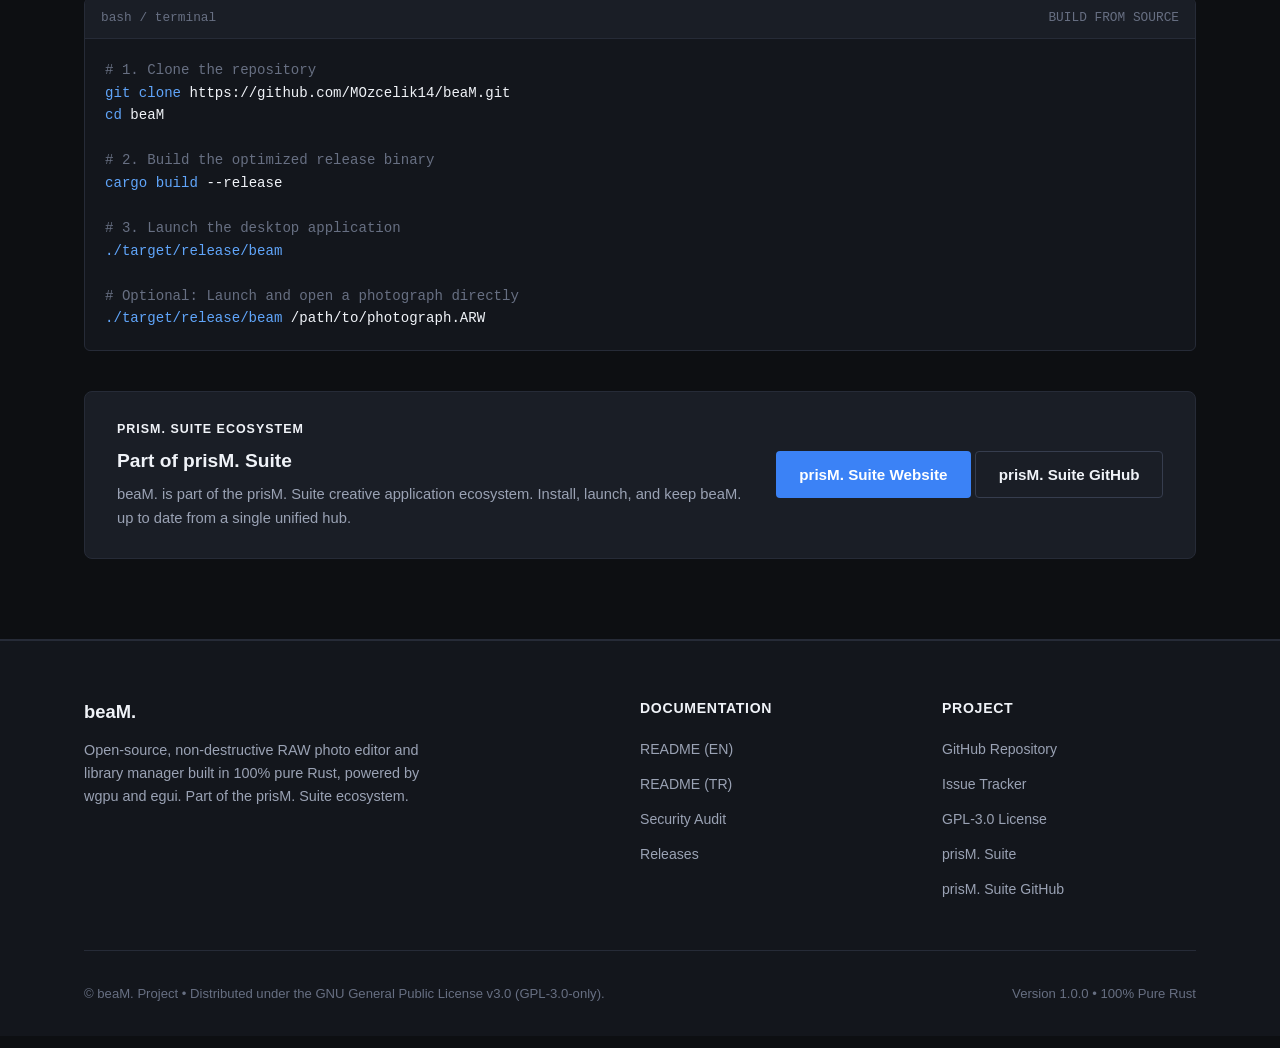
==== commit 467c232a: "docs(site): highlight prisM. Suite membership and website links" ====
--- a/docs/index.html
+++ b/docs/index.html
@@ -67,6 +67,8 @@
           <span class="meta-item">Linux &amp; Windows</span>
           <span>&bull;</span>
           <span class="meta-item">GPL-3.0 License</span>
+          <span>&bull;</span>
+          <a href="https://mozcelik14.github.io/prism-suite/" class="meta-item meta-link" target="_blank" rel="noopener noreferrer">prisM. Suite</a>
         </div>
 
         <!-- English Hero Header -->
@@ -812,6 +814,30 @@
 <span class="code-comment"># Optional: Launch and open a photograph directly</span>
 <span class="code-cmd">./target/release/beam</span> /path/to/photograph.ARW</code></pre>
         </div>
+
+        <div class="prism-callout">
+          <div class="prism-callout-body">
+            <div class="prism-callout-label">prisM. Suite Ecosystem</div>
+            <div class="content-en">
+              <h3 class="prism-callout-title">Part of prisM. Suite</h3>
+              <p class="prism-callout-desc">beaM. is part of the prisM. Suite creative application ecosystem. Install, launch, and keep beaM. up to date from a single unified hub.</p>
+            </div>
+            <div class="content-tr" style="display:none;">
+              <h3 class="prism-callout-title">prisM. Suite Ekosisteminin Parçası</h3>
+              <p class="prism-callout-desc">beaM., prisM. Suite yaratıcı uygulama ekosisteminin bir parçasıdır. beaM. uygulamasını tek merkezden kolayca kurabilir, başlatabilir ve güncelleyebilirsiniz.</p>
+            </div>
+          </div>
+          <div class="prism-callout-actions">
+            <div class="content-en">
+              <a href="https://mozcelik14.github.io/prism-suite/" class="btn btn-primary" target="_blank" rel="noopener noreferrer">prisM. Suite Website</a>
+              <a href="https://github.com/MOzcelik14/prism-suite" class="btn btn-secondary" target="_blank" rel="noopener noreferrer">prisM. Suite GitHub</a>
+            </div>
+            <div class="content-tr" style="display:none;">
+              <a href="https://mozcelik14.github.io/prism-suite/" class="btn btn-primary" target="_blank" rel="noopener noreferrer">prisM. Suite Web Sitesi</a>
+              <a href="https://github.com/MOzcelik14/prism-suite" class="btn btn-secondary" target="_blank" rel="noopener noreferrer">prisM. Suite GitHub</a>
+            </div>
+          </div>
+        </div>
       </div>
     </section>
   </main>
@@ -823,10 +849,10 @@
         <div class="footer-brand">
           <h4>beaM.</h4>
           <p class="content-en">
-            Open-source, non-destructive RAW photo editor and library manager built in 100% pure Rust, powered by wgpu and egui.
+            Open-source, non-destructive RAW photo editor and library manager built in 100% pure Rust, powered by wgpu and egui. Part of the prisM. Suite ecosystem.
           </p>
           <p class="content-tr" style="display:none;">
-            Saf Rust ile sıfırdan geliştirilmiş, wgpu ve egui ile güçlendirilmiş açık kaynaklı tahribatsız RAW fotoğraf düzenleyicisi.
+            Saf Rust ile sıfırdan geliştirilmiş, wgpu ve egui ile güçlendirilmiş açık kaynaklı tahribatsız RAW fotoğraf düzenleyicisi. prisM. Suite ekosisteminin bir parçası.
           </p>
         </div>
 
@@ -848,6 +874,8 @@
             <li><a href="https://github.com/MOzcelik14/beaM" target="_blank" rel="noopener noreferrer">GitHub Repository</a></li>
             <li><a href="https://github.com/MOzcelik14/beaM/issues" target="_blank" rel="noopener noreferrer">Issue Tracker</a></li>
             <li><a href="https://github.com/MOzcelik14/beaM/blob/master/LICENSE" target="_blank" rel="noopener noreferrer">GPL-3.0 License</a></li>
+            <li><a href="https://mozcelik14.github.io/prism-suite/" target="_blank" rel="noopener noreferrer">prisM. Suite</a></li>
+            <li><a href="https://github.com/MOzcelik14/prism-suite" target="_blank" rel="noopener noreferrer">prisM. Suite GitHub</a></li>
           </ul>
         </div>
       </div>
--- a/docs/style.css
+++ b/docs/style.css
@@ -659,3 +659,61 @@
   font-size: 0.88rem;
   color: var(--text-secondary);
 }
+
+/* prisM. Suite Integration */
+.meta-link {
+  color: var(--accent);
+  text-decoration: none;
+  transition: color var(--transition-fast);
+}
+
+.meta-link:hover {
+  color: var(--text-primary);
+  text-decoration: underline;
+}
+
+.prism-callout {
+  margin-top: 2.5rem;
+  padding: 1.75rem 2rem;
+  background-color: var(--bg-surface);
+  border: 1px solid var(--border-subtle);
+  border-radius: var(--radius-lg);
+  display: flex;
+  align-items: center;
+  justify-content: space-between;
+  gap: 1.5rem;
+  flex-wrap: wrap;
+}
+
+.prism-callout-body {
+  flex: 1 1 360px;
+}
+
+.prism-callout-label {
+  font-size: 0.78rem;
+  font-weight: 600;
+  text-transform: uppercase;
+  letter-spacing: 0.08em;
+  color: var(--accent);
+  margin-bottom: 0.4rem;
+}
+
+.prism-callout-title {
+  font-size: 1.2rem;
+  font-weight: 600;
+  color: var(--text-primary);
+  margin-bottom: 0.4rem;
+}
+
+.prism-callout-desc {
+  font-size: 0.92rem;
+  color: var(--text-secondary);
+  margin: 0;
+}
+
+.prism-callout-actions {
+  display: flex;
+  gap: 0.75rem;
+  flex-wrap: wrap;
+}
+
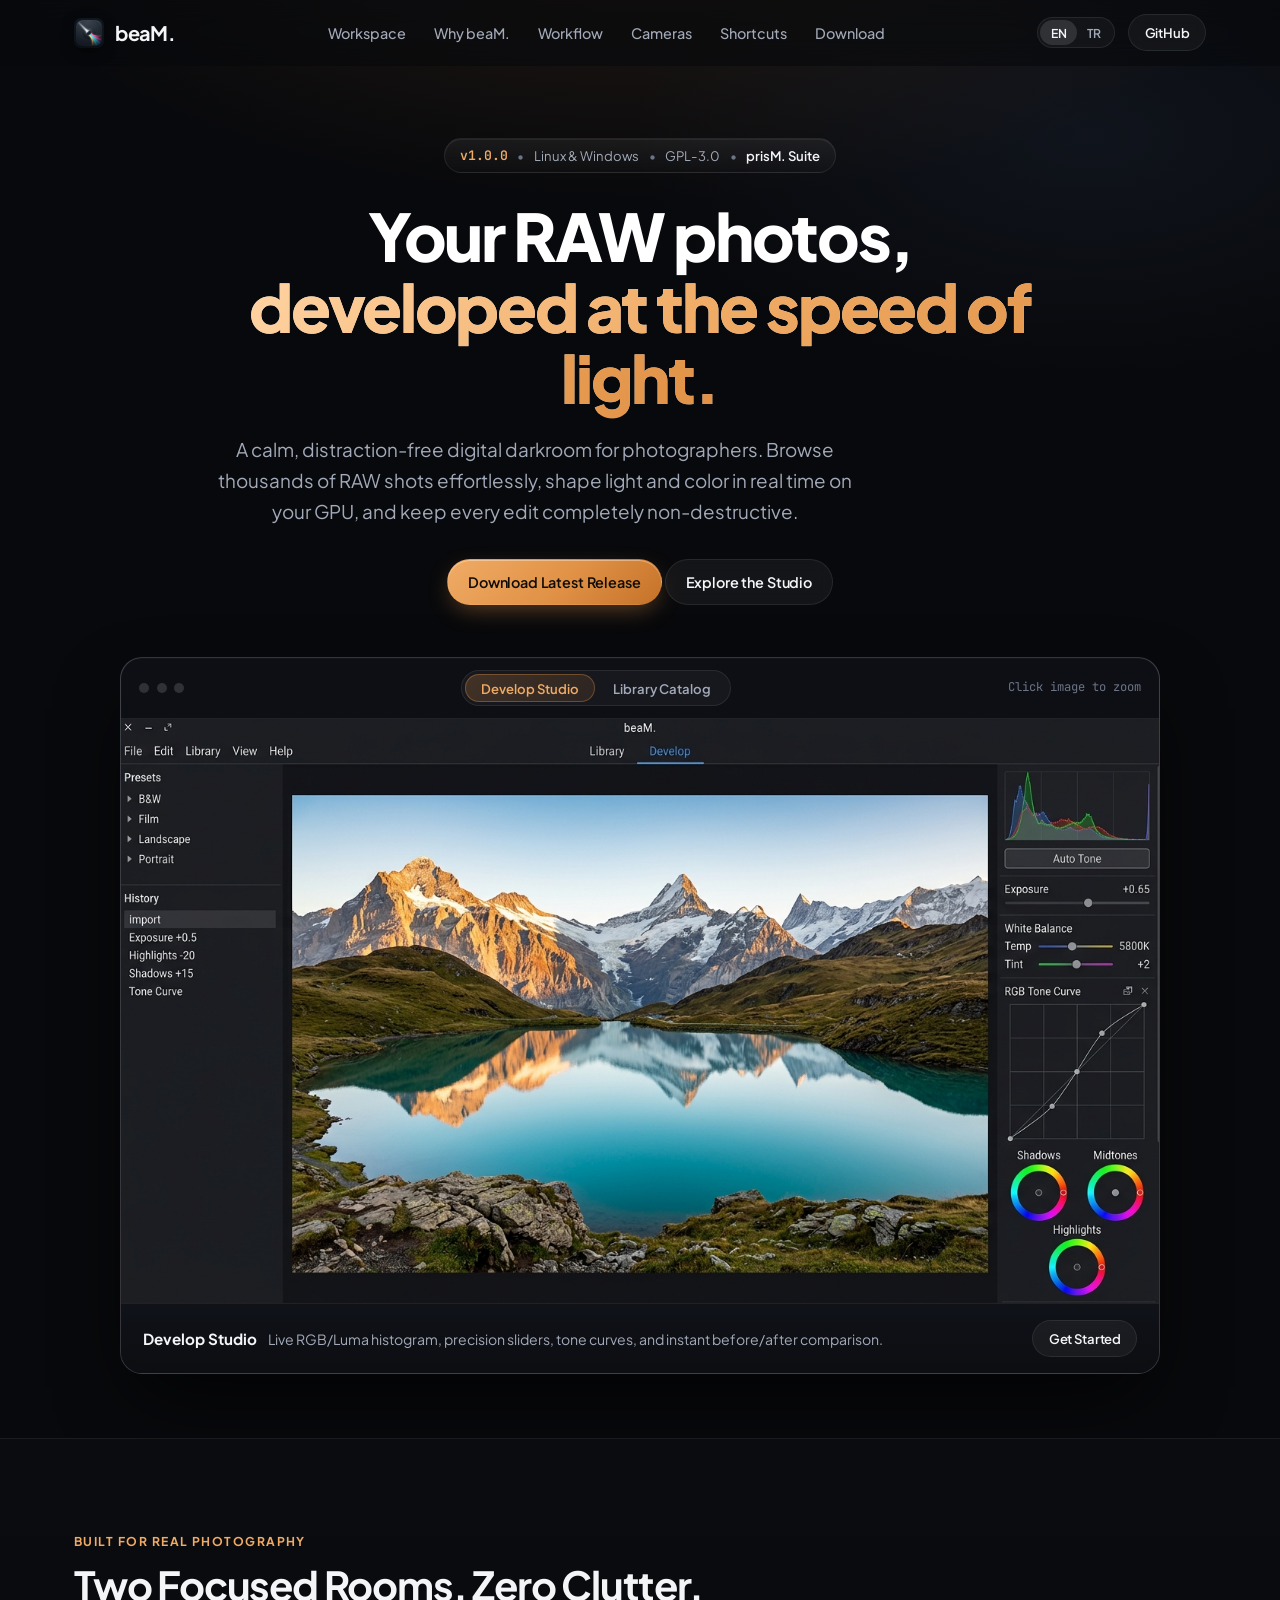
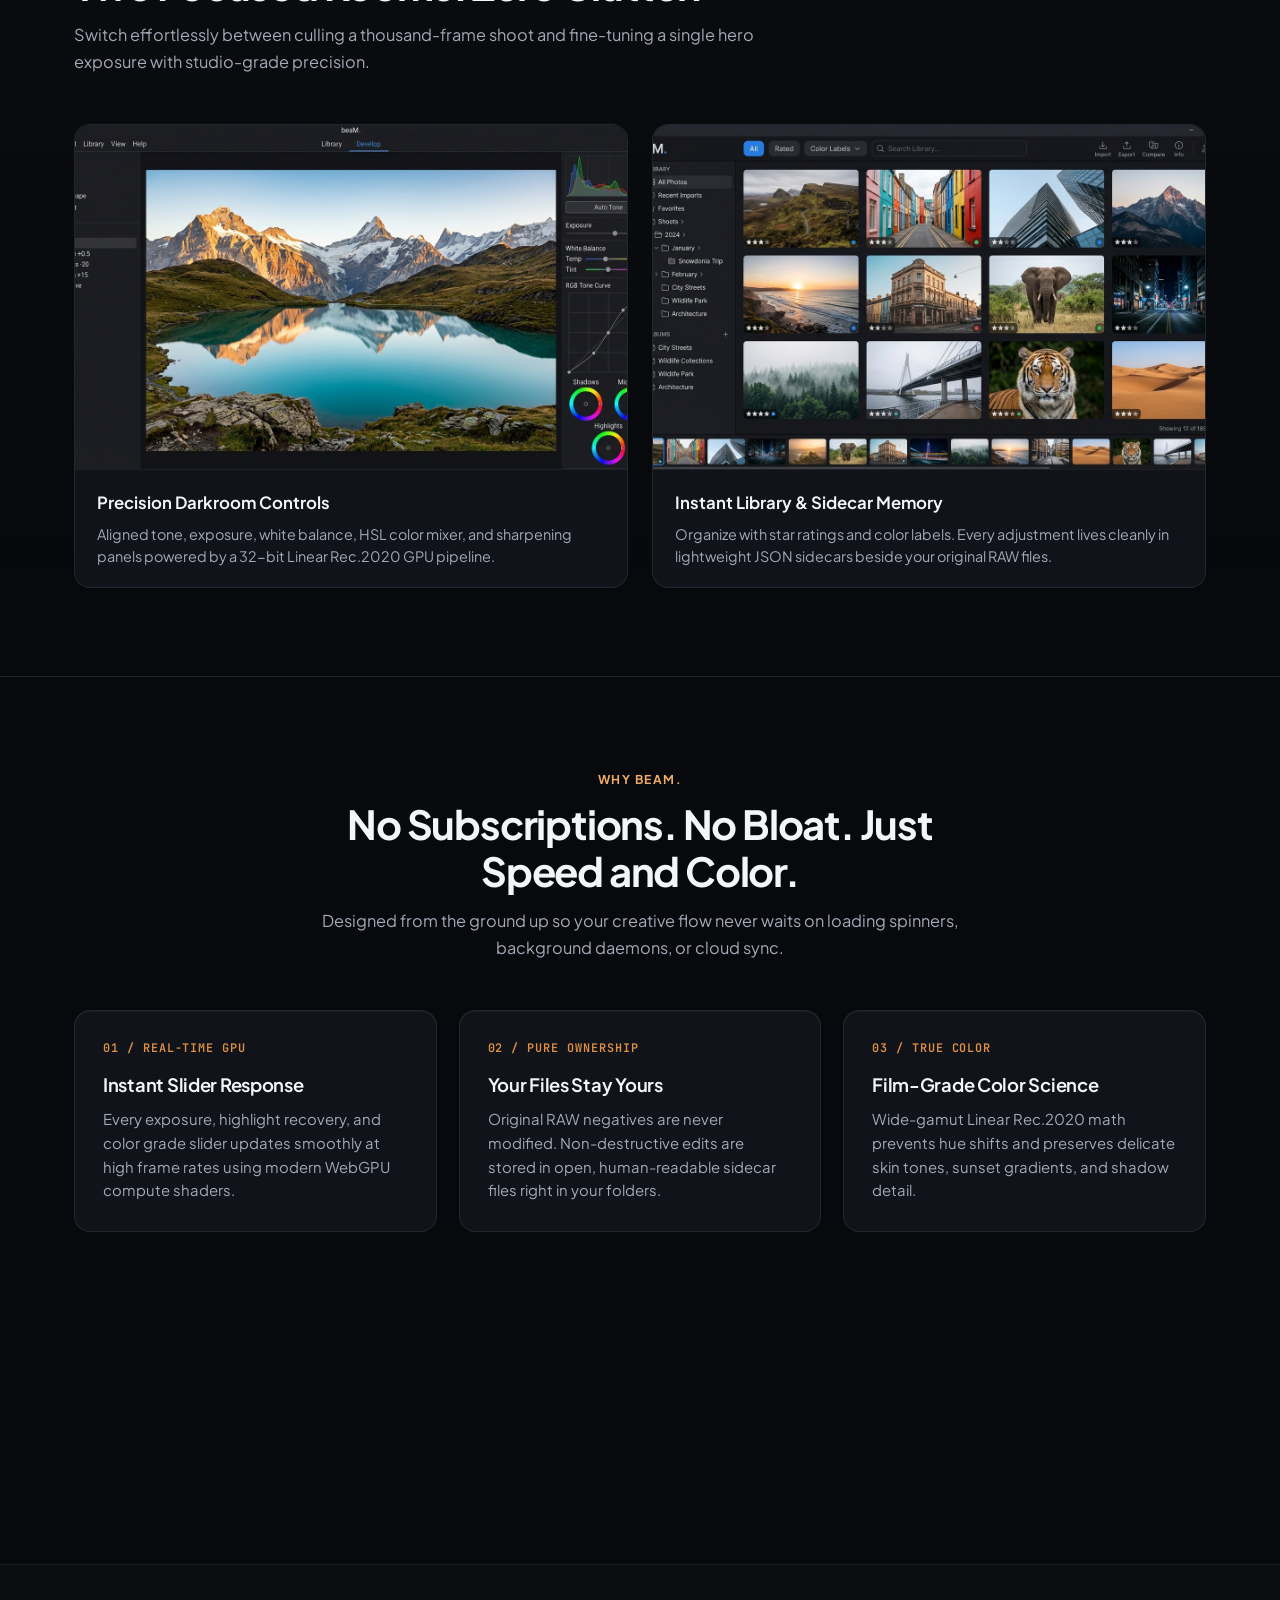
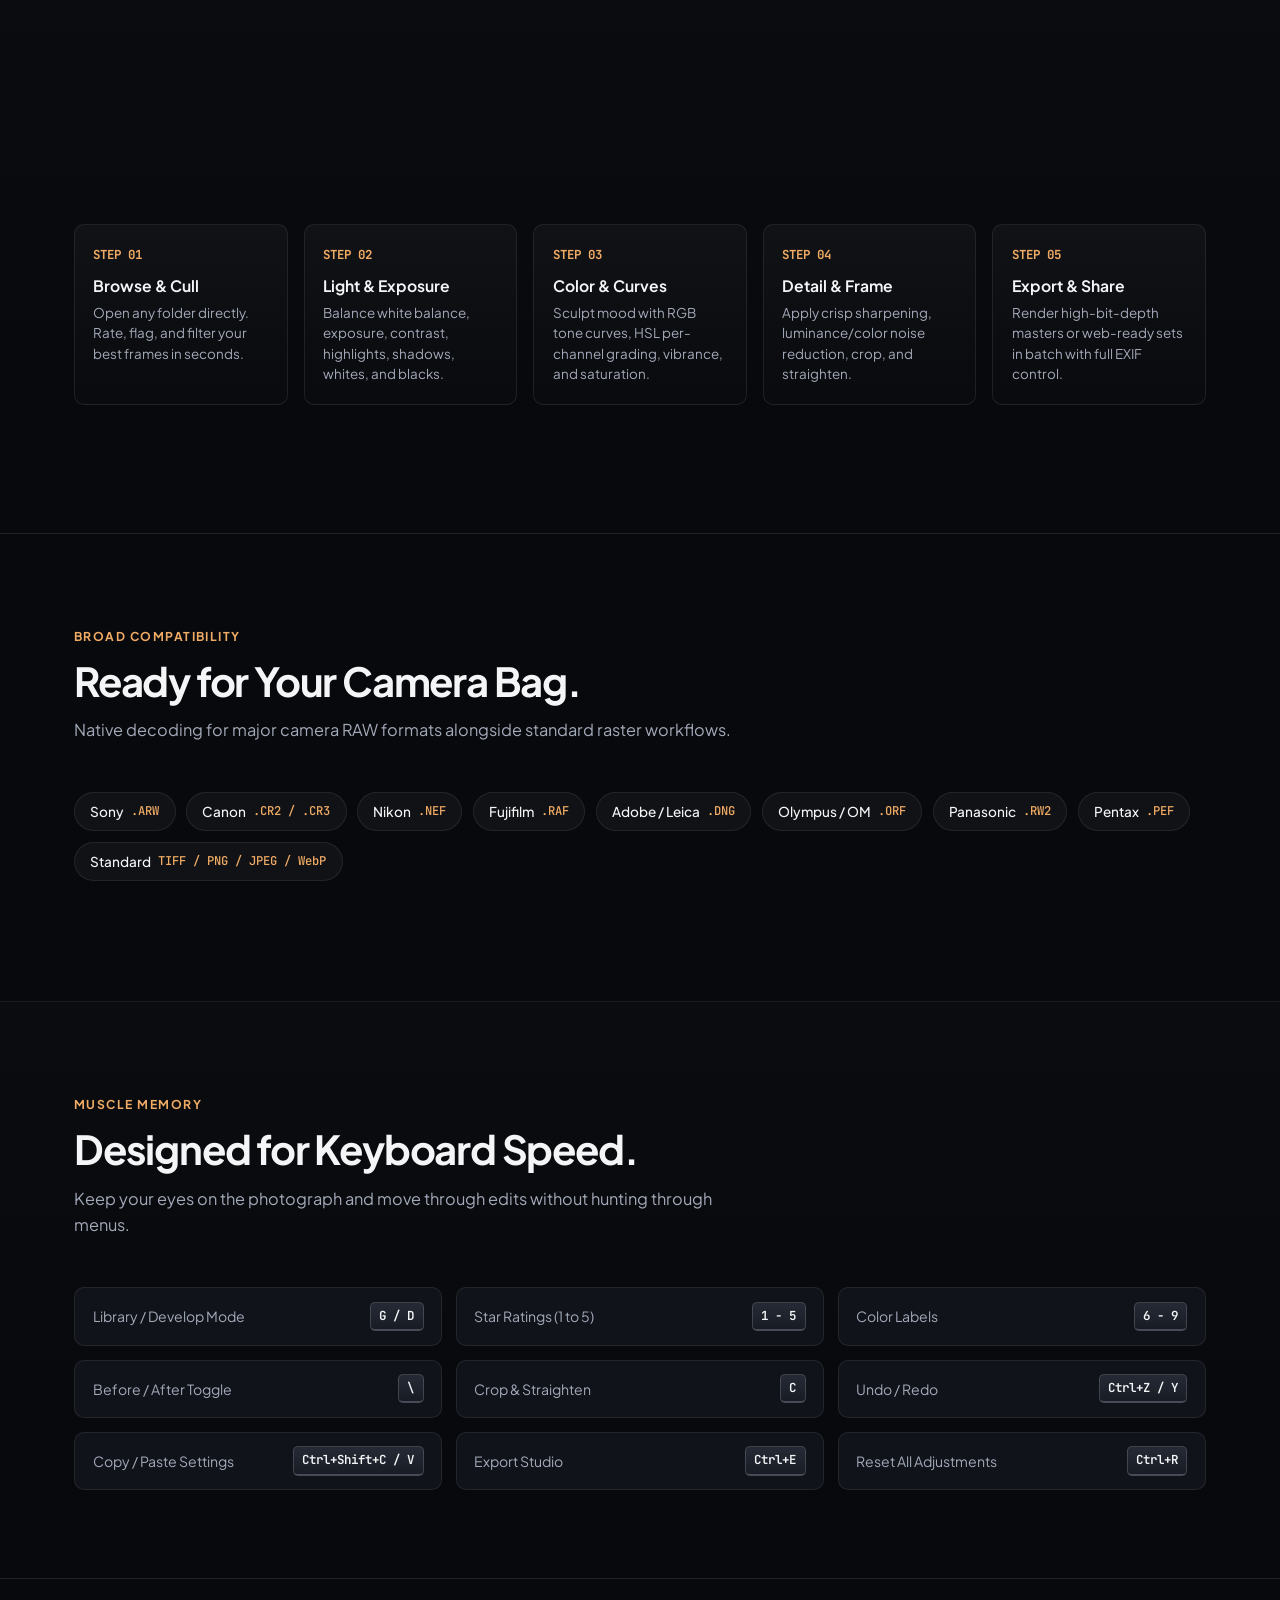
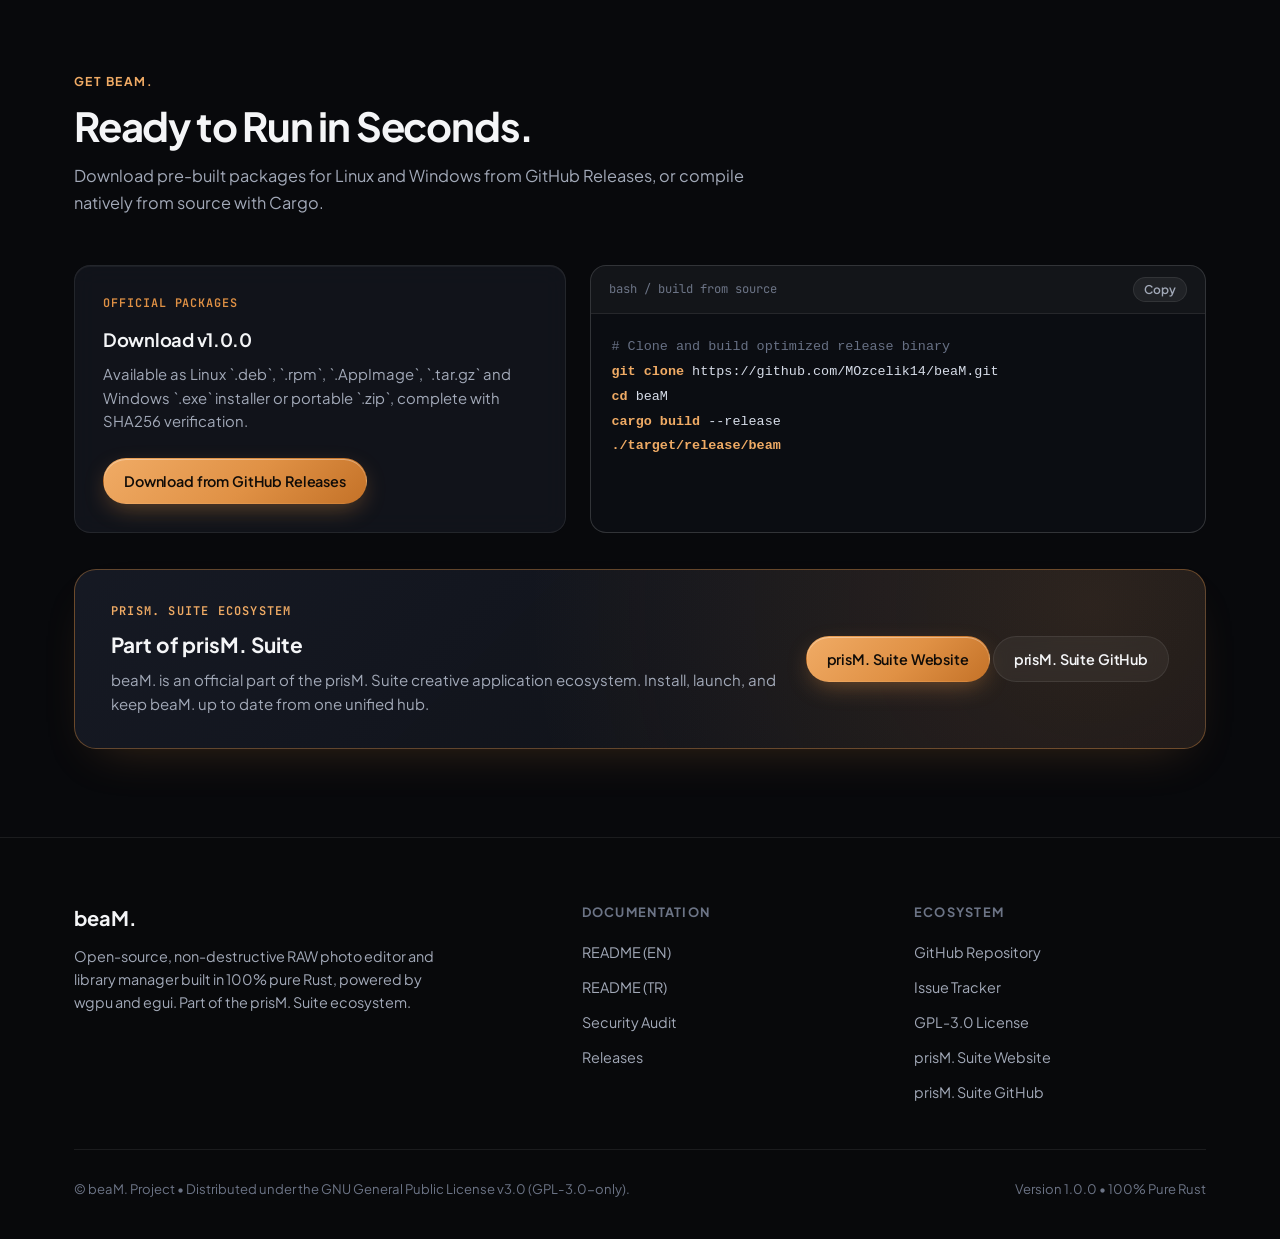
==== commit f429d327: "docs(site): redesign website with modern darkroom aesthetics, interactive stage, and end-user copy" ====
--- a/docs/index.html
+++ b/docs/index.html
@@ -3,9 +3,12 @@
 <head>
   <meta charset="UTF-8">
   <meta name="viewport" content="width=device-width, initial-scale=1.0">
-  <title>beaM. — Professional, Non-Destructive RAW Photo Editor &amp; Library Manager</title>
-  <meta name="description" content="Open-source, non-destructive RAW photo editor and library manager for Linux and Windows, built from first principles in 100% pure Rust using wgpu and egui.">
+  <title>beaM. — Modern, Non-Destructive RAW Photo Studio</title>
+  <meta name="description" content="Fast, non-destructive RAW photo editor and library manager for Linux and Windows. Built in pure Rust with GPU-accelerated color processing. Part of prisM. Suite.">
   <link rel="icon" type="image/png" href="assets/icon_64.png">
+  <link rel="preconnect" href="https://fonts.googleapis.com">
+  <link rel="preconnect" href="https://fonts.gstatic.com" crossorigin>
+  <link href="https://fonts.googleapis.com/css2?family=JetBrains+Mono:wght@500;600&family=Plus+Jakarta+Sans:wght@400;500;600;700;800&display=swap" rel="stylesheet">
   <link rel="stylesheet" href="style.css">
 </head>
 <body>
@@ -18,31 +21,31 @@
         <span>beaM.</span>
       </a>
 
-      <nav>
+      <nav aria-label="Primary">
         <ul class="nav-links">
           <li>
-            <a href="#overview" class="content-en">Overview</a>
-            <a href="#overview" class="content-tr" style="display:none;">Genel Bakış</a>
+            <a href="#showcase" class="content-en">Workspace</a>
+            <a href="#showcase" class="content-tr" style="display:none;">Arayüz</a>
           </li>
           <li>
-            <a href="#architecture" class="content-en">Architecture</a>
-            <a href="#architecture" class="content-tr" style="display:none;">Mimari</a>
+            <a href="#overview" class="content-en">Why beaM.</a>
+            <a href="#overview" class="content-tr" style="display:none;">Neden beaM.?</a>
           </li>
           <li>
-            <a href="#features" class="content-en">Capabilities</a>
-            <a href="#features" class="content-tr" style="display:none;">Yetenekler</a>
+            <a href="#workflow" class="content-en">Workflow</a>
+            <a href="#workflow" class="content-tr" style="display:none;">İş Akışı</a>
           </li>
           <li>
-            <a href="#formats" class="content-en">Formats</a>
-            <a href="#formats" class="content-tr" style="display:none;">Biçimler</a>
+            <a href="#formats" class="content-en">Cameras</a>
+            <a href="#formats" class="content-tr" style="display:none;">Kameralar</a>
           </li>
           <li>
             <a href="#shortcuts" class="content-en">Shortcuts</a>
             <a href="#shortcuts" class="content-tr" style="display:none;">Kısayollar</a>
           </li>
           <li>
-            <a href="#installation" class="content-en">Installation</a>
-            <a href="#installation" class="content-tr" style="display:none;">Kurulum</a>
+            <a href="#installation" class="content-en">Download</a>
+            <a href="#installation" class="content-tr" style="display:none;">İndir</a>
           </li>
         </ul>
       </nav>
@@ -52,7 +55,7 @@
           <button type="button" class="lang-btn lang-btn-en active">EN</button>
           <button type="button" class="lang-btn lang-btn-tr">TR</button>
         </div>
-        <a href="https://github.com/MOzcelik14/beaM" class="btn btn-secondary" target="_blank" rel="noopener noreferrer">GitHub</a>
+        <a href="https://github.com/MOzcelik14/beaM" class="btn btn-secondary btn-sm" target="_blank" rel="noopener noreferrer">GitHub</a>
       </div>
     </div>
   </header>
@@ -61,95 +64,157 @@
     <!-- Hero Section -->
     <section class="hero">
       <div class="container hero-content">
-        <div class="hero-meta">
-          <span class="meta-item" data-beam-version>v1.0.0</span>
-          <span>&bull;</span>
-          <span class="meta-item">Linux &amp; Windows</span>
-          <span>&bull;</span>
-          <span class="meta-item">GPL-3.0 License</span>
-          <span>&bull;</span>
-          <a href="https://mozcelik14.github.io/prism-suite/" class="meta-item meta-link" target="_blank" rel="noopener noreferrer">prisM. Suite</a>
-        </div>
-
-        <!-- English Hero Header -->
-        <div class="content-en">
-          <h1 class="hero-title">Professional, Non-Destructive RAW Photo Editing.</h1>
+        <div class="hero-pill" data-reveal>
+          <span class="hero-pill-version" data-beam-version>v1.0.0</span>
+          <span class="hero-pill-sep">&bull;</span>
+          <span>Linux &amp; Windows</span>
+          <span class="hero-pill-sep">&bull;</span>
+          <span>GPL-3.0</span>
+          <span class="hero-pill-sep">&bull;</span>
+          <a href="https://mozcelik14.github.io/prism-suite/" class="hero-pill-link" target="_blank" rel="noopener noreferrer">prisM. Suite</a>
+        </div>
+
+        <div class="content-en" data-reveal style="--reveal-delay: 60ms;">
+          <h1 class="hero-title">
+            Your RAW photos, <span class="hero-title-accent">developed at the speed of light.</span>
+          </h1>
           <p class="hero-subtitle">
-            An independent, high-performance desktop photographic darkroom and library manager built from first principles in 100% pure Rust, powered by wgpu and egui.
+            A calm, distraction-free digital darkroom for photographers. Browse thousands of RAW shots effortlessly, shape light and color in real time on your GPU, and keep every edit completely non-destructive.
           </p>
         </div>
 
-        <!-- Turkish Hero Header -->
-        <div class="content-tr" style="display:none;">
-          <h1 class="hero-title">Profesyonel ve Tahribatsız RAW Fotoğraf Düzenleme.</h1>
+        <div class="content-tr" style="display:none; --reveal-delay: 60ms;" data-reveal>
+          <h1 class="hero-title">
+            RAW fotoğraflarınız, <span class="hero-title-accent">ışığın hızında işlensin.</span>
+          </h1>
           <p class="hero-subtitle">
-            Saf Rust ile sıfırdan geliştirilmiş, wgpu ve egui ile güçlendirilmiş, tam denetim ve renk doğruluğu sunan bağımsız masaüstü fotoğraf işleme yazılımı.
+            Fotoğrafçılar için sade, hızlı ve dikkat dağıtmayan dijital karanlık oda. Binlerce RAW kareyi akıcı biçimde tarayın, ışık ve rengi GPU gücüyle anlık olarak şekillendirin, tüm düzenlemelerinizi tahribatsız saklayın.
           </p>
         </div>
 
-        <div class="hero-tags">
-          <span class="spec-tag">Pure Rust</span>
-          <span class="spec-tag">WebGPU (wgpu 30)</span>
-          <span class="spec-tag">egui 0.37</span>
-          <span class="spec-tag">Linear Rec.2020 Working Space</span>
-          <span class="spec-tag">Non-Destructive Sidecars</span>
-          <span class="spec-tag">Zero C/C++ Dependencies</span>
-        </div>
-
-        <div class="hero-buttons">
+        <div class="hero-buttons" data-reveal style="--reveal-delay: 120ms;">
           <div class="content-en">
-            <a href="https://github.com/MOzcelik14/beaM/releases/latest" class="btn btn-primary" data-beam-release-url target="_blank" rel="noopener noreferrer">Download Release</a>
-            <a href="#installation" class="btn btn-secondary">Build from Source</a>
+            <a href="https://github.com/MOzcelik14/beaM/releases/latest" class="btn btn-primary" data-beam-release-url target="_blank" rel="noopener noreferrer">Download Latest Release</a>
+            <a href="#showcase" class="btn btn-secondary">Explore the Studio</a>
           </div>
           <div class="content-tr" style="display:none;">
-            <a href="https://github.com/MOzcelik14/beaM/releases/latest" class="btn btn-primary" data-beam-release-url target="_blank" rel="noopener noreferrer">Sürümü İndir</a>
-            <a href="#installation" class="btn btn-secondary">Kaynaktan Derle</a>
+            <a href="https://github.com/MOzcelik14/beaM/releases/latest" class="btn btn-primary" data-beam-release-url target="_blank" rel="noopener noreferrer">Son Sürümü İndir</a>
+            <a href="#showcase" class="btn btn-secondary">Stüdyoyu Keşfet</a>
+          </div>
+        </div>
+
+        <!-- Interactive Workspace Stage -->
+        <div class="workspace-stage" data-reveal style="--reveal-delay: 180ms;">
+          <div class="stage-toolbar">
+            <div class="stage-dots" aria-hidden="true">
+              <span class="stage-dot"></span>
+              <span class="stage-dot"></span>
+              <span class="stage-dot"></span>
+            </div>
+
+            <div class="stage-tabs" role="tablist" aria-label="Workspace Preview">
+              <button type="button" class="stage-tab active" data-stage-tab="develop" role="tab" aria-selected="true">
+                <span class="content-en">Develop Studio</span>
+                <span class="content-tr" style="display:none;">Geliştir Stüdyosu</span>
+              </button>
+              <button type="button" class="stage-tab" data-stage-tab="library" role="tab" aria-selected="false">
+                <span class="content-en">Library Catalog</span>
+                <span class="content-tr" style="display:none;">Kütüphane Kataloğu</span>
+              </button>
+            </div>
+
+            <span class="stage-hint content-en">Click image to zoom</span>
+            <span class="stage-hint content-tr" style="display:none;">Büyütmek için görsele tıklayın</span>
+          </div>
+
+          <div class="stage-viewport">
+            <div class="stage-panel active" data-stage-panel="develop">
+              <img src="assets/showcase_develop.jpg" data-lightbox-src="assets/showcase_develop.jpg" alt="beaM. Develop Studio — Real-time GPU color grading and tone controls">
+            </div>
+            <div class="stage-panel" data-stage-panel="library">
+              <img src="assets/showcase_library.jpg" data-lightbox-src="assets/showcase_library.jpg" alt="beaM. Library Catalog — Instant RAW grid browsing, ratings, and metadata inspection">
+            </div>
+          </div>
+
+          <div class="stage-caption-bar">
+            <div class="stage-caption-text" data-stage-caption="develop">
+              <div class="content-en">
+                <strong>Develop Studio</strong>
+                <span>Live RGB/Luma histogram, precision sliders, tone curves, and instant before/after comparison.</span>
+              </div>
+              <div class="content-tr" style="display:none;">
+                <strong>Geliştir Stüdyosu</strong>
+                <span>Canlı RGB/Luma histogramı, hassas sürgüler, ton eğrileri ve anlık öncesi/sonrası karşılaştırma.</span>
+              </div>
+            </div>
+
+            <div class="stage-caption-text" data-stage-caption="library" style="display:none;">
+              <div class="content-en">
+                <strong>Library Catalog</strong>
+                <span>Instant folder indexing, star ratings, color labels, and full EXIF telemetry without cloud lock-in.</span>
+              </div>
+              <div class="content-tr" style="display:none;">
+                <strong>Kütüphane Kataloğu</strong>
+                <span>Bulut bağımlılığı olmadan anlık klasör indeksleme, yıldız puanları, renk etiketleri ve tam EXIF görünümü.</span>
+              </div>
+            </div>
+
+            <a href="#installation" class="btn btn-secondary btn-sm content-en">Get Started</a>
+            <a href="#installation" class="btn btn-secondary btn-sm content-tr" style="display:none;">Hemen Başla</a>
           </div>
         </div>
       </div>
     </section>
 
     <!-- Showcase Section -->
-    <section id="showcase" class="section">
+    <section id="showcase" class="section section-alt">
       <div class="container">
-        <div class="section-header">
+        <div class="section-header" data-reveal>
+          <div class="section-label content-en">Built for Real Photography</div>
+          <div class="section-label content-tr" style="display:none;">Gerçek Fotoğrafçılık İçin Tasarlandı</div>
           <div class="content-en">
-            <div class="section-label">Interface Preview</div>
-            <h2 class="section-title">Studio Darkroom &amp; Library Workflow</h2>
-            <p class="section-desc">Representative interface views of the Develop workspace and Library browser in beaM.</p>
+            <h2 class="section-title">Two Focused Rooms. Zero Clutter.</h2>
+            <p class="section-desc">
+              Switch effortlessly between culling a thousand-frame shoot and fine-tuning a single hero exposure with studio-grade precision.
+            </p>
           </div>
           <div class="content-tr" style="display:none;">
-            <div class="section-label">Arayüz Önizlemesi</div>
-            <h2 class="section-title">Karanlık Oda ve Kütüphane İş Akışı</h2>
-            <p class="section-desc">beaM. içindeki Geliştir çalışma alanı ve Kütüphane tarayıcısından örnek arayüz görünümleri.</p>
+            <h2 class="section-title">İki Odaklı Çalışma Alanı. Sıfır Karmaşa.</h2>
+            <p class="section-desc">
+              Bin karelik bir çekimi elemekle tek bir kareyi stüdyo hassasiyetinde işlemek arasında tek tuşla geçiş yapın.
+            </p>
           </div>
         </div>
 
         <div class="showcase-grid">
-          <figure class="showcase-card">
-            <img src="assets/showcase_develop.jpg" alt="beaM. Develop Workspace" loading="lazy">
+          <figure class="showcase-card" data-reveal>
+            <div class="showcase-media">
+              <img src="assets/showcase_develop.jpg" data-lightbox-src="assets/showcase_develop.jpg" alt="beaM. Develop Workspace" loading="lazy">
+            </div>
             <figcaption class="showcase-caption">
               <div class="content-en">
-                <strong>Develop Workspace</strong>
-                <p>Precision GPU-accelerated color grading, RGB/Luma histogram, and aligned tone controls in Linear Rec.2020.</p>
+                <strong>Precision Darkroom Controls</strong>
+                <p>Aligned tone, exposure, white balance, HSL color mixer, and sharpening panels powered by a 32-bit Linear Rec.2020 GPU pipeline.</p>
               </div>
               <div class="content-tr" style="display:none;">
-                <strong>Geliştir Çalışma Alanı</strong>
-                <p>Linear Rec.2020 uzayında GPU hızlandırmalı renk düzenleme, RGB/Luma histogramı ve hizalı ton kontrolleri.</p>
+                <strong>Hassas Karanlık Oda Kontrolleri</strong>
+                <p>32-bit Linear Rec.2020 GPU hattı üzerinde çalışan hizalı pozlama, beyaz dengesi, HSL renk mikseri ve keskinleştirme panelleri.</p>
               </div>
             </figcaption>
           </figure>
 
-          <figure class="showcase-card">
-            <img src="assets/showcase_library.jpg" alt="beaM. Library Browser" loading="lazy">
+          <figure class="showcase-card" data-reveal style="--reveal-delay: 100ms;">
+            <div class="showcase-media">
+              <img src="assets/showcase_library.jpg" data-lightbox-src="assets/showcase_library.jpg" alt="beaM. Library Browser" loading="lazy">
+            </div>
             <figcaption class="showcase-caption">
               <div class="content-en">
-                <strong>Library Browser</strong>
-                <p>Fast RAW catalog indexing, rating and color label filtering, and non-destructive sidecar inspection.</p>
+                <strong>Instant Library &amp; Sidecar Memory</strong>
+                <p>Organize with star ratings and color labels. Every adjustment lives cleanly in lightweight JSON sidecars beside your original RAW files.</p>
               </div>
               <div class="content-tr" style="display:none;">
-                <strong>Kütüphane Tarayıcısı</strong>
-                <p>Hızlı RAW katalog indeksleme, puan ve renk etiketi filtreleme ile tahribatsız sidecar denetimi.</p>
+                <strong>Anlık Kütüphane ve Sidecar Hafızası</strong>
+                <p>Yıldız puanları ve renk etiketleriyle düzenleyin. Her düzenleme orijinal RAW dosyanızın yanında hafif JSON sidecar dosyalarında saklanır.</p>
               </div>
             </figcaption>
           </figure>
@@ -157,674 +222,356 @@
       </div>
     </section>
 
-    <!-- Overview Section -->
+    <!-- Why beaM. / Overview Section -->
     <section id="overview" class="section">
       <div class="container">
-        <div class="section-header">
-          <div class="section-label">Overview</div>
-          
+        <div class="section-header centered" data-reveal>
+          <div class="section-label content-en">Why beaM.</div>
+          <div class="section-label content-tr" style="display:none;">Neden beaM.?</div>
           <div class="content-en">
-            <h2 class="section-title">Built for color fidelity, speed, and asset privacy.</h2>
-            <p class="section-desc">
-              beaM. eliminates the overhead of legacy monolithic image editors. It provides an immediate-mode desktop experience where raw sensor data is preserved untouched, adjustments happen on the GPU in real time, and catalog metadata remains strictly local.
-            </p>
-          </div>
-
+            <h2 class="section-title">No Subscriptions. No Bloat. Just Speed and Color.</h2>
+            <p class="section-desc">
+              Designed from the ground up so your creative flow never waits on loading spinners, background daemons, or cloud sync.
+            </p>
+          </div>
           <div class="content-tr" style="display:none;">
-            <h2 class="section-title">Renk doğruluğu, hız ve veri gizliliği için tasarlandı.</h2>
-            <p class="section-desc">
-              beaM., monolitik eski fotoğraf düzenleyicilerin hantallığını ortadan kaldırır. Ham sensör verilerinin asla değiştirilmediği, GPU üzerinde gerçek zamanlı ayarlamaların yapıldığı ve katalog verilerinin tamamen yerel kaldığı anlık bir masaüstü deneyimi sunar.
-            </p>
-          </div>
-        </div>
-
-        <!-- Architectural Highlights (English) -->
-        <div class="grid-4 content-en">
-          <div class="card">
-            <div class="card-number">01</div>
-            <h3 class="card-title">Non-Destructive Sidecars</h3>
-            <p class="card-text">
-              Original RAW and raster files remain bit-for-bit immutable. Adjustments, curves, and crops are recorded in human-readable, git-diffable RON sidecar files (.beam).
-            </p>
-          </div>
-
-          <div class="card">
-            <div class="card-number">02</div>
-            <h3 class="card-title">Linear Rec.2020 Gamut</h3>
-            <p class="card-text">
-              Internal tone mathematics execute in wide-gamut linear light. Physical exposure scaling, middle-gray contrast, and chromatic adaptation avoid gamut clipping.
-            </p>
-          </div>
-
-          <div class="card">
-            <div class="card-number">03</div>
-            <h3 class="card-title">wgpu Hardware Pipeline</h3>
-            <p class="card-text">
-              Discrete WGSL shader passes operate across 32-bit floating-point textures. Proxy rendering ensures sub-millisecond slider interaction at monitor refresh rates.
-            </p>
-          </div>
-
-          <div class="card">
-            <div class="card-number">04</div>
-            <h3 class="card-title">Tiled Export Subsystem</h3>
-            <p class="card-text">
-              High-resolution captures (40 MP, 60 MP, 100+ MP) are processed through a zero-seam tiled pipeline, keeping peak GPU memory consumption strictly bounded under 70 MB.
-            </p>
-          </div>
-        </div>
-
-        <!-- Architectural Highlights (Turkish) -->
-        <div class="grid-4 content-tr" style="display:none;">
-          <div class="card">
-            <div class="card-number">01</div>
-            <h3 class="card-title">Tahribatsız Yan Dosyalar</h3>
-            <p class="card-text">
-              Orijinal RAW ve piksel dosyaları disk üzerinde hiçbir zaman değiştirilmez. Tüm düzenlemeler, eğriler ve kırpmalar okunabilir RON yan dosyalarına (.beam) yazılır.
-            </p>
-          </div>
-
-          <div class="card">
-            <div class="card-number">02</div>
-            <h3 class="card-title">Doğrusal Rec.2020 Uzayı</h3>
-            <p class="card-text">
-              Tüm ton hesaplamaları geniş gamutlu doğrusal ışıkta yürütülür. Fiziksel pozlama ölçekleme ve orta gri kontrastı renk kırpılmalarını tamamen engeller.
-            </p>
-          </div>
-
-          <div class="card">
-            <div class="card-number">03</div>
-            <h3 class="card-title">wgpu Donanım Hattı</h3>
-            <p class="card-text">
-              Bağımsız WGSL gölgelendirici geçişleri 32-bit kayan noktalı dokular üzerinde çalışır. Vekil doku yaklaşımı kaydırıcılarda milisaniyenin altında akıcılık sunar.
-            </p>
-          </div>
-
-          <div class="card">
-            <div class="card-number">04</div>
-            <h3 class="card-title">Parçalı Dışa Aktarma</h3>
-            <p class="card-text">
-              Yüksek çözünürlüklü fotoğraflar (40 MP, 60 MP, 100+ MP) dikişsiz parçalı işleme hattından geçer; GPU bellek tüketimi 70 MB'ın altında sabit tutulur.
-            </p>
-          </div>
+            <h2 class="section-title">Abonelik Yok. Şişkinlik Yok. Sadece Hız ve Renk.</h2>
+            <p class="section-desc">
+              Yaratıcı akışınızın bekleme ekranlarına, arka plan servislerine veya bulut senkronizasyonuna takılmaması için sıfırdan tasarlandı.
+            </p>
+          </div>
+        </div>
+
+        <div class="grid-3">
+          <article class="card" data-reveal>
+            <div class="card-kicker">01 / Real-Time GPU</div>
+            <div class="content-en">
+              <h3>Instant Slider Response</h3>
+              <p>Every exposure, highlight recovery, and color grade slider updates smoothly at high frame rates using modern WebGPU compute shaders.</p>
+            </div>
+            <div class="content-tr" style="display:none;">
+              <h3>Anlık Sürgü Tepkisi</h3>
+              <p>Pozlama, parlaklık kurtarma ve renk düzenleme sürgüleri modern WebGPU shader'ları sayesinde gecikmesiz ve akıcı biçimde güncellenir.</p>
+            </div>
+          </article>
+
+          <article class="card" data-reveal style="--reveal-delay: 80ms;">
+            <div class="card-kicker">02 / Pure Ownership</div>
+            <div class="content-en">
+              <h3>Your Files Stay Yours</h3>
+              <p>Original RAW negatives are never modified. Non-destructive edits are stored in open, human-readable sidecar files right in your folders.</p>
+            </div>
+            <div class="content-tr" style="display:none;">
+              <h3>Dosyalarınız Size Aittir</h3>
+              <p>Orijinal RAW dosyalarına asla dokunulmaz. Tüm düzenlemeler klasörlerinizdeki açık ve okunabilir sidecar dosyalarında saklanır.</p>
+            </div>
+          </article>
+
+          <article class="card" data-reveal style="--reveal-delay: 160ms;">
+            <div class="card-kicker">03 / True Color</div>
+            <div class="content-en">
+              <h3>Film-Grade Color Science</h3>
+              <p>Wide-gamut Linear Rec.2020 math prevents hue shifts and preserves delicate skin tones, sunset gradients, and shadow detail.</p>
+            </div>
+            <div class="content-tr" style="display:none;">
+              <h3>Sinematik Renk Bilimi</h3>
+              <p>Geniş gamlı Linear Rec.2020 renk uzayı, ton kaymalarını önler; ten renklerini, gün batımı geçişlerini ve gölge detaylarını korur.</p>
+            </div>
+          </article>
+
+          <article class="card" data-reveal>
+            <div class="card-kicker">04 / Fast Culling</div>
+            <div class="content-en">
+              <h3>Effortless Shoot Selection</h3>
+              <p>Fly through hundreds of photos with keyboard-first ratings, color labels, and instant full-screen loupe previews.</p>
+            </div>
+            <div class="content-tr" style="display:none;">
+              <h3>Zahmetsiz Çekim Eleme</h3>
+              <p>Klavye odaklı yıldız puanlama, renk etiketleri ve anlık tam ekran önizleme ile yüzlerce kareyi saniyeler içinde eleyin.</p>
+            </div>
+          </article>
+
+          <article class="card" data-reveal style="--reveal-delay: 80ms;">
+            <div class="card-kicker">05 / Export Studio</div>
+            <div class="content-en">
+              <h3>Ready for Web &amp; Print</h3>
+              <p>Export crisp JPEG, lossless PNG, 16-bit TIFF, or modern WebP with custom resizing, sRGB/Display P3 profiles, and batch queues.</p>
+            </div>
+            <div class="content-tr" style="display:none;">
+              <h3>Web ve Baskıya Hazır</h3>
+              <p>Özel boyutlandırma, sRGB/Display P3 renk profilleri ve toplu kuyruk desteğiyle keskin JPEG, PNG, 16-bit TIFF veya WebP çıktılar alın.</p>
+            </div>
+          </article>
+
+          <article class="card" data-reveal style="--reveal-delay: 160ms;">
+            <div class="card-kicker">06 / Lightweight</div>
+            <div class="content-en">
+              <h3>Single Native Binary</h3>
+              <p>Built in 100% pure Rust with zero bloated runtimes. Opens in a fraction of a second on Linux and Windows alike.</p>
+            </div>
+            <div class="content-tr" style="display:none;">
+              <h3>Tek Doğal Uygulama</h3>
+              <p>%100 saf Rust ile geliştirildi. Ağır çalışma zamanları olmadan hem Linux hem Windows'ta saniyenin altında açılır.</p>
+            </div>
+          </article>
         </div>
       </div>
     </section>
 
-    <!-- Architecture & Color Science Section -->
-    <section id="architecture" class="section">
+    <!-- 5-Step Workflow Section -->
+    <section id="workflow" class="section section-alt">
       <div class="container">
-        <div class="section-header">
-          <div class="section-label content-en">Color Science</div>
-          <div class="section-label content-tr" style="display:none;">Renk Bilimi</div>
-
+        <div class="section-header" data-reveal>
+          <div class="section-label content-en">5-Step Creative Flow</div>
+          <div class="section-label content-tr" style="display:none;">5 Adımlı Yaratıcı Akış</div>
           <div class="content-en">
-            <h2 class="section-title">Physically grounded, linear tone processing.</h2>
-            <p class="section-desc">
-              Camera sensors record photons linearly. Conventional photo editors often apply adjustments in non-linear gamma spaces, creating muddy shadows and unnatural color shifts.
-            </p>
-          </div>
-
+            <h2 class="section-title">From Memory Card to Final Print.</h2>
+            <p class="section-desc">
+              Every tool is arranged in the natural order photographers think and edit.
+            </p>
+          </div>
           <div class="content-tr" style="display:none;">
-            <h2 class="section-title">Fiziksel temelli, doğrusal ton işleme mimarisi.</h2>
-            <p class="section-desc">
-              Kamera sensörleri fotonları doğrusal olarak yakalar. Geleneksel yazılımlar genellikle doğrusal olmayan gama uzaylarında işlem yaparak çamurlu gölgelere ve renk sapmalarına yol açar.
-            </p>
-          </div>
-        </div>
-
-        <div class="grid-2">
-          <div class="panel-preview">
-            <div class="panel-preview-header">
-              <span>COLOR PIPELINE STAGES</span>
-              <span>WGSL / wgpu</span>
-            </div>
-            <div class="panel-row">
-              <span class="panel-label">Sensor RAW Data</span>
-              <span class="panel-val">Native 14/16-bit CFA</span>
-            </div>
-            <div class="panel-row">
-              <span class="panel-label">Demosaicing</span>
-              <span class="panel-val">Bilinear / rawler</span>
-            </div>
-            <div class="panel-row">
-              <span class="panel-label">Internal Working Space</span>
-              <span class="panel-val">Linear Rec.2020 (f32)</span>
-            </div>
-            <div class="panel-row">
-              <span class="panel-label">Exposure Multiplier</span>
-              <span class="panel-val">I * 2^(EV)</span>
-            </div>
-            <div class="panel-row">
-              <span class="panel-label">Midtone Contrast Pivot</span>
-              <span class="panel-val">M = 0.18 (18% Gray)</span>
-            </div>
-            <div class="panel-row">
-              <span class="panel-label">White Balance Adaptation</span>
-              <span class="panel-val">Kelvin + Tint Gains</span>
-            </div>
-            <div class="panel-row">
-              <span class="panel-label">Export Color Profiles</span>
-              <span class="panel-val">sRGB / P3 / Adobe RGB</span>
-            </div>
-          </div>
-
-          <div class="feature-info">
-            <div class="content-en">
-              <h3>Precision from RAW to Output</h3>
-              <p>
-                Every step of the pipeline respects the physical properties of light. When you adjust exposure by +1 EV, values are doubled in linear space rather than stretched non-linearly.
-              </p>
-              <ul class="feature-list">
-                <li><strong>Middle-Gray Pivot:</strong> Contrast scales exponentially around 18% gray, preventing harsh shoulder clipping in bright highlights.</li>
-                <li><strong>Chromatic Adaptation:</strong> White balance coefficients are calculated directly from Kelvin temperature and Green-Magenta tint coordinates.</li>
-                <li><strong>Unfilterable Texel Loading:</strong> Direct texel access in display shaders ensures wide compatibility across Intel, AMD, and Nvidia drivers without driver extension dependencies.</li>
-                <li><strong>Embedded ICC Profiles:</strong> Exported files feature standard embedded ICC tags generated natively via moxcms.</li>
-              </ul>
-            </div>
-
-            <div class="content-tr" style="display:none;">
-              <h3>RAW'dan Çıktıya Kesintisiz Hassasiyet</h3>
-              <p>
-                İşleme hattının her aşaması ışığın fiziksel davranışına sadık kalır. Pozlamayı +1 EV artırdığınızda değerler yapay olarak gerilmez; doğrusal uzayda tam 2 katına çıkarılır.
-              </p>
-              <ul class="feature-list">
-                <li><strong>Orta Gri Ekseni:</strong> Kontrast %18 gri ekseninde üstel olarak ölçeklenir; parlak alanlarda sert kırpılmalar önlenir.</li>
-                <li><strong>Kromatik Uyarlama:</strong> Beyaz dengesi katsayıları doğrudan Kelvin sıcaklığı ve Yeşil-Macenta koordinatlarından türetilir.</li>
-                <li><strong>Doğrudan Doku Erişimi:</strong> Ekran gölgelendiricilerinde doğrudan piksel yükleme (texel load) kullanılarak sürücü uyumsuzlukları bertaraf edilir.</li>
-                <li><strong>Gömülü ICC Profilleri:</strong> Dışa aktarılan dosyalara moxcms tarafından saf Rust ile üretilmiş standart ICC profilleri işlenir.</li>
-              </ul>
+            <h2 class="section-title">Hafıza Kartından Son Baskıya.</h2>
+            <p class="section-desc">
+              Her araç, fotoğrafçıların düşünme ve düzenleme sırasına göre doğal bir akışla yerleştirildi.
+            </p>
+          </div>
+        </div>
+
+        <div class="workflow-steps">
+          <div class="step-card" data-reveal>
+            <div class="step-num">STEP 01</div>
+            <div class="content-en">
+              <h4>Browse &amp; Cull</h4>
+              <p>Open any folder directly. Rate, flag, and filter your best frames in seconds.</p>
+            </div>
+            <div class="content-tr" style="display:none;">
+              <h4>Tara ve Ele</h4>
+              <p>Herhangi bir klasörü doğrudan açın. En iyi kareleri saniyeler içinde puanlayın ve filtreleyin.</p>
+            </div>
+          </div>
+
+          <div class="step-card" data-reveal style="--reveal-delay: 60ms;">
+            <div class="step-num">STEP 02</div>
+            <div class="content-en">
+              <h4>Light &amp; Exposure</h4>
+              <p>Balance white balance, exposure, contrast, highlights, shadows, whites, and blacks.</p>
+            </div>
+            <div class="content-tr" style="display:none;">
+              <h4>Işık ve Pozlama</h4>
+              <p>Beyaz dengesi, pozlama, kontrast, parlak alanlar ve gölgeleri hassasça dengeleyin.</p>
+            </div>
+          </div>
+
+          <div class="step-card" data-reveal style="--reveal-delay: 120ms;">
+            <div class="step-num">STEP 03</div>
+            <div class="content-en">
+              <h4>Color &amp; Curves</h4>
+              <p>Sculpt mood with RGB tone curves, HSL per-channel grading, vibrance, and saturation.</p>
+            </div>
+            <div class="content-tr" style="display:none;">
+              <h4>Renk ve Eğriler</h4>
+              <p>RGB ton eğrileri, HSL kanal bazlı renk ayarı ve canlılık kontrolleriyle atmosferi kurun.</p>
+            </div>
+          </div>
+
+          <div class="step-card" data-reveal style="--reveal-delay: 180ms;">
+            <div class="step-num">STEP 04</div>
+            <div class="content-en">
+              <h4>Detail &amp; Frame</h4>
+              <p>Apply crisp sharpening, luminance/color noise reduction, crop, and straighten.</p>
+            </div>
+            <div class="content-tr" style="display:none;">
+              <h4>Detay ve Kadraj</h4>
+              <p>Netleştirme, gürültü azaltma, kırpma ve ufuk düzeltme ile kareyi son haline getirin.</p>
+            </div>
+          </div>
+
+          <div class="step-card" data-reveal style="--reveal-delay: 240ms;">
+            <div class="step-num">STEP 05</div>
+            <div class="content-en">
+              <h4>Export &amp; Share</h4>
+              <p>Render high-bit-depth masters or web-ready sets in batch with full EXIF control.</p>
+            </div>
+            <div class="content-tr" style="display:none;">
+              <h4>Dışa Aktar ve Paylaş</h4>
+              <p>EXIF kontrolüyle ister yüksek bit derinlikli baskı, ister web'e hazır toplu çıktılar üretin.</p>
             </div>
           </div>
         </div>
       </div>
     </section>
 
-    <!-- Key Capabilities Section -->
-    <section id="features" class="section">
-      <div class="container">
-        <div class="section-header">
-          <div class="section-label content-en">Capabilities</div>
-          <div class="section-label content-tr" style="display:none;">Yetenekler</div>
-
-          <div class="content-en">
-            <h2 class="section-title">Designed for demanding digital darkroom workflows.</h2>
-            <p class="section-desc">
-              An integrated toolset covering the complete journey from initial card ingestion to finalized master exports.
-            </p>
-          </div>
-
-          <div class="content-tr" style="display:none;">
-            <h2 class="section-title">Kapsamlı karanlık oda iş akışları için geliştirildi.</h2>
-            <p class="section-desc">
-              Karttan içe aktarmadan nihai yüksek çözünürlüklü dışa aktarıma kadar tüm süreci kapsayan bütünleşik araç seti.
-            </p>
-          </div>
-        </div>
-
-        <div class="feature-row">
-          <!-- Feature 1: Develop Panel -->
-          <div class="feature-block">
-            <div class="feature-info">
-              <div class="content-en">
-                <h3>Develop &amp; Tonal Adjustments</h3>
-                <p>
-                  Fine-tune your photographs with fine-grained parametric controls. Sliders provide live GPU feedback with zero latency.
-                </p>
-                <ul class="feature-list">
-                  <li><strong>Tone &amp; White Balance:</strong> Exposure, Contrast, Highlights, Shadows, Kelvin Temperature (2000K–12000K), and Tint.</li>
-                  <li><strong>Spline Tone Curve:</strong> Interactive curve widget supporting parametric adjustments and arbitrary point placement.</li>
-                  <li><strong>8-Band HSL:</strong> Dedicated Hue, Saturation, and Luminance bands for red, orange, yellow, green, aqua, blue, purple, and magenta.</li>
-                  <li><strong>Clipping Warnings:</strong> Real-time highlight blowout and shadow crush visualizers activated via the J shortcut.</li>
-                </ul>
-              </div>
-
-              <div class="content-tr" style="display:none;">
-                <h3>Geliştirme ve Tonal Ayarlamalar</h3>
-                <p>
-                  Fotoğraflarınızı hassas parametrik denetimlerle işleyin. Kaydırıcılar GPU üzerinde sıfır gecikmeyle anlık görsel geri bildirim sunar.
-                </p>
-                <ul class="feature-list">
-                  <li><strong>Ton ve Beyaz Dengesi:</strong> Pozlama, Kontrast, Işıklar, Gölgeler, Kelvin Sıcaklığı (2000K–12000K) ve Renk Tonu.</li>
-                  <li><strong>Spline Ton Eğrisi:</strong> Parametrik ayarları ve serbest kontrol noktalarını destekleyen etkileşimli ton eğrisi.</li>
-                  <li><strong>8 Bant HSL:</strong> Kırmızıdan macentaya 8 bağımsız renk bandı için Renk Tonu, Doygunluk ve Parlaklık denetimi.</li>
-                  <li><strong>Kırpılma Uyarıları:</strong> J kısayoluyla açılan canlı patlayan açık ton ve tıkanan koyu ton görselleştiricisi.</li>
-                </ul>
-              </div>
-            </div>
-
-            <div class="panel-preview">
-              <div class="panel-preview-header">
-                <span>DEVELOP CONTROLS</span>
-                <span>RANGE</span>
-              </div>
-              <div class="panel-row">
-                <span class="panel-label">Exposure</span>
-                <span class="panel-val">-5.00 to +5.00 EV</span>
-              </div>
-              <div class="panel-row">
-                <span class="panel-label">Contrast</span>
-                <span class="panel-val">-100 to +100</span>
-              </div>
-              <div class="panel-row">
-                <span class="panel-label">Temperature</span>
-                <span class="panel-val">2,000K to 12,000K</span>
-              </div>
-              <div class="panel-row">
-                <span class="panel-label">Tint</span>
-                <span class="panel-val">-100 to +100</span>
-              </div>
-              <div class="panel-row">
-                <span class="panel-label">Highlights / Shadows</span>
-                <span class="panel-val">-100 to +100</span>
-              </div>
-              <div class="panel-row">
-                <span class="panel-label">Tone Curve</span>
-                <span class="panel-val">Natural Cubic Spline</span>
-              </div>
-              <div class="panel-row">
-                <span class="panel-label">HSL Bands</span>
-                <span class="panel-val">8 Channels (H, S, L)</span>
-              </div>
-            </div>
-          </div>
-
-          <!-- Feature 2: Composition & Comparisons -->
-          <div class="feature-block reverse">
-            <div class="feature-info">
-              <div class="content-en">
-                <h3>Composition &amp; Comparison Views</h3>
-                <p>
-                  Evaluate adjustments with side-by-side accuracy and reframe compositions with dedicated geometry tools.
-                </p>
-                <ul class="feature-list">
-                  <li><strong>Three Comparison Modes:</strong> Toggle mode (\), interactive split screen with draggable divider, and concurrent dual side-by-side viewports.</li>
-                  <li><strong>Interactive Crop:</strong> Aspect ratio constraints (1:1, 4:5, 3:2, 16:9, Free) with rule-of-thirds grid overlay.</li>
-                  <li><strong>Continuous Straighten:</strong> Fine-angle horizon alignment (-45.0° to +45.0°) with 1-click reset.</li>
-                  <li><strong>50-Step History Stack:</strong> Linear undo/redo with point-in-time jump support and grouped slider commit semantics.</li>
-                </ul>
-              </div>
-
-              <div class="content-tr" style="display:none;">
-                <h3>Kompozisyon ve Karşılaştırma Modları</h3>
-                <p>
-                  Düzenlemelerinizi hassas karşılaştırma görünümleriyle değerlendirin, geometri araçlarıyla kompozisyonunuzu kusursuzlaştırın.
-                </p>
-                <ul class="feature-list">
-                  <li><strong>Üç Karşılaştırma Modu:</strong> Hızlı geçiş (\), sürüklenebilir ayırıcılı bölünmüş ekran ve eşzamanlı yan yana görünüm.</li>
-                  <li><strong>Etkileşimli Kırpma:</strong> Sabit oran kilitleri (1:1, 4:5, 3:2, 16:9, Serbest) ve 1/3 kılavuz ızgarası.</li>
-                  <li><strong>Sürekli Doğrultma:</strong> Ufuk çizgisini ayarlamak için hassas açı kaydırıcısı (-45.0° ile +45.0°).</li>
-                  <li><strong>50 Adımlı Geçmiş:</strong> İstenilen ana tek tıkla dönülebilen doğrusal geri alma/yineleme geçmişi.</li>
-                </ul>
-              </div>
-            </div>
-
-            <div class="panel-preview">
-              <div class="panel-preview-header">
-                <span>VIEWPORT TOOLS</span>
-                <span>SHORTCUT</span>
-              </div>
-              <div class="panel-row">
-                <span class="panel-label">Before / After Toggle</span>
-                <span class="panel-val">\</span>
-              </div>
-              <div class="panel-row">
-                <span class="panel-label">Interactive Crop Tool</span>
-                <span class="panel-val">C</span>
-              </div>
-              <div class="panel-row">
-                <span class="panel-label">Zoom 100% / Fit</span>
-                <span class="panel-val">Z</span>
-              </div>
-              <div class="panel-row">
-                <span class="panel-label">Undo / Redo</span>
-                <span class="panel-val">Ctrl+Z / Ctrl+Y</span>
-              </div>
-              <div class="panel-row">
-                <span class="panel-label">Filmstrip Tray</span>
-                <span class="panel-val">Toggle in View</span>
-              </div>
-              <div class="panel-row">
-                <span class="panel-label">Aspect Ratios</span>
-                <span class="panel-val">1:1, 4:5, 3:2, 16:9, Free</span>
-              </div>
-            </div>
-          </div>
-
-          <!-- Feature 3: Library & Ingestion -->
-          <div class="feature-block">
-            <div class="feature-info">
-              <div class="content-en">
-                <h3>Library &amp; Asset Cataloging</h3>
-                <p>
-                  Keep sessions organized without cloud dependence. An embedded, thread-safe SQLite database catalogues your shoots locally.
-                </p>
-                <ul class="feature-list">
-                  <li><strong>File Browser &amp; Ingestion:</strong> RawTherapee-style directory navigator with quick Places, bookmarks, subfolder browsing, and symlink loop protection.</li>
-                  <li><strong>Ratings &amp; Color Labels:</strong> Single-key rating (0–5) and label assignment (Red, Yellow, Green, Blue).</li>
-                  <li><strong>Full EXIF Inspection:</strong> Aperture, shutter speed, ISO, focal length, lens, camera body, and orientation tags.</li>
-                  <li><strong>Settings Synchronization:</strong> Copy and paste adjustments across single or multi-selected photographs with selective group masking.</li>
-                </ul>
-              </div>
-
-              <div class="content-tr" style="display:none;">
-                <h3>Kütüphane ve Varlık Yönetimi</h3>
-                <p>
-                  Çekimlerinizi buluta bağımlı olmadan yerel olarak düzenleyin. Gömülü ve iş parçacığı güvenli SQLite veritabanı tüm arşivi hızla kataloglar.
-                </p>
-                <ul class="feature-list">
-                  <li><strong>Dosya Yöneticisi ve Tarama:</strong> RawTherapee tarzı yerleşik dosya gezgini, hızlı Konumlar, yer imleri, alt klasörler ve sembolik bağ döngüsü koruması.</li>
-                  <li><strong>Puanlama ve Renk Etiketleri:</strong> Tek tuşla yıldız puanı verme (0–5) ve renk etiketi atama (Kırmızı, Sarı, Yeşil, Mavi).</li>
-                  <li><strong>Tam EXIF İncelemesi:</strong> Diyafram, enstantane, ISO, odak uzaklığı, lens ve kamera gövdesi gösterimi.</li>
-                  <li><strong>Ayar Senkronizasyonu:</strong> Seçilen fotoğraflar arasında ayarları seçici grup maskeleriyle kopyalayıp uygulama.</li>
-                </ul>
-              </div>
-            </div>
-
-            <div class="panel-preview">
-              <div class="panel-preview-header">
-                <span>CATALOG ENGINE</span>
-                <span>SPECIFICATION</span>
-              </div>
-              <div class="panel-row">
-                <span class="panel-label">Database Backend</span>
-                <span class="panel-val">Embedded SQLite (ACID)</span>
-              </div>
-              <div class="panel-row">
-                <span class="panel-label">Star Ratings</span>
-                <span class="panel-val">0 to 5 Stars (Keys 0-5)</span>
-              </div>
-              <div class="panel-row">
-                <span class="panel-label">Color Labels</span>
-                <span class="panel-val">Red, Yellow, Green, Blue (6-9)</span>
-              </div>
-              <div class="panel-row">
-                <span class="panel-label">Thumbnail Cache</span>
-                <span class="panel-val">Disk + LRU In-Memory</span>
-              </div>
-              <div class="panel-row">
-                <span class="panel-label">Folder Filtering</span>
-                <span class="panel-val">Format, Rating, Label, Query</span>
-              </div>
-            </div>
-          </div>
-        </div>
-      </div>
-    </section>
-
-    <!-- Supported Formats Section -->
+    <!-- Camera & Format Support -->
     <section id="formats" class="section">
       <div class="container">
-        <div class="section-header">
-          <div class="section-label content-en">File Compatibility</div>
-          <div class="section-label content-tr" style="display:none;">Dosya Uyumluluğu</div>
-
+        <div class="section-header" data-reveal>
+          <div class="section-label content-en">Broad Compatibility</div>
+          <div class="section-label content-tr" style="display:none;">Geniş Uyumluluk</div>
           <div class="content-en">
-            <h2 class="section-title">Extensive RAW &amp; Raster Format Support.</h2>
-            <p class="section-desc">
-              Decoded natively in pure Rust without external shared C libraries.
-            </p>
-          </div>
-
+            <h2 class="section-title">Ready for Your Camera Bag.</h2>
+            <p class="section-desc">
+              Native decoding for major camera RAW formats alongside standard raster workflows.
+            </p>
+          </div>
           <div class="content-tr" style="display:none;">
-            <h2 class="section-title">Kapsamlı RAW ve Standart Piksel Desteği.</h2>
-            <p class="section-desc">
-              Harici C kütüphanelerine ihtiyaç duyulmadan saf Rust ile doğrudan kod çözümü.
-            </p>
-          </div>
-        </div>
-
-        <div class="table-responsive">
-          <table>
-            <thead>
-              <tr>
-                <th class="content-en">Category</th>
-                <th class="content-tr" style="display:none;">Kategori</th>
-                <th class="content-en">Formats &amp; Extensions</th>
-                <th class="content-tr" style="display:none;">Biçimler ve Uzantılar</th>
-                <th class="content-en">Processing Capabilities</th>
-                <th class="content-tr" style="display:none;">İşleme Yetenekleri</th>
-                <th class="content-en">Engine</th>
-                <th class="content-tr" style="display:none;">Motor</th>
-              </tr>
-            </thead>
-            <tbody>
-              <tr>
-                <td><strong>Sony</strong></td>
-                <td class="mono-cell">.ARW</td>
-                <td class="content-en">Native 14-bit RAW decode, demosaicing, linear Rec.2020</td>
-                <td class="content-tr" style="display:none;">Doğrudan 14-bit RAW açma, mozaiksizleştirme, doğrusal Rec.2020</td>
-                <td class="mono-cell">rawler</td>
-              </tr>
-              <tr>
-                <td><strong>Canon</strong></td>
-                <td class="mono-cell">.CR2, .CR3</td>
-                <td class="content-en">TIFF and BMFF container parsing, lossless raw recovery</td>
-                <td class="content-tr" style="display:none;">TIFF ve BMFF kapsayıcı ayrıştırma, kayıpsız ham veri çıkarımı</td>
-                <td class="mono-cell">rawler</td>
-              </tr>
-              <tr>
-                <td><strong>Nikon</strong></td>
-                <td class="mono-cell">.NEF</td>
-                <td class="content-en">Lossless and uncompressed 12/14-bit raw support</td>
-                <td class="content-tr" style="display:none;">Kayıpsız ve sıkıştırmasız 12/14-bit raw desteği</td>
-                <td class="mono-cell">rawler</td>
-              </tr>
-              <tr>
-                <td><strong>Fujifilm</strong></td>
-                <td class="mono-cell">.RAF</td>
-                <td class="content-en">Bayer &amp; X-Trans embedded container parsing</td>
-                <td class="content-tr" style="display:none;">Bayer ve X-Trans gömülü kapsayıcı desteği</td>
-                <td class="mono-cell">rawler</td>
-              </tr>
-              <tr>
-                <td><strong>Panasonic &amp; Olympus</strong></td>
-                <td class="mono-cell">.RW2, .ORF</td>
-                <td class="content-en">Native IFD validation and linear curve demosaicing</td>
-                <td class="content-tr" style="display:none;">Doğrudan IFD doğrulaması ve doğrusal eğri dönüşümü</td>
-                <td class="mono-cell">rawler</td>
-              </tr>
-              <tr>
-                <td><strong>Adobe &amp; Open RAW</strong></td>
-                <td class="mono-cell">.DNG</td>
-                <td class="content-en">Digital Negative container parsing and linear mapping</td>
-                <td class="content-tr" style="display:none;">Digital Negative kapsayıcı ayrıştırma ve doğrusal haritalama</td>
-                <td class="mono-cell">rawler</td>
-              </tr>
-              <tr>
-                <td><strong>Standard Raster</strong></td>
-                <td class="mono-cell">JPEG, PNG, TIFF, WebP</td>
-                <td class="content-en">8-bit &amp; 16-bit channel depth preservation, ICC profile conversion</td>
-                <td class="content-tr" style="display:none;">8-bit ve 16-bit kanal derinliği koruması, ICC profili dönüşümü</td>
-                <td class="mono-cell">image + moxcms</td>
-              </tr>
-              <tr>
-                <td><strong>Project &amp; Sidecar</strong></td>
-                <td class="mono-cell">.beam, .beam.ron</td>
-                <td class="content-en">Human-readable, versioned RON serialization format</td>
-                <td class="content-tr" style="display:none;">Okunabilir, sürümlendirilmiş RON serileştirme biçimi</td>
-                <td class="mono-cell">beam-core</td>
-              </tr>
-            </tbody>
-          </table>
+            <h2 class="section-title">Fotoğraf Çantanızla Tam Uyumlu.</h2>
+            <p class="section-desc">
+              Başlıca kamera üreticilerinin RAW biçimleri ve standart görsel formatları için yerleşik destek.
+            </p>
+          </div>
+        </div>
+
+        <div class="format-pills" data-reveal>
+          <div class="format-pill">Sony <span>.ARW</span></div>
+          <div class="format-pill">Canon <span>.CR2 / .CR3</span></div>
+          <div class="format-pill">Nikon <span>.NEF</span></div>
+          <div class="format-pill">Fujifilm <span>.RAF</span></div>
+          <div class="format-pill">Adobe / Leica <span>.DNG</span></div>
+          <div class="format-pill">Olympus / OM <span>.ORF</span></div>
+          <div class="format-pill">Panasonic <span>.RW2</span></div>
+          <div class="format-pill">Pentax <span>.PEF</span></div>
+          <div class="format-pill">Standard <span>TIFF / PNG / JPEG / WebP</span></div>
         </div>
       </div>
     </section>
 
-    <!-- Keyboard Shortcuts Section -->
-    <section id="shortcuts" class="section">
+    <!-- Keyboard Shortcuts -->
+    <section id="shortcuts" class="section section-alt">
       <div class="container">
-        <div class="section-header">
-          <div class="section-label content-en">Workflow</div>
-          <div class="section-label content-tr" style="display:none;">İş Akışı</div>
-
+        <div class="section-header" data-reveal>
+          <div class="section-label content-en">Muscle Memory</div>
+          <div class="section-label content-tr" style="display:none;">Hızlı Çalışma</div>
           <div class="content-en">
-            <h2 class="section-title">Comprehensive keyboard controls.</h2>
-            <p class="section-desc">
-              Designed for rapid, mouse-optional culling, rating, and adjustment workflows.
-            </p>
-          </div>
-
+            <h2 class="section-title">Designed for Keyboard Speed.</h2>
+            <p class="section-desc">
+              Keep your eyes on the photograph and move through edits without hunting through menus.
+            </p>
+          </div>
           <div class="content-tr" style="display:none;">
-            <h2 class="section-title">Kapsamlı klavye denetimleri.</h2>
-            <p class="section-desc">
-              Hızlı fotoğraf seçimi, puanlama ve düzenleme akışları için optimize edilmiş kısayollar.
-            </p>
-          </div>
-        </div>
-
-        <div class="grid-2">
-          <div class="table-responsive">
-            <table>
-              <thead>
-                <tr>
-                  <th class="content-en">Navigation &amp; Views</th>
-                  <th class="content-tr" style="display:none;">Gezinme ve Görünümler</th>
-                  <th>Key</th>
-                </tr>
-              </thead>
-              <tbody>
-                <tr>
-                  <td class="content-en">Switch to Library Grid View</td>
-                  <td class="content-tr" style="display:none;">Kütüphane Görünümüne Geç</td>
-                  <td><span class="kbd">G</span></td>
-                </tr>
-                <tr>
-                  <td class="content-en">Switch to Develop View</td>
-                  <td class="content-tr" style="display:none;">Geliştirme Görünümüne Geç</td>
-                  <td><span class="kbd">D</span></td>
-                </tr>
-                <tr>
-                  <td class="content-en">Toggle Before / After View</td>
-                  <td class="content-tr" style="display:none;">Öncesi / Sonrası Karşılaştırma</td>
-                  <td><span class="kbd">\</span></td>
-                </tr>
-                <tr>
-                  <td class="content-en">Toggle Crop &amp; Straighten Tool</td>
-                  <td class="content-tr" style="display:none;">Kırpma ve Doğrultma Aracını Aç</td>
-                  <td><span class="kbd">C</span></td>
-                </tr>
-                <tr>
-                  <td class="content-en">Toggle Highlight / Shadow Clipping</td>
-                  <td class="content-tr" style="display:none;">Kırpılma Uyarı Katmanları</td>
-                  <td><span class="kbd">J</span></td>
-                </tr>
-                <tr>
-                  <td class="content-en">Toggle Zoom to Fit / 100% (1:1)</td>
-                  <td class="content-tr" style="display:none;">Ekrana Sığdır / %100 Birebir Yakınlaştır</td>
-                  <td><span class="kbd">Z</span></td>
-                </tr>
-                <tr>
-                  <td class="content-en">Toggle Fullscreen Mode</td>
-                  <td class="content-tr" style="display:none;">Tam Ekran Modu</td>
-                  <td><span class="kbd">F</span> / <span class="kbd">F11</span></td>
-                </tr>
-              </tbody>
-            </table>
-          </div>
-
-          <div class="table-responsive">
-            <table>
-              <thead>
-                <tr>
-                  <th class="content-en">File &amp; Culling Actions</th>
-                  <th class="content-tr" style="display:none;">Dosya ve Derecelendirme</th>
-                  <th>Key</th>
-                </tr>
-              </thead>
-              <tbody>
-                <tr>
-                  <td class="content-en">Open File / Import Folder</td>
-                  <td class="content-tr" style="display:none;">Dosya Aç / Klasör Aktar</td>
-                  <td><span class="kbd">Ctrl+O</span> / <span class="kbd">Ctrl+Shift+O</span></td>
-                </tr>
-                <tr>
-                  <td class="content-en">Save Project / Save As...</td>
-                  <td class="content-tr" style="display:none;">Projeyi Kaydet / Farklı Kaydet</td>
-                  <td><span class="kbd">Ctrl+S</span> / <span class="kbd">Ctrl+Shift+S</span></td>
-                </tr>
-                <tr>
-                  <td class="content-en">Close Project (with Unsaved Check)</td>
-                  <td class="content-tr" style="display:none;">Projeyi Kapat (Onay Penceresi ile)</td>
-                  <td><span class="kbd">Ctrl+W</span></td>
-                </tr>
-                <tr>
-                  <td class="content-en">Open Export Dialog</td>
-                  <td class="content-tr" style="display:none;">Dışa Aktarma Penceresini Aç</td>
-                  <td><span class="kbd">Ctrl+E</span></td>
-                </tr>
-                <tr>
-                  <td class="content-en">Undo / Redo Edit Step</td>
-                  <td class="content-tr" style="display:none;">İşlemi Geri Al / Yinele</td>
-                  <td><span class="kbd">Ctrl+Z</span> / <span class="kbd">Ctrl+Y</span></td>
-                </tr>
-                <tr>
-                  <td class="content-en">Set Star Rating (0 to 5)</td>
-                  <td class="content-tr" style="display:none;">Yıldız Puanı Ata (0-5)</td>
-                  <td><span class="kbd">0</span> – <span class="kbd">5</span></td>
-                </tr>
-                <tr>
-                  <td class="content-en">Set Color Label (Red, Yellow, Green, Blue)</td>
-                  <td class="content-tr" style="display:none;">Renk Etiketi Ata (Kırmızı, Sarı, Yeşil, Mavi)</td>
-                  <td><span class="kbd">6</span> – <span class="kbd">9</span></td>
-                </tr>
-              </tbody>
-            </table>
+            <h2 class="section-title">Klavye Hızı İçin Tasarlandı.</h2>
+            <p class="section-desc">
+              Gözünüzü fotoğraftan ayırmadan, menülerde kaybolmadan hızlıca düzenleyin.
+            </p>
+          </div>
+        </div>
+
+        <div class="shortcuts-grid" data-reveal>
+          <div class="shortcut-item">
+            <span class="shortcut-desc content-en">Library / Develop Mode</span>
+            <span class="shortcut-desc content-tr" style="display:none;">Kütüphane / Geliştir Modu</span>
+            <kbd>G / D</kbd>
+          </div>
+          <div class="shortcut-item">
+            <span class="shortcut-desc content-en">Star Ratings (1 to 5)</span>
+            <span class="shortcut-desc content-tr" style="display:none;">Yıldız Puanı (1 - 5)</span>
+            <kbd>1 - 5</kbd>
+          </div>
+          <div class="shortcut-item">
+            <span class="shortcut-desc content-en">Color Labels</span>
+            <span class="shortcut-desc content-tr" style="display:none;">Renk Etiketleri</span>
+            <kbd>6 - 9</kbd>
+          </div>
+          <div class="shortcut-item">
+            <span class="shortcut-desc content-en">Before / After Toggle</span>
+            <span class="shortcut-desc content-tr" style="display:none;">Öncesi / Sonrası</span>
+            <kbd>\</kbd>
+          </div>
+          <div class="shortcut-item">
+            <span class="shortcut-desc content-en">Crop &amp; Straighten</span>
+            <span class="shortcut-desc content-tr" style="display:none;">Kırp ve Düzelt</span>
+            <kbd>C</kbd>
+          </div>
+          <div class="shortcut-item">
+            <span class="shortcut-desc content-en">Undo / Redo</span>
+            <span class="shortcut-desc content-tr" style="display:none;">Geri Al / Yinele</span>
+            <kbd>Ctrl+Z / Y</kbd>
+          </div>
+          <div class="shortcut-item">
+            <span class="shortcut-desc content-en">Copy / Paste Settings</span>
+            <span class="shortcut-desc content-tr" style="display:none;">Ayarları Kopyala / Yapıştır</span>
+            <kbd>Ctrl+Shift+C / V</kbd>
+          </div>
+          <div class="shortcut-item">
+            <span class="shortcut-desc content-en">Export Studio</span>
+            <span class="shortcut-desc content-tr" style="display:none;">Dışa Aktar Penceresi</span>
+            <kbd>Ctrl+E</kbd>
+          </div>
+          <div class="shortcut-item">
+            <span class="shortcut-desc content-en">Reset All Adjustments</span>
+            <span class="shortcut-desc content-tr" style="display:none;">Tüm Ayarları Sıfırla</span>
+            <kbd>Ctrl+R</kbd>
           </div>
         </div>
       </div>
     </section>
 
-    <!-- Installation & Quick Start Section -->
+    <!-- Download, Build & prisM. Suite Section -->
     <section id="installation" class="section">
       <div class="container">
-        <div class="section-header">
-          <div class="section-label content-en">Getting Started</div>
-          <div class="section-label content-tr" style="display:none;">Başlarken</div>
-
+        <div class="section-header" data-reveal>
+          <div class="section-label content-en">Get beaM.</div>
+          <div class="section-label content-tr" style="display:none;">beaM.'i Edinin</div>
           <div class="content-en">
-            <h2 class="section-title">Installation and Execution.</h2>
-            <p class="section-desc">
-              Pre-compiled release packages are available for Linux x86_64, or compile natively using standard Cargo tools.
-            </p>
-          </div>
-
+            <h2 class="section-title">Ready to Run in Seconds.</h2>
+            <p class="section-desc">
+              Download pre-built packages for Linux and Windows from GitHub Releases, or compile natively from source with Cargo.
+            </p>
+          </div>
           <div class="content-tr" style="display:none;">
-            <h2 class="section-title">Kurulum ve Çalıştırma.</h2>
-            <p class="section-desc">
-              Linux x86_64 için hazır ikili paketler mevcuttur; dilerseniz standart Cargo araçlarıyla kaynaktan doğrudan derleyebilirsiniz.
-            </p>
-          </div>
-        </div>
-
-        <div class="terminal-box">
-          <div class="terminal-header">
-            <span>bash / terminal</span>
-            <span>BUILD FROM SOURCE</span>
-          </div>
-          <pre class="terminal-code"><code><span class="code-comment"># 1. Clone the repository</span>
+            <h2 class="section-title">Saniyeler İçinde Kullanıma Hazır.</h2>
+            <p class="section-desc">
+              Linux ve Windows için hazır kurulum paketlerini GitHub Releases üzerinden indirin veya Cargo ile doğrudan kaynaktan derleyin.
+            </p>
+          </div>
+        </div>
+
+        <div class="install-grid" data-reveal>
+          <div class="card">
+            <div class="card-kicker">Official Packages</div>
+            <div class="content-en">
+              <h3>Download <span data-beam-version>v1.0.0</span></h3>
+              <p style="margin-bottom: 1.5rem;">
+                Available as Linux `.deb`, `.rpm`, `.AppImage`, `.tar.gz` and Windows `.exe` installer or portable `.zip`, complete with SHA256 verification.
+              </p>
+              <a href="https://github.com/MOzcelik14/beaM/releases/latest" class="btn btn-primary" data-beam-release-url target="_blank" rel="noopener noreferrer">Download from GitHub Releases</a>
+            </div>
+            <div class="content-tr" style="display:none;">
+              <h3>İndir: <span data-beam-version>v1.0.0</span></h3>
+              <p style="margin-bottom: 1.5rem;">
+                Linux için `.deb`, `.rpm`, `.AppImage`, `.tar.gz` ve Windows için `.exe` kurulum veya taşınabilir `.zip` paketleri SHA256 doğrulamasıyla sunulur.
+              </p>
+              <a href="https://github.com/MOzcelik14/beaM/releases/latest" class="btn btn-primary" data-beam-release-url target="_blank" rel="noopener noreferrer">GitHub Releases'tan İndir</a>
+            </div>
+          </div>
+
+          <div class="terminal-box">
+            <div class="terminal-header">
+              <span>bash / build from source</span>
+              <button type="button" id="copy-build-btn" class="copy-btn">Copy</button>
+            </div>
+            <pre class="terminal-code" id="build-code-text"><code><span class="code-comment"># Clone and build optimized release binary</span>
 <span class="code-cmd">git clone</span> https://github.com/MOzcelik14/beaM.git
 <span class="code-cmd">cd</span> beaM
-
-<span class="code-comment"># 2. Build the optimized release binary</span>
 <span class="code-cmd">cargo build</span> --release
-
-<span class="code-comment"># 3. Launch the desktop application</span>
-<span class="code-cmd">./target/release/beam</span>
-
-<span class="code-comment"># Optional: Launch and open a photograph directly</span>
-<span class="code-cmd">./target/release/beam</span> /path/to/photograph.ARW</code></pre>
-        </div>
-
-        <div class="prism-callout">
+<span class="code-cmd">./target/release/beam</span></code></pre>
+          </div>
+        </div>
+
+        <div class="prism-callout" data-reveal>
           <div class="prism-callout-body">
             <div class="prism-callout-label">prisM. Suite Ecosystem</div>
             <div class="content-en">
               <h3 class="prism-callout-title">Part of prisM. Suite</h3>
-              <p class="prism-callout-desc">beaM. is part of the prisM. Suite creative application ecosystem. Install, launch, and keep beaM. up to date from a single unified hub.</p>
+              <p class="prism-callout-desc">
+                beaM. is an official part of the prisM. Suite creative application ecosystem. Install, launch, and keep beaM. up to date from one unified hub.
+              </p>
             </div>
             <div class="content-tr" style="display:none;">
               <h3 class="prism-callout-title">prisM. Suite Ekosisteminin Parçası</h3>
-              <p class="prism-callout-desc">beaM., prisM. Suite yaratıcı uygulama ekosisteminin bir parçasıdır. beaM. uygulamasını tek merkezden kolayca kurabilir, başlatabilir ve güncelleyebilirsiniz.</p>
+              <p class="prism-callout-desc">
+                beaM., prisM. Suite yaratıcı uygulama ekosisteminin resmi bir parçasıdır. beaM. uygulamasını tek merkezden kolayca kurabilir, başlatabilir ve güncelleyebilirsiniz.
+              </p>
             </div>
           </div>
           <div class="prism-callout-actions">
@@ -841,6 +588,15 @@
       </div>
     </section>
   </main>
+
+  <!-- Lightbox Modal -->
+  <dialog id="lightbox-dialog" class="lightbox-dialog" aria-labelledby="lightbox-title">
+    <div class="lightbox-bar">
+      <span id="lightbox-title" class="lightbox-title">Preview</span>
+      <button type="button" id="lightbox-close" class="lightbox-close">Close</button>
+    </div>
+    <img id="lightbox-img" class="lightbox-img" src="" alt="">
+  </dialog>
 
   <!-- Site Footer -->
   <footer class="site-footer">
@@ -863,18 +619,18 @@
             <li><a href="https://github.com/MOzcelik14/beaM/blob/master/README.md" target="_blank" rel="noopener noreferrer">README (EN)</a></li>
             <li><a href="https://github.com/MOzcelik14/beaM/blob/master/README.tr.md" target="_blank" rel="noopener noreferrer">README (TR)</a></li>
             <li><a href="https://github.com/MOzcelik14/beaM/blob/master/SECURITY_AUDIT.md" target="_blank" rel="noopener noreferrer">Security Audit</a></li>
-            <li><a href="https://github.com/MOzcelik14/beaM/releases" target="_blank" rel="noopener noreferrer">Releases</a></li>
+            <li><a href="https://github.com/MOzcelik14/beaM/releases/latest" data-beam-release-url target="_blank" rel="noopener noreferrer">Releases</a></li>
           </ul>
         </div>
 
         <div class="footer-col">
-          <h5 class="content-en">Project</h5>
-          <h5 class="content-tr" style="display:none;">Proje</h5>
+          <h5 class="content-en">Ecosystem</h5>
+          <h5 class="content-tr" style="display:none;">Ekosistem</h5>
           <ul>
             <li><a href="https://github.com/MOzcelik14/beaM" target="_blank" rel="noopener noreferrer">GitHub Repository</a></li>
             <li><a href="https://github.com/MOzcelik14/beaM/issues" target="_blank" rel="noopener noreferrer">Issue Tracker</a></li>
             <li><a href="https://github.com/MOzcelik14/beaM/blob/master/LICENSE" target="_blank" rel="noopener noreferrer">GPL-3.0 License</a></li>
-            <li><a href="https://mozcelik14.github.io/prism-suite/" target="_blank" rel="noopener noreferrer">prisM. Suite</a></li>
+            <li><a href="https://mozcelik14.github.io/prism-suite/" target="_blank" rel="noopener noreferrer">prisM. Suite Website</a></li>
             <li><a href="https://github.com/MOzcelik14/prism-suite" target="_blank" rel="noopener noreferrer">prisM. Suite GitHub</a></li>
           </ul>
         </div>
--- a/docs/style.css
+++ b/docs/style.css
@@ -1,30 +1,41 @@
 :root {
-  --bg-primary: #0d0f12;
-  --bg-secondary: #13161c;
-  --bg-surface: #1a1e26;
-  --bg-surface-elevated: #222733;
-  --border-subtle: #262b37;
-  --border-strong: #363d4e;
-  
-  --text-primary: #f0f3f8;
-  --text-secondary: #9aa2b4;
-  --text-muted: #676f82;
-  
-  --accent-primary: #3b82f6;
-  --accent-hover: #60a5fa;
-  --accent-subtle: rgba(59, 130, 246, 0.12);
-  
-  --font-sans: -apple-system, BlinkMacSystemFont, "Segoe UI", Roboto, "Helvetica Neue", Arial, sans-serif;
-  --font-mono: ui-monospace, "SFMono-Regular", Menlo, Monaco, Consolas, "Liberation Mono", "Courier New", monospace;
-  
-  --max-width: 1160px;
-  --radius-sm: 4px;
-  --radius-md: 6px;
-  --radius-lg: 8px;
-  --transition-fast: 0.15s ease;
-}
-
-* {
+  --bg-canvas: #08090c;
+  --bg-elevated: #0f1117;
+  --bg-surface: rgba(21, 24, 32, 0.72);
+  --bg-surface-solid: #151820;
+  --bg-surface-hover: rgba(29, 33, 44, 0.85);
+
+  --border-subtle: rgba(255, 255, 255, 0.08);
+  --border-strong: rgba(255, 255, 255, 0.16);
+  --border-accent: rgba(224, 145, 69, 0.38);
+
+  --text-primary: #f4f5f7;
+  --text-secondary: #a2a9b8;
+  --text-muted: #6c7486;
+
+  --accent: #e09145;
+  --accent-bright: #f0ab65;
+  --accent-deep: #c47228;
+  --accent-glow: rgba(224, 145, 69, 0.18);
+  --accent-cool: #6e94d8;
+
+  --font-sans: "Plus Jakarta Sans", "Inter", -apple-system, BlinkMacSystemFont, "Segoe UI", Roboto, sans-serif;
+  --font-mono: "JetBrains Mono", ui-monospace, "SFMono-Regular", Menlo, Monaco, Consolas, monospace;
+
+  --max-width: 1180px;
+  --radius-sm: 6px;
+  --radius-md: 10px;
+  --radius-lg: 16px;
+  --radius-xl: 22px;
+
+  --ease-out: cubic-bezier(0.22, 1, 0.36, 1);
+  --transition-fast: 0.2s var(--ease-out);
+  --transition-med: 0.45s var(--ease-out);
+}
+
+*,
+*::before,
+*::after {
   box-sizing: border-box;
   margin: 0;
   padding: 0;
@@ -32,27 +43,39 @@
 
 html {
   font-family: var(--font-sans);
-  background-color: var(--bg-primary);
+  background-color: var(--bg-canvas);
   color: var(--text-primary);
   line-height: 1.6;
   scroll-behavior: smooth;
   -webkit-font-smoothing: antialiased;
+  -moz-osx-font-smoothing: grayscale;
 }
 
 body {
   min-height: 100vh;
   display: flex;
   flex-direction: column;
+  background-image:
+    radial-gradient(ellipse 80% 50% at 50% -10%, rgba(224, 145, 69, 0.12), transparent 65%),
+    radial-gradient(ellipse 60% 45% at 85% 15%, rgba(110, 148, 216, 0.08), transparent 60%);
+  background-attachment: fixed;
+  overflow-x: hidden;
 }
 
 a {
-  color: var(--accent-primary);
+  color: var(--accent-bright);
   text-decoration: none;
   transition: color var(--transition-fast);
 }
 
 a:hover {
-  color: var(--accent-hover);
+  color: var(--text-primary);
+}
+
+.container {
+  max-width: var(--max-width);
+  margin: 0 auto;
+  padding: 0 1.5rem;
 }
 
 /* Header & Navigation */
@@ -60,15 +83,22 @@
   position: sticky;
   top: 0;
   z-index: 100;
-  background-color: rgba(13, 15, 18, 0.92);
-  backdrop-filter: blur(8px);
-  border-bottom: 1px solid var(--border-subtle);
+  background-color: rgba(8, 9, 12, 0.6);
+  backdrop-filter: blur(14px);
+  -webkit-backdrop-filter: blur(14px);
+  border-bottom: 1px solid transparent;
+  transition: background-color var(--transition-fast), border-color var(--transition-fast);
+}
+
+.site-header.scrolled {
+  background-color: rgba(8, 9, 12, 0.88);
+  border-bottom-color: var(--border-subtle);
 }
 
 .nav-container {
   max-width: var(--max-width);
   margin: 0 auto;
-  padding: 0.85rem 1.5rem;
+  padding: 0.9rem 1.5rem;
   display: flex;
   align-items: center;
   justify-content: space-between;
@@ -78,18 +108,19 @@
 .brand {
   display: flex;
   align-items: center;
-  gap: 0.75rem;
+  gap: 0.7rem;
   font-weight: 700;
   font-size: 1.25rem;
-  letter-spacing: -0.02em;
+  letter-spacing: -0.03em;
   color: var(--text-primary);
 }
 
 .brand-icon {
-  width: 28px;
-  height: 28px;
-  border-radius: var(--radius-sm);
+  width: 30px;
+  height: 30px;
+  border-radius: 7px;
   display: block;
+  box-shadow: 0 4px 14px rgba(0, 0, 0, 0.45);
 }
 
 .nav-links {
@@ -101,7 +132,7 @@
 
 .nav-links a {
   color: var(--text-secondary);
-  font-size: 0.92rem;
+  font-size: 0.9rem;
   font-weight: 500;
   transition: color var(--transition-fast);
 }
@@ -113,508 +144,398 @@
 .nav-actions {
   display: flex;
   align-items: center;
-  gap: 1rem;
+  gap: 0.85rem;
 }
 
 .lang-switch {
   display: inline-flex;
+  background-color: rgba(255, 255, 255, 0.04);
   border: 1px solid var(--border-subtle);
-  border-radius: var(--radius-sm);
-  overflow: hidden;
-  background-color: var(--bg-secondary);
+  border-radius: 999px;
+  padding: 2px;
 }
 
 .lang-btn {
   background: transparent;
   border: none;
-  color: var(--text-muted);
-  padding: 0.35rem 0.65rem;
-  font-size: 0.8rem;
-  font-weight: 600;
-  font-family: var(--font-mono);
+  color: var(--text-secondary);
+  font-family: var(--font-sans);
+  font-size: 0.76rem;
+  font-weight: 600;
+  padding: 0.3rem 0.65rem;
+  border-radius: 999px;
   cursor: pointer;
-  transition: all var(--transition-fast);
+  transition: background-color var(--transition-fast), color var(--transition-fast);
 }
 
 .lang-btn.active {
-  background-color: var(--bg-surface-elevated);
-  color: var(--text-primary);
-}
-
-.lang-btn:hover:not(.active) {
-  color: var(--text-secondary);
-}
-
-/* Layout Container */
-.container {
-  max-width: var(--max-width);
-  margin: 0 auto;
-  padding: 0 1.5rem;
-  width: 100%;
+  background-color: rgba(255, 255, 255, 0.12);
+  color: var(--text-primary);
+}
+
+/* Buttons */
+.btn {
+  display: inline-flex;
+  align-items: center;
+  justify-content: center;
+  gap: 0.5rem;
+  padding: 0.65rem 1.25rem;
+  border-radius: 999px;
+  font-size: 0.9rem;
+  font-weight: 600;
+  letter-spacing: -0.01em;
+  cursor: pointer;
+  border: 1px solid transparent;
+  transition: transform var(--transition-fast), box-shadow var(--transition-fast), background-color var(--transition-fast), border-color var(--transition-fast);
+}
+
+.btn:active {
+  transform: translateY(0) scale(0.985);
+}
+
+.btn-primary {
+  background: linear-gradient(135deg, var(--accent-bright) 0%, var(--accent) 55%, var(--accent-deep) 100%);
+  color: #100c08;
+  box-shadow: 0 8px 24px -6px rgba(224, 145, 69, 0.45), inset 0 1px 0 rgba(255, 255, 255, 0.35);
+}
+
+.btn-primary:hover {
+  color: #100c08;
+  transform: translateY(-2px);
+  box-shadow: 0 12px 30px -6px rgba(224, 145, 69, 0.6), inset 0 1px 0 rgba(255, 255, 255, 0.45);
+}
+
+.btn-secondary {
+  background-color: rgba(255, 255, 255, 0.05);
+  color: var(--text-primary);
+  border-color: var(--border-subtle);
+  backdrop-filter: blur(8px);
+}
+
+.btn-secondary:hover {
+  color: var(--text-primary);
+  background-color: rgba(255, 255, 255, 0.1);
+  border-color: var(--border-strong);
+  transform: translateY(-1px);
+}
+
+.btn-sm {
+  padding: 0.42rem 0.95rem;
+  font-size: 0.82rem;
 }
 
 /* Hero Section */
 .hero {
-  padding: 5rem 0 4rem;
+  position: relative;
+  padding: 4.5rem 0 4rem;
+  text-align: center;
+}
+
+.hero-content {
+  display: flex;
+  flex-direction: column;
+  align-items: center;
+}
+
+.hero-pill {
+  display: inline-flex;
+  align-items: center;
+  flex-wrap: wrap;
+  justify-content: center;
+  gap: 0.6rem;
+  padding: 0.38rem 0.95rem;
+  border-radius: 999px;
+  background: linear-gradient(180deg, rgba(255, 255, 255, 0.06), rgba(255, 255, 255, 0.02));
+  border: 1px solid var(--border-subtle);
+  font-size: 0.82rem;
+  color: var(--text-secondary);
+  margin-bottom: 1.75rem;
+  box-shadow: inset 0 1px 0 rgba(255, 255, 255, 0.06);
+}
+
+.hero-pill-version {
+  color: var(--accent-bright);
+  font-family: var(--font-mono);
+  font-weight: 600;
+}
+
+.hero-pill-sep {
+  color: var(--text-muted);
+}
+
+.hero-pill-link {
+  color: var(--text-primary);
+  font-weight: 600;
+}
+
+.hero-pill-link:hover {
+  color: var(--accent-bright);
+}
+
+.hero-title {
+  max-width: 860px;
+  font-size: clamp(2.35rem, 5.2vw, 4.1rem);
+  font-weight: 800;
+  line-height: 1.08;
+  letter-spacing: -0.035em;
+  margin-bottom: 1.25rem;
+  background: linear-gradient(180deg, #ffffff 30%, #b8c0cf 100%);
+  -webkit-background-clip: text;
+  background-clip: text;
+  color: transparent;
+}
+
+.hero-title-accent {
+  background: linear-gradient(125deg, #ffd4a3 0%, var(--accent-bright) 50%, var(--accent) 100%);
+  -webkit-background-clip: text;
+  background-clip: text;
+  color: transparent;
+}
+
+.hero-subtitle {
+  max-width: 650px;
+  font-size: clamp(1.02rem, 1.8vw, 1.18rem);
+  color: var(--text-secondary);
+  line-height: 1.65;
+  margin-bottom: 2rem;
+}
+
+.hero-buttons {
+  display: flex;
+  flex-wrap: wrap;
+  justify-content: center;
+  gap: 0.85rem;
+  margin-bottom: 3.25rem;
+}
+
+/* Interactive Workspace Stage */
+.workspace-stage {
+  width: 100%;
+  max-width: 1040px;
+  margin: 0 auto;
+  border-radius: var(--radius-xl);
+  background: linear-gradient(180deg, rgba(28, 32, 42, 0.85), rgba(14, 16, 22, 0.92));
+  border: 1px solid var(--border-strong);
+  box-shadow:
+    0 32px 80px -20px rgba(0, 0, 0, 0.85),
+    0 0 0 1px rgba(255, 255, 255, 0.04) inset,
+    0 1px 0 rgba(255, 255, 255, 0.12) inset;
+  overflow: hidden;
+  text-align: left;
+}
+
+.stage-toolbar {
+  display: flex;
+  align-items: center;
+  justify-content: space-between;
+  gap: 1rem;
+  padding: 0.75rem 1.15rem;
+  background-color: rgba(12, 14, 19, 0.85);
   border-bottom: 1px solid var(--border-subtle);
-}
-
-.hero-content {
-  max-width: 840px;
-}
-
-.hero-meta {
-  display: flex;
-  align-items: center;
-  gap: 0.75rem;
-  margin-bottom: 1.25rem;
+  flex-wrap: wrap;
+}
+
+.stage-dots {
+  display: flex;
+  align-items: center;
+  gap: 0.45rem;
+}
+
+.stage-dot {
+  width: 10px;
+  height: 10px;
+  border-radius: 50%;
+  background-color: rgba(255, 255, 255, 0.14);
+}
+
+.stage-tabs {
+  display: inline-flex;
+  background-color: rgba(255, 255, 255, 0.04);
+  border: 1px solid var(--border-subtle);
+  border-radius: 999px;
+  padding: 3px;
+  gap: 2px;
+}
+
+.stage-tab {
+  background: transparent;
+  border: none;
+  color: var(--text-secondary);
+  font-family: var(--font-sans);
+  font-size: 0.82rem;
+  font-weight: 600;
+  padding: 0.35rem 1rem;
+  border-radius: 999px;
+  cursor: pointer;
+  transition: background-color var(--transition-fast), color var(--transition-fast);
+}
+
+.stage-tab.active {
+  background: linear-gradient(135deg, rgba(224, 145, 69, 0.22), rgba(224, 145, 69, 0.1));
+  color: var(--accent-bright);
+  box-shadow: inset 0 0 0 1px rgba(224, 145, 69, 0.35);
+}
+
+.stage-hint {
+  font-size: 0.76rem;
+  color: var(--text-muted);
   font-family: var(--font-mono);
-  font-size: 0.82rem;
-  color: var(--text-muted);
-}
-
-.meta-item {
-  color: var(--text-secondary);
-}
-
-.hero-title {
-  font-size: 3.2rem;
-  font-weight: 800;
-  letter-spacing: -0.035em;
-  line-height: 1.15;
-  margin-bottom: 1.25rem;
-  color: #ffffff;
-}
-
-.hero-subtitle {
-  font-size: 1.25rem;
-  line-height: 1.6;
-  color: var(--text-secondary);
-  margin-bottom: 2rem;
-  font-weight: 400;
-}
-
-.hero-tags {
-  display: flex;
+}
+
+.stage-viewport {
+  position: relative;
+  background-color: #0b0d11;
+  aspect-ratio: 16 / 9;
+  overflow: hidden;
+}
+
+.stage-panel {
+  position: absolute;
+  inset: 0;
+  opacity: 0;
+  transform: scale(1.015);
+  pointer-events: none;
+  transition: opacity 0.4s var(--ease-out), transform 0.55s var(--ease-out);
+}
+
+.stage-panel.active {
+  opacity: 1;
+  transform: scale(1);
+  pointer-events: auto;
+}
+
+.stage-panel img {
+  width: 100%;
+  height: 100%;
+  object-fit: cover;
+  display: block;
+  cursor: zoom-in;
+}
+
+.stage-caption-bar {
+  padding: 1rem 1.35rem;
+  background: linear-gradient(180deg, rgba(16, 18, 24, 0.96), rgba(12, 14, 18, 1));
+  border-top: 1px solid var(--border-subtle);
+  display: flex;
+  align-items: center;
+  justify-content: space-between;
+  gap: 1rem;
   flex-wrap: wrap;
-  gap: 0.5rem;
-  margin-bottom: 2.5rem;
-}
-
-.spec-tag {
-  display: inline-flex;
-  align-items: center;
-  font-family: var(--font-mono);
-  font-size: 0.78rem;
-  padding: 0.25rem 0.6rem;
-  background-color: var(--bg-secondary);
-  border: 1px solid var(--border-subtle);
-  border-radius: var(--radius-sm);
-  color: var(--text-secondary);
-}
-
-.hero-buttons {
-  display: flex;
-  flex-wrap: wrap;
-  gap: 1rem;
-}
-
-.btn {
-  display: inline-flex;
-  align-items: center;
-  justify-content: center;
-  padding: 0.65rem 1.4rem;
-  border-radius: var(--radius-sm);
+}
+
+.stage-caption-text strong {
+  color: var(--text-primary);
   font-size: 0.95rem;
-  font-weight: 600;
-  transition: all var(--transition-fast);
-  cursor: pointer;
-  border: 1px solid transparent;
-}
-
-.btn-primary {
-  background-color: var(--accent-primary);
-  color: #ffffff;
-}
-
-.btn-primary:hover {
-  background-color: var(--accent-hover);
-  color: #ffffff;
-}
-
-.btn-secondary {
-  background-color: var(--bg-surface);
-  border-color: var(--border-strong);
-  color: var(--text-primary);
-}
-
-.btn-secondary:hover {
-  background-color: var(--bg-surface-elevated);
-  border-color: var(--text-muted);
-  color: #ffffff;
+  margin-right: 0.5rem;
+}
+
+.stage-caption-text span {
+  color: var(--text-secondary);
+  font-size: 0.88rem;
 }
 
 /* Sections */
 .section {
-  padding: 5rem 0;
+  padding: 5.5rem 0;
+  position: relative;
+}
+
+.section-alt {
+  background: linear-gradient(180deg, rgba(255, 255, 255, 0.015) 0%, rgba(255, 255, 255, 0) 100%);
+  border-top: 1px solid var(--border-subtle);
   border-bottom: 1px solid var(--border-subtle);
 }
 
 .section-header {
+  max-width: 680px;
   margin-bottom: 3rem;
 }
 
+.section-header.centered {
+  margin-left: auto;
+  margin-right: auto;
+  text-align: center;
+}
+
 .section-label {
+  display: inline-block;
+  font-size: 0.76rem;
+  font-weight: 700;
+  text-transform: uppercase;
+  letter-spacing: 0.12em;
+  color: var(--accent-bright);
+  margin-bottom: 0.65rem;
+}
+
+.section-title {
+  font-size: clamp(1.75rem, 3.2vw, 2.5rem);
+  font-weight: 700;
+  letter-spacing: -0.03em;
+  line-height: 1.18;
+  margin-bottom: 0.85rem;
+  color: var(--text-primary);
+}
+
+.section-desc {
+  font-size: 1.02rem;
+  color: var(--text-secondary);
+  line-height: 1.65;
+}
+
+/* Cards & Grids */
+.grid-3 {
+  display: grid;
+  grid-template-columns: repeat(3, minmax(0, 1fr));
+  gap: 1.35rem;
+}
+
+.grid-2 {
+  display: grid;
+  grid-template-columns: repeat(2, minmax(0, 1fr));
+  gap: 1.5rem;
+}
+
+.card {
+  position: relative;
+  background: var(--bg-surface);
+  backdrop-filter: blur(12px);
+  -webkit-backdrop-filter: blur(12px);
+  border: 1px solid var(--border-subtle);
+  border-radius: var(--radius-lg);
+  padding: 1.75rem;
+  box-shadow: inset 0 1px 0 rgba(255, 255, 255, 0.05);
+  transition: transform var(--transition-fast), border-color var(--transition-fast), background-color var(--transition-fast), box-shadow var(--transition-fast);
+}
+
+.card:hover {
+  transform: translateY(-3px);
+  border-color: var(--border-accent);
+  background: var(--bg-surface-hover);
+  box-shadow: 0 20px 40px -18px rgba(0, 0, 0, 0.7), inset 0 1px 0 rgba(255, 255, 255, 0.08);
+}
+
+.card-kicker {
   font-family: var(--font-mono);
-  font-size: 0.8rem;
+  font-size: 0.74rem;
+  font-weight: 600;
   text-transform: uppercase;
   letter-spacing: 0.08em;
-  color: var(--accent-primary);
-  margin-bottom: 0.5rem;
-}
-
-.section-title {
-  font-size: 2.2rem;
-  font-weight: 700;
-  letter-spacing: -0.025em;
-  color: var(--text-primary);
+  color: var(--accent);
   margin-bottom: 0.75rem;
 }
 
-.section-desc {
-  font-size: 1.1rem;
-  color: var(--text-secondary);
-  max-width: 720px;
-}
-
-/* Grid Cards */
-.grid-4 {
-  display: grid;
-  grid-template-columns: repeat(auto-fit, minmax(260px, 1fr));
-  gap: 1.5rem;
-}
-
-.grid-3 {
-  display: grid;
-  grid-template-columns: repeat(auto-fit, minmax(320px, 1fr));
-  gap: 1.5rem;
-}
-
-.grid-2 {
-  display: grid;
-  grid-template-columns: repeat(auto-fit, minmax(420px, 1fr));
-  gap: 2rem;
-}
-
-.card {
-  background-color: var(--bg-secondary);
-  border: 1px solid var(--border-subtle);
-  border-radius: var(--radius-md);
-  padding: 1.75rem;
-  display: flex;
-  flex-direction: column;
-  transition: border-color var(--transition-fast);
-}
-
-.card:hover {
-  border-color: var(--border-strong);
-}
-
-.card-number {
-  font-family: var(--font-mono);
-  font-size: 0.78rem;
-  color: var(--accent-primary);
-  margin-bottom: 0.75rem;
-  font-weight: 600;
-}
-
-.card-title {
-  font-size: 1.25rem;
-  font-weight: 600;
-  margin-bottom: 0.75rem;
-  color: var(--text-primary);
+.card h3 {
+  font-size: 1.15rem;
+  font-weight: 650;
   letter-spacing: -0.015em;
-}
-
-.card-text {
-  color: var(--text-secondary);
-  font-size: 0.95rem;
+  margin-bottom: 0.55rem;
+  color: var(--text-primary);
+}
+
+.card p {
+  font-size: 0.93rem;
+  color: var(--text-secondary);
   line-height: 1.6;
-}
-
-/* Feature Callouts */
-.feature-row {
-  display: flex;
-  flex-direction: column;
-  gap: 3.5rem;
-}
-
-.feature-block {
-  display: grid;
-  grid-template-columns: 1fr 1fr;
-  gap: 3rem;
-  align-items: center;
-}
-
-.feature-block.reverse {
-  direction: rtl;
-}
-
-.feature-block.reverse > * {
-  direction: ltr;
-}
-
-.feature-info h3 {
-  font-size: 1.7rem;
-  font-weight: 700;
-  letter-spacing: -0.02em;
-  margin-bottom: 1rem;
-  color: var(--text-primary);
-}
-
-.feature-info p {
-  color: var(--text-secondary);
-  margin-bottom: 1.25rem;
-  font-size: 1rem;
-}
-
-.feature-list {
-  list-style: none;
-  display: flex;
-  flex-direction: column;
-  gap: 0.6rem;
-}
-
-.feature-list li {
-  display: flex;
-  align-items: baseline;
-  gap: 0.6rem;
-  color: var(--text-secondary);
-  font-size: 0.93rem;
-}
-
-.feature-list li::before {
-  content: "—";
-  color: var(--accent-primary);
-  font-family: var(--font-mono);
-}
-
-.panel-preview {
-  background-color: var(--bg-surface);
-  border: 1px solid var(--border-subtle);
-  border-radius: var(--radius-md);
-  padding: 1.5rem;
-  font-family: var(--font-mono);
-  font-size: 0.85rem;
-}
-
-.panel-preview-header {
-  display: flex;
-  justify-content: space-between;
-  align-items: center;
-  border-bottom: 1px solid var(--border-subtle);
-  padding-bottom: 0.75rem;
-  margin-bottom: 1rem;
-  color: var(--text-muted);
-}
-
-.panel-row {
-  display: flex;
-  justify-content: space-between;
-  padding: 0.4rem 0;
-  border-bottom: 1px solid rgba(255, 255, 255, 0.03);
-}
-
-.panel-label {
-  color: var(--text-secondary);
-}
-
-.panel-val {
-  color: var(--text-primary);
-  font-weight: 600;
-}
-
-/* Tables */
-.table-responsive {
-  overflow-x: auto;
-  border: 1px solid var(--border-subtle);
-  border-radius: var(--radius-md);
-}
-
-table {
-  width: 100%;
-  border-collapse: collapse;
-  text-align: left;
-  font-size: 0.93rem;
-}
-
-th {
-  background-color: var(--bg-secondary);
-  color: var(--text-primary);
-  padding: 0.85rem 1.25rem;
-  font-weight: 600;
-  border-bottom: 1px solid var(--border-subtle);
-}
-
-td {
-  padding: 0.85rem 1.25rem;
-  border-bottom: 1px solid var(--border-subtle);
-  color: var(--text-secondary);
-}
-
-tr:last-child td {
-  border-bottom: none;
-}
-
-tr:hover td {
-  background-color: rgba(255, 255, 255, 0.015);
-}
-
-.mono-cell {
-  font-family: var(--font-mono);
-  font-size: 0.85rem;
-  color: var(--text-primary);
-}
-
-.kbd {
-  display: inline-block;
-  padding: 0.2rem 0.45rem;
-  font-family: var(--font-mono);
-  font-size: 0.78rem;
-  background-color: var(--bg-surface);
-  border: 1px solid var(--border-strong);
-  border-radius: 3px;
-  color: var(--text-primary);
-  box-shadow: 0 1px 0 rgba(0, 0, 0, 0.3);
-}
-
-/* Code Snippet Box */
-.terminal-box {
-  background-color: var(--bg-secondary);
-  border: 1px solid var(--border-subtle);
-  border-radius: var(--radius-md);
-  overflow: hidden;
-}
-
-.terminal-header {
-  background-color: var(--bg-surface);
-  border-bottom: 1px solid var(--border-subtle);
-  padding: 0.6rem 1rem;
-  display: flex;
-  align-items: center;
-  justify-content: space-between;
-  font-family: var(--font-mono);
-  font-size: 0.8rem;
-  color: var(--text-muted);
-}
-
-.terminal-code {
-  padding: 1.25rem;
-  font-family: var(--font-mono);
-  font-size: 0.88rem;
-  line-height: 1.6;
-  color: var(--text-primary);
-  overflow-x: auto;
-}
-
-.code-comment {
-  color: var(--text-muted);
-}
-
-.code-cmd {
-  color: var(--accent-hover);
-}
-
-/* Footer */
-.site-footer {
-  margin-top: auto;
-  border-top: 1px solid var(--border-subtle);
-  background-color: var(--bg-secondary);
-  padding: 3.5rem 0 2rem;
-}
-
-.footer-grid {
-  display: grid;
-  grid-template-columns: 2fr 1fr 1fr;
-  gap: 3rem;
-  margin-bottom: 3rem;
-}
-
-.footer-brand h4 {
-  font-size: 1.15rem;
-  font-weight: 700;
-  margin-bottom: 0.75rem;
-  color: var(--text-primary);
-}
-
-.footer-brand p {
-  color: var(--text-secondary);
-  font-size: 0.9rem;
-  line-height: 1.6;
-  max-width: 360px;
-}
-
-.footer-col h5 {
-  font-size: 0.88rem;
-  font-weight: 600;
-  text-transform: uppercase;
-  letter-spacing: 0.05em;
-  color: var(--text-primary);
-  margin-bottom: 1rem;
-}
-
-.footer-col ul {
-  list-style: none;
-  display: flex;
-  flex-direction: column;
-  gap: 0.6rem;
-}
-
-.footer-col a {
-  color: var(--text-secondary);
-  font-size: 0.88rem;
-}
-
-.footer-col a:hover {
-  color: var(--text-primary);
-}
-
-.footer-bottom {
-  border-top: 1px solid var(--border-subtle);
-  padding-top: 2rem;
-  display: flex;
-  justify-content: space-between;
-  align-items: center;
-  font-size: 0.82rem;
-  color: var(--text-muted);
-  flex-wrap: wrap;
-  gap: 1rem;
-}
-
-/* Responsive */
-@media (max-width: 860px) {
-  .hero-title {
-    font-size: 2.4rem;
-  }
-  
-  .feature-block, .feature-block.reverse {
-    grid-template-columns: 1fr;
-    gap: 2rem;
-    direction: ltr;
-  }
-  
-  .footer-grid {
-    grid-template-columns: 1fr;
-    gap: 2rem;
-  }
-  
-  .nav-links {
-    display: none;
-  }
-
-  .showcase-grid {
-    grid-template-columns: 1fr;
-  }
 }
 
 /* Showcase Gallery */
@@ -625,90 +546,269 @@
 }
 
 .showcase-card {
-  background-color: var(--bg-surface);
+  background: var(--bg-surface);
   border: 1px solid var(--border-subtle);
   border-radius: var(--radius-lg);
   overflow: hidden;
+  transition: transform var(--transition-fast), border-color var(--transition-fast), box-shadow var(--transition-fast);
+}
+
+.showcase-card:hover {
+  transform: translateY(-4px);
+  border-color: var(--border-accent);
+  box-shadow: 0 24px 48px -20px rgba(0, 0, 0, 0.75);
+}
+
+.showcase-media {
+  position: relative;
+  overflow: hidden;
+  border-bottom: 1px solid var(--border-subtle);
+  aspect-ratio: 16 / 10;
+  background-color: #0b0d11;
+}
+
+.showcase-media img {
+  width: 100%;
+  height: 100%;
+  object-fit: cover;
+  display: block;
+  cursor: zoom-in;
+  transition: transform 0.55s var(--ease-out);
+}
+
+.showcase-card:hover .showcase-media img {
+  transform: scale(1.025);
+}
+
+.showcase-caption {
+  padding: 1.25rem 1.4rem;
+}
+
+.showcase-caption strong {
+  display: block;
+  font-size: 1.05rem;
+  font-weight: 650;
+  color: var(--text-primary);
+  margin-bottom: 0.35rem;
+}
+
+.showcase-caption p {
+  font-size: 0.9rem;
+  color: var(--text-secondary);
+  line-height: 1.55;
+}
+
+/* 5-Step Workflow Strip */
+.workflow-steps {
+  display: grid;
+  grid-template-columns: repeat(5, minmax(0, 1fr));
+  gap: 1rem;
+  margin-bottom: 2.5rem;
+}
+
+.step-card {
+  background: linear-gradient(180deg, rgba(255, 255, 255, 0.035), rgba(255, 255, 255, 0.01));
+  border: 1px solid var(--border-subtle);
+  border-radius: var(--radius-md);
+  padding: 1.25rem 1.15rem;
   transition: border-color var(--transition-fast), transform var(--transition-fast);
 }
 
-.showcase-card:hover {
-  border-color: var(--border-strong);
+.step-card:hover {
+  border-color: var(--border-accent);
   transform: translateY(-2px);
 }
 
-.showcase-card img {
-  width: 100%;
-  height: auto;
-  display: block;
+.step-num {
+  font-family: var(--font-mono);
+  font-size: 0.78rem;
+  font-weight: 700;
+  color: var(--accent-bright);
+  margin-bottom: 0.5rem;
+}
+
+.step-card h4 {
+  font-size: 0.98rem;
+  font-weight: 650;
+  color: var(--text-primary);
+  margin-bottom: 0.35rem;
+}
+
+.step-card p {
+  font-size: 0.84rem;
+  color: var(--text-secondary);
+  line-height: 1.5;
+}
+
+/* Camera & Format Badges */
+.format-pills {
+  display: flex;
+  flex-wrap: wrap;
+  gap: 0.65rem;
+  margin-bottom: 2rem;
+}
+
+.format-pill {
+  display: inline-flex;
+  align-items: center;
+  gap: 0.45rem;
+  padding: 0.48rem 0.95rem;
+  border-radius: 999px;
+  background: rgba(255, 255, 255, 0.04);
+  border: 1px solid var(--border-subtle);
+  font-size: 0.85rem;
+  color: var(--text-primary);
+  font-weight: 500;
+}
+
+.format-pill span {
+  font-family: var(--font-mono);
+  font-size: 0.76rem;
+  color: var(--accent-bright);
+}
+
+/* Shortcuts Grid */
+.shortcuts-grid {
+  display: grid;
+  grid-template-columns: repeat(3, minmax(0, 1fr));
+  gap: 0.85rem;
+}
+
+.shortcut-item {
+  display: flex;
+  align-items: center;
+  justify-content: space-between;
+  gap: 1rem;
+  padding: 0.85rem 1.1rem;
+  background: var(--bg-surface);
+  border: 1px solid var(--border-subtle);
+  border-radius: var(--radius-md);
+}
+
+.shortcut-desc {
+  font-size: 0.88rem;
+  color: var(--text-secondary);
+}
+
+kbd {
+  font-family: var(--font-mono);
+  font-size: 0.78rem;
+  font-weight: 600;
+  color: var(--text-primary);
+  background: linear-gradient(180deg, #252a36, #181c24);
+  border: 1px solid var(--border-strong);
+  border-bottom-width: 2px;
+  border-radius: 5px;
+  padding: 0.2rem 0.52rem;
+  white-space: nowrap;
+}
+
+/* Terminal / Installation Box */
+.install-grid {
+  display: grid;
+  grid-template-columns: 1fr 1.25fr;
+  gap: 1.5rem;
+  align-items: stretch;
+}
+
+.terminal-box {
+  background-color: #0b0d12;
+  border: 1px solid var(--border-strong);
+  border-radius: var(--radius-lg);
+  overflow: hidden;
+  display: flex;
+  flex-direction: column;
+}
+
+.terminal-header {
+  display: flex;
+  align-items: center;
+  justify-content: space-between;
+  padding: 0.7rem 1.1rem;
+  background-color: rgba(255, 255, 255, 0.03);
   border-bottom: 1px solid var(--border-subtle);
-}
-
-.showcase-caption {
-  padding: 1rem 1.25rem;
-}
-
-.showcase-caption h3 {
-  font-size: 1rem;
-  font-weight: 600;
-  color: var(--text-primary);
-  margin-bottom: 0.35rem;
-}
-
-.showcase-caption p {
-  font-size: 0.88rem;
-  color: var(--text-secondary);
-}
-
-/* prisM. Suite Integration */
-.meta-link {
-  color: var(--accent);
-  text-decoration: none;
-  transition: color var(--transition-fast);
-}
-
-.meta-link:hover {
-  color: var(--text-primary);
-  text-decoration: underline;
-}
-
+  font-family: var(--font-mono);
+  font-size: 0.76rem;
+  color: var(--text-muted);
+}
+
+.copy-btn {
+  background: rgba(255, 255, 255, 0.06);
+  border: 1px solid var(--border-subtle);
+  color: var(--text-secondary);
+  font-family: var(--font-sans);
+  font-size: 0.75rem;
+  font-weight: 600;
+  padding: 0.25rem 0.65rem;
+  border-radius: 999px;
+  cursor: pointer;
+  transition: background-color var(--transition-fast), color var(--transition-fast);
+}
+
+.copy-btn:hover {
+  background: rgba(255, 255, 255, 0.12);
+  color: var(--text-primary);
+}
+
+.terminal-code {
+  padding: 1.25rem;
+  font-family: var(--font-mono);
+  font-size: 0.84rem;
+  line-height: 1.7;
+  color: #d6dce8;
+  overflow-x: auto;
+}
+
+.code-comment {
+  color: #677084;
+}
+
+.code-cmd {
+  color: var(--accent-bright);
+  font-weight: 600;
+}
+
+/* prisM. Suite Callout */
 .prism-callout {
-  margin-top: 2.5rem;
-  padding: 1.75rem 2rem;
-  background-color: var(--bg-surface);
-  border: 1px solid var(--border-subtle);
-  border-radius: var(--radius-lg);
+  margin-top: 2.25rem;
+  padding: 2rem 2.25rem;
+  background:
+    radial-gradient(circle at 90% 20%, rgba(224, 145, 69, 0.14), transparent 55%),
+    linear-gradient(135deg, rgba(24, 28, 38, 0.9), rgba(14, 16, 22, 0.95));
+  border: 1px solid var(--border-accent);
+  border-radius: var(--radius-xl);
   display: flex;
   align-items: center;
   justify-content: space-between;
   gap: 1.5rem;
   flex-wrap: wrap;
+  box-shadow: 0 20px 50px -24px rgba(224, 145, 69, 0.25);
 }
 
 .prism-callout-body {
-  flex: 1 1 360px;
+  flex: 1 1 380px;
 }
 
 .prism-callout-label {
-  font-size: 0.78rem;
+  font-family: var(--font-mono);
+  font-size: 0.75rem;
   font-weight: 600;
   text-transform: uppercase;
-  letter-spacing: 0.08em;
-  color: var(--accent);
+  letter-spacing: 0.1em;
+  color: var(--accent-bright);
+  margin-bottom: 0.45rem;
+}
+
+.prism-callout-title {
+  font-size: 1.3rem;
+  font-weight: 700;
+  color: var(--text-primary);
   margin-bottom: 0.4rem;
 }
 
-.prism-callout-title {
-  font-size: 1.2rem;
-  font-weight: 600;
-  color: var(--text-primary);
-  margin-bottom: 0.4rem;
-}
-
 .prism-callout-desc {
-  font-size: 0.92rem;
-  color: var(--text-secondary);
-  margin: 0;
+  font-size: 0.94rem;
+  color: var(--text-secondary);
 }
 
 .prism-callout-actions {
@@ -717,3 +817,197 @@
   flex-wrap: wrap;
 }
 
+/* Lightbox Dialog */
+.lightbox-dialog {
+  margin: auto;
+  max-width: min(94vw, 1280px);
+  max-height: 92vh;
+  background: #0d0f14;
+  border: 1px solid var(--border-strong);
+  border-radius: var(--radius-lg);
+  padding: 0;
+  overflow: hidden;
+  color: var(--text-primary);
+  box-shadow: 0 32px 90px rgba(0, 0, 0, 0.9);
+}
+
+.lightbox-dialog::backdrop {
+  background: rgba(4, 5, 8, 0.82);
+  backdrop-filter: blur(8px);
+}
+
+.lightbox-bar {
+  display: flex;
+  align-items: center;
+  justify-content: space-between;
+  padding: 0.75rem 1.15rem;
+  border-bottom: 1px solid var(--border-subtle);
+  background: rgba(15, 17, 23, 0.95);
+}
+
+.lightbox-title {
+  font-size: 0.9rem;
+  font-weight: 600;
+  color: var(--text-primary);
+}
+
+.lightbox-close {
+  background: rgba(255, 255, 255, 0.08);
+  border: 1px solid var(--border-subtle);
+  color: var(--text-primary);
+  border-radius: 999px;
+  padding: 0.3rem 0.8rem;
+  font-size: 0.8rem;
+  font-weight: 600;
+  cursor: pointer;
+}
+
+.lightbox-close:hover {
+  background: rgba(255, 255, 255, 0.16);
+}
+
+.lightbox-img {
+  display: block;
+  max-width: 100%;
+  max-height: calc(92vh - 54px);
+  width: auto;
+  height: auto;
+  object-fit: contain;
+}
+
+/* Footer */
+.site-footer {
+  margin-top: auto;
+  border-top: 1px solid var(--border-subtle);
+  background-color: rgba(8, 9, 12, 0.9);
+  padding: 4rem 0 2.5rem;
+}
+
+.footer-grid {
+  display: grid;
+  grid-template-columns: 1.6fr 1fr 1fr;
+  gap: 2.5rem;
+  margin-bottom: 2.75rem;
+}
+
+.footer-brand h4 {
+  font-size: 1.25rem;
+  font-weight: 700;
+  margin-bottom: 0.65rem;
+  color: var(--text-primary);
+}
+
+.footer-brand p {
+  font-size: 0.9rem;
+  color: var(--text-secondary);
+  max-width: 360px;
+}
+
+.footer-col h5 {
+  font-size: 0.8rem;
+  font-weight: 700;
+  text-transform: uppercase;
+  letter-spacing: 0.1em;
+  color: var(--text-muted);
+  margin-bottom: 1rem;
+}
+
+.footer-col ul {
+  list-style: none;
+  display: flex;
+  flex-direction: column;
+  gap: 0.6rem;
+}
+
+.footer-col a {
+  color: var(--text-secondary);
+  font-size: 0.9rem;
+}
+
+.footer-col a:hover {
+  color: var(--accent-bright);
+}
+
+.footer-bottom {
+  padding-top: 1.75rem;
+  border-top: 1px solid var(--border-subtle);
+  display: flex;
+  align-items: center;
+  justify-content: space-between;
+  flex-wrap: wrap;
+  gap: 1rem;
+  font-size: 0.82rem;
+  color: var(--text-muted);
+}
+
+/* Scroll Reveal Animations */
+[data-reveal] {
+  opacity: 0;
+  transform: translateY(18px);
+  transition: opacity 0.65s var(--ease-out), transform 0.65s var(--ease-out);
+  transition-delay: var(--reveal-delay, 0ms);
+}
+
+[data-reveal].is-visible {
+  opacity: 1;
+  transform: translateY(0);
+}
+
+@media (prefers-reduced-motion: reduce) {
+  html {
+    scroll-behavior: auto;
+  }
+  [data-reveal] {
+    opacity: 1;
+    transform: none;
+    transition: none;
+  }
+  .stage-panel,
+  .card,
+  .showcase-card,
+  .showcase-media img,
+  .btn {
+    transition: none;
+  }
+}
+
+/* Responsive */
+@media (max-width: 980px) {
+  .workflow-steps {
+    grid-template-columns: repeat(2, minmax(0, 1fr));
+  }
+  .install-grid {
+    grid-template-columns: 1fr;
+  }
+  .shortcuts-grid {
+    grid-template-columns: repeat(2, minmax(0, 1fr));
+  }
+}
+
+@media (max-width: 820px) {
+  .nav-links {
+    display: none;
+  }
+  .grid-3,
+  .grid-2,
+  .showcase-grid,
+  .footer-grid {
+    grid-template-columns: 1fr;
+  }
+  .stage-hint {
+    display: none;
+  }
+}
+
+@media (max-width: 560px) {
+  .workflow-steps,
+  .shortcuts-grid {
+    grid-template-columns: 1fr;
+  }
+  .hero {
+    padding: 3rem 0 2.5rem;
+  }
+  .section {
+    padding: 3.75rem 0;
+  }
+}
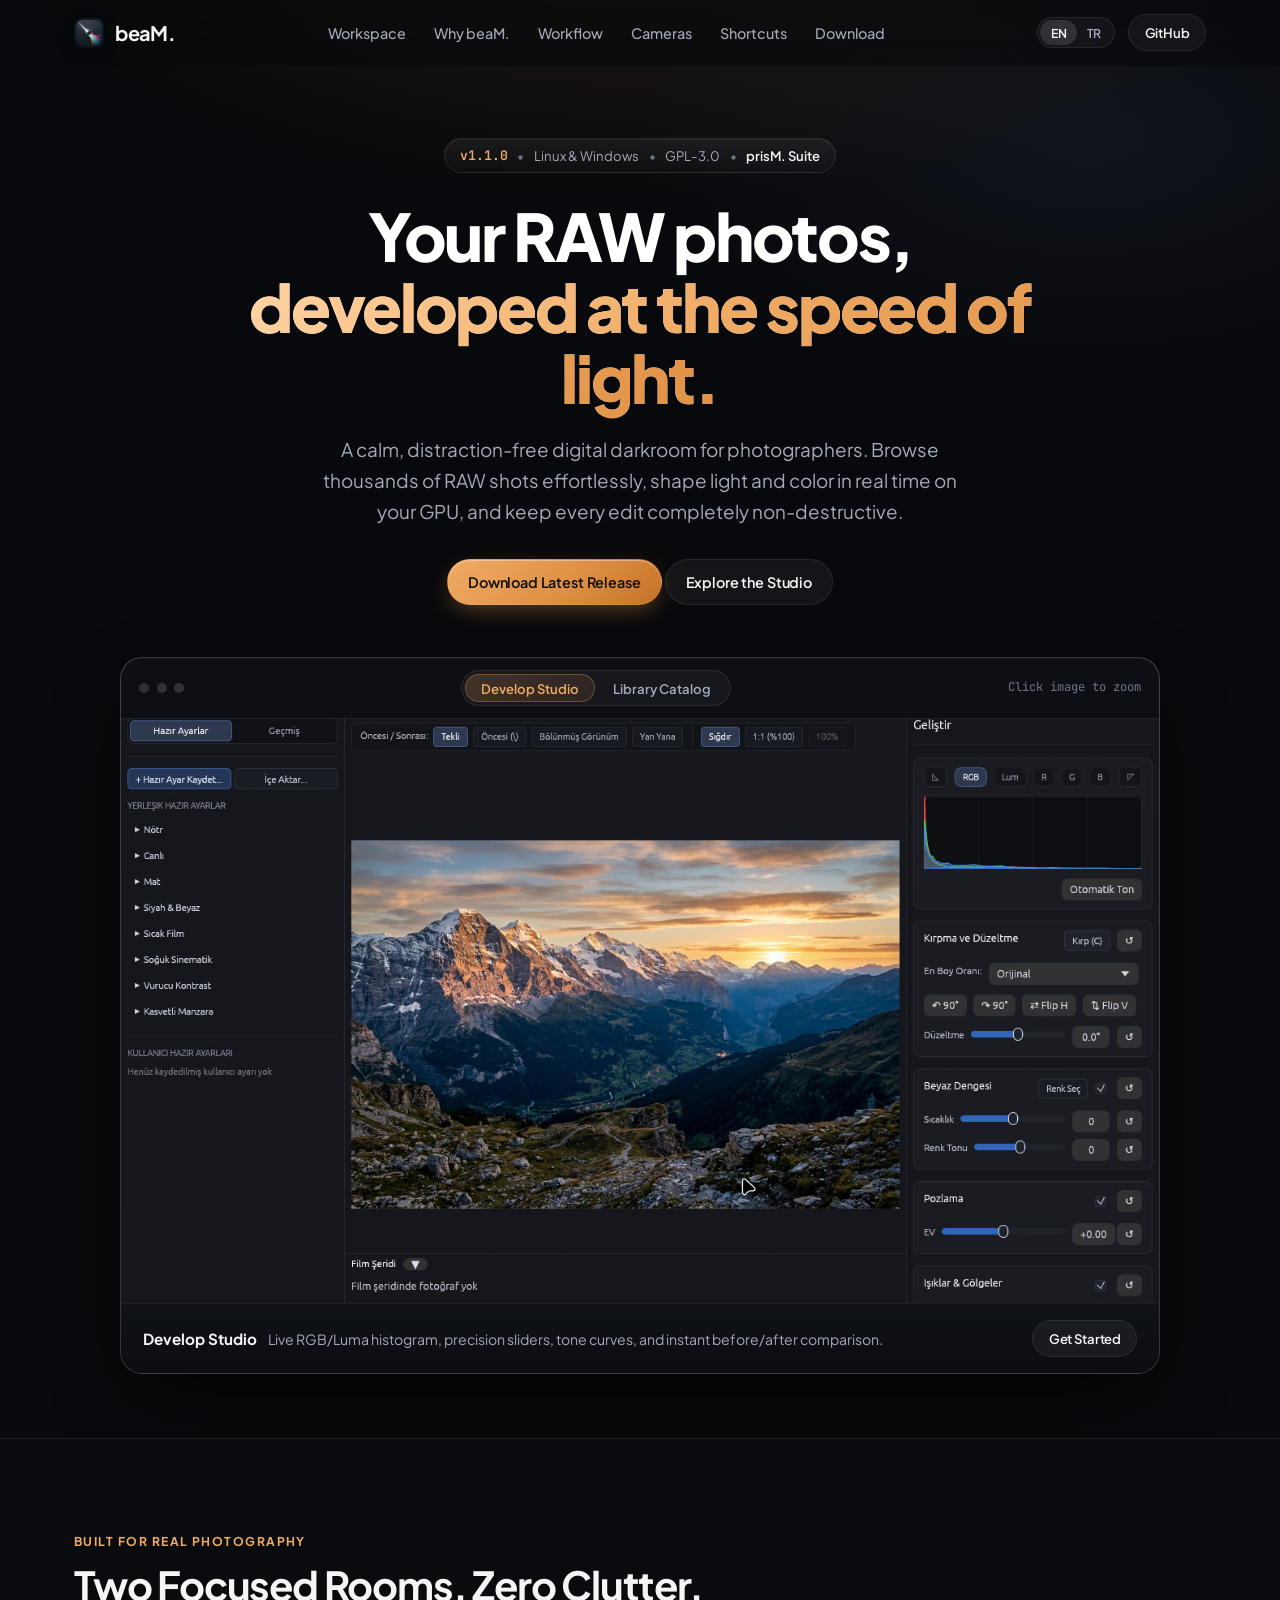
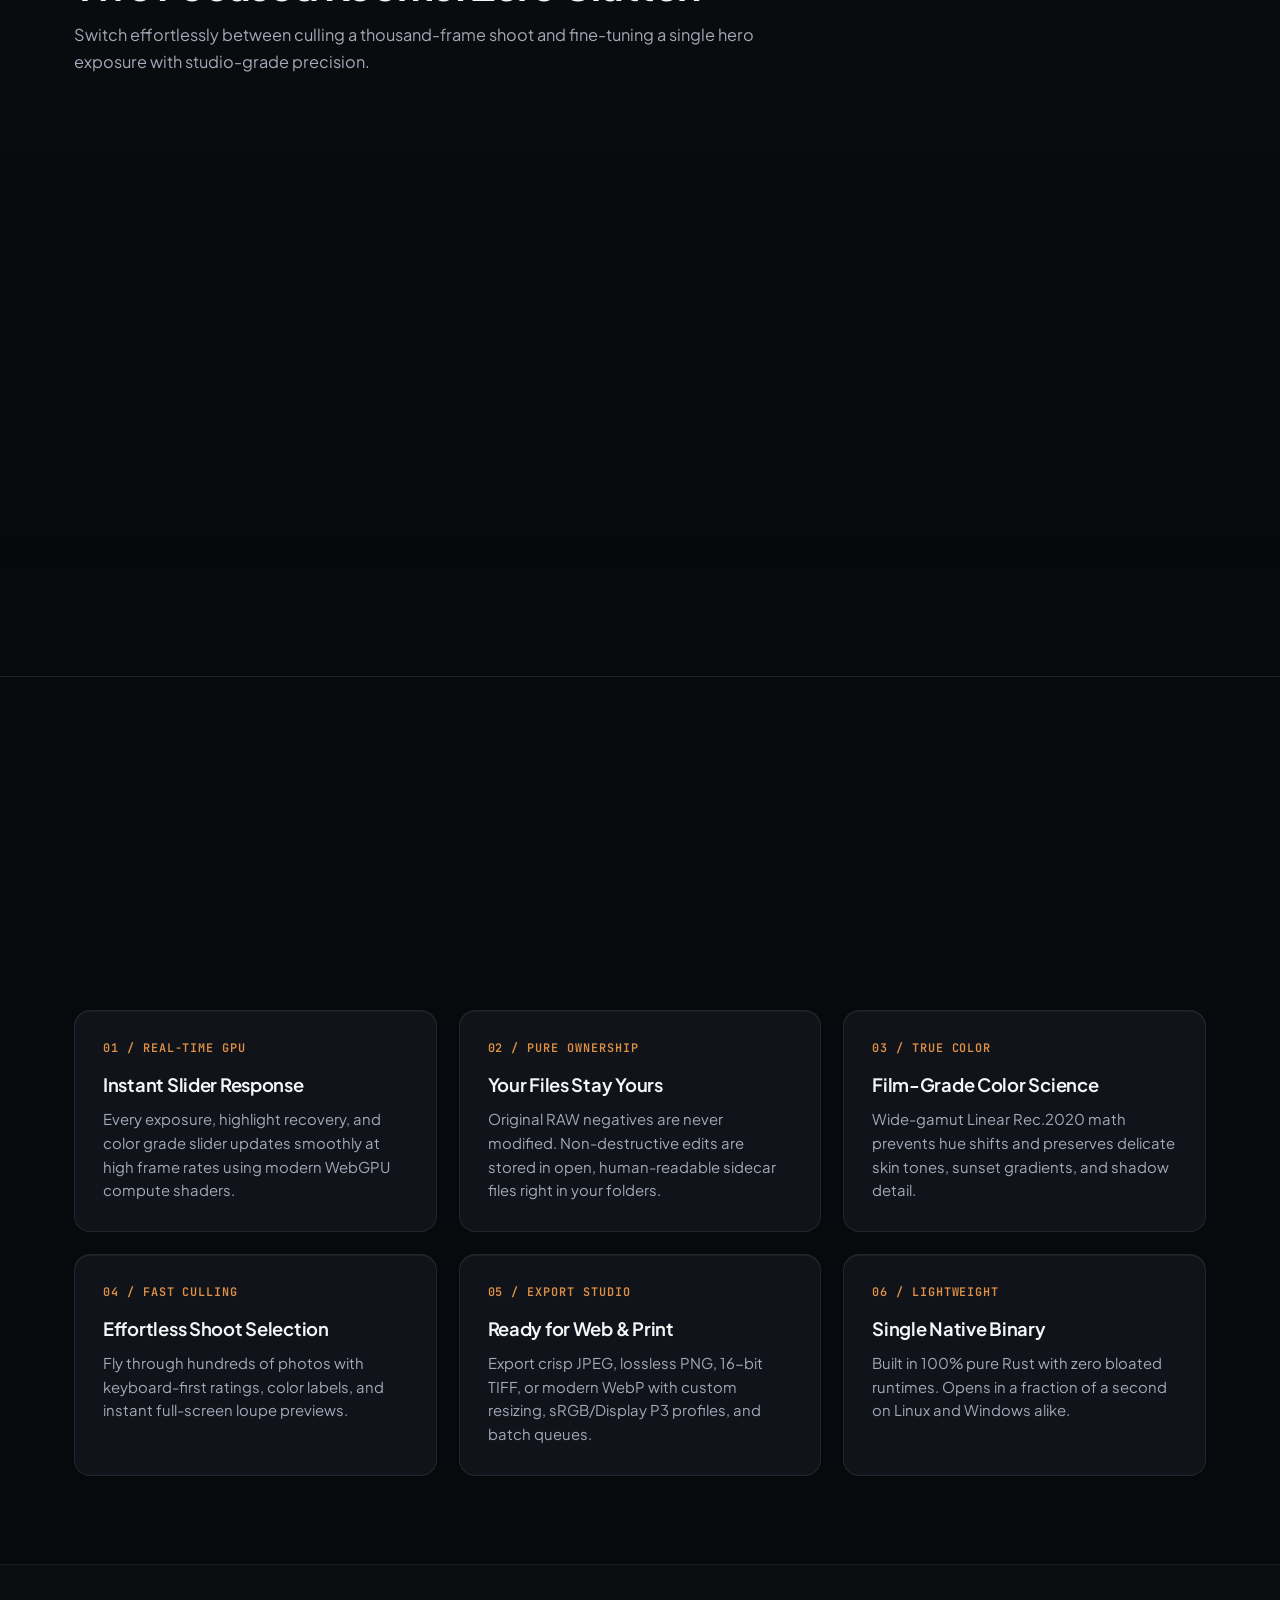
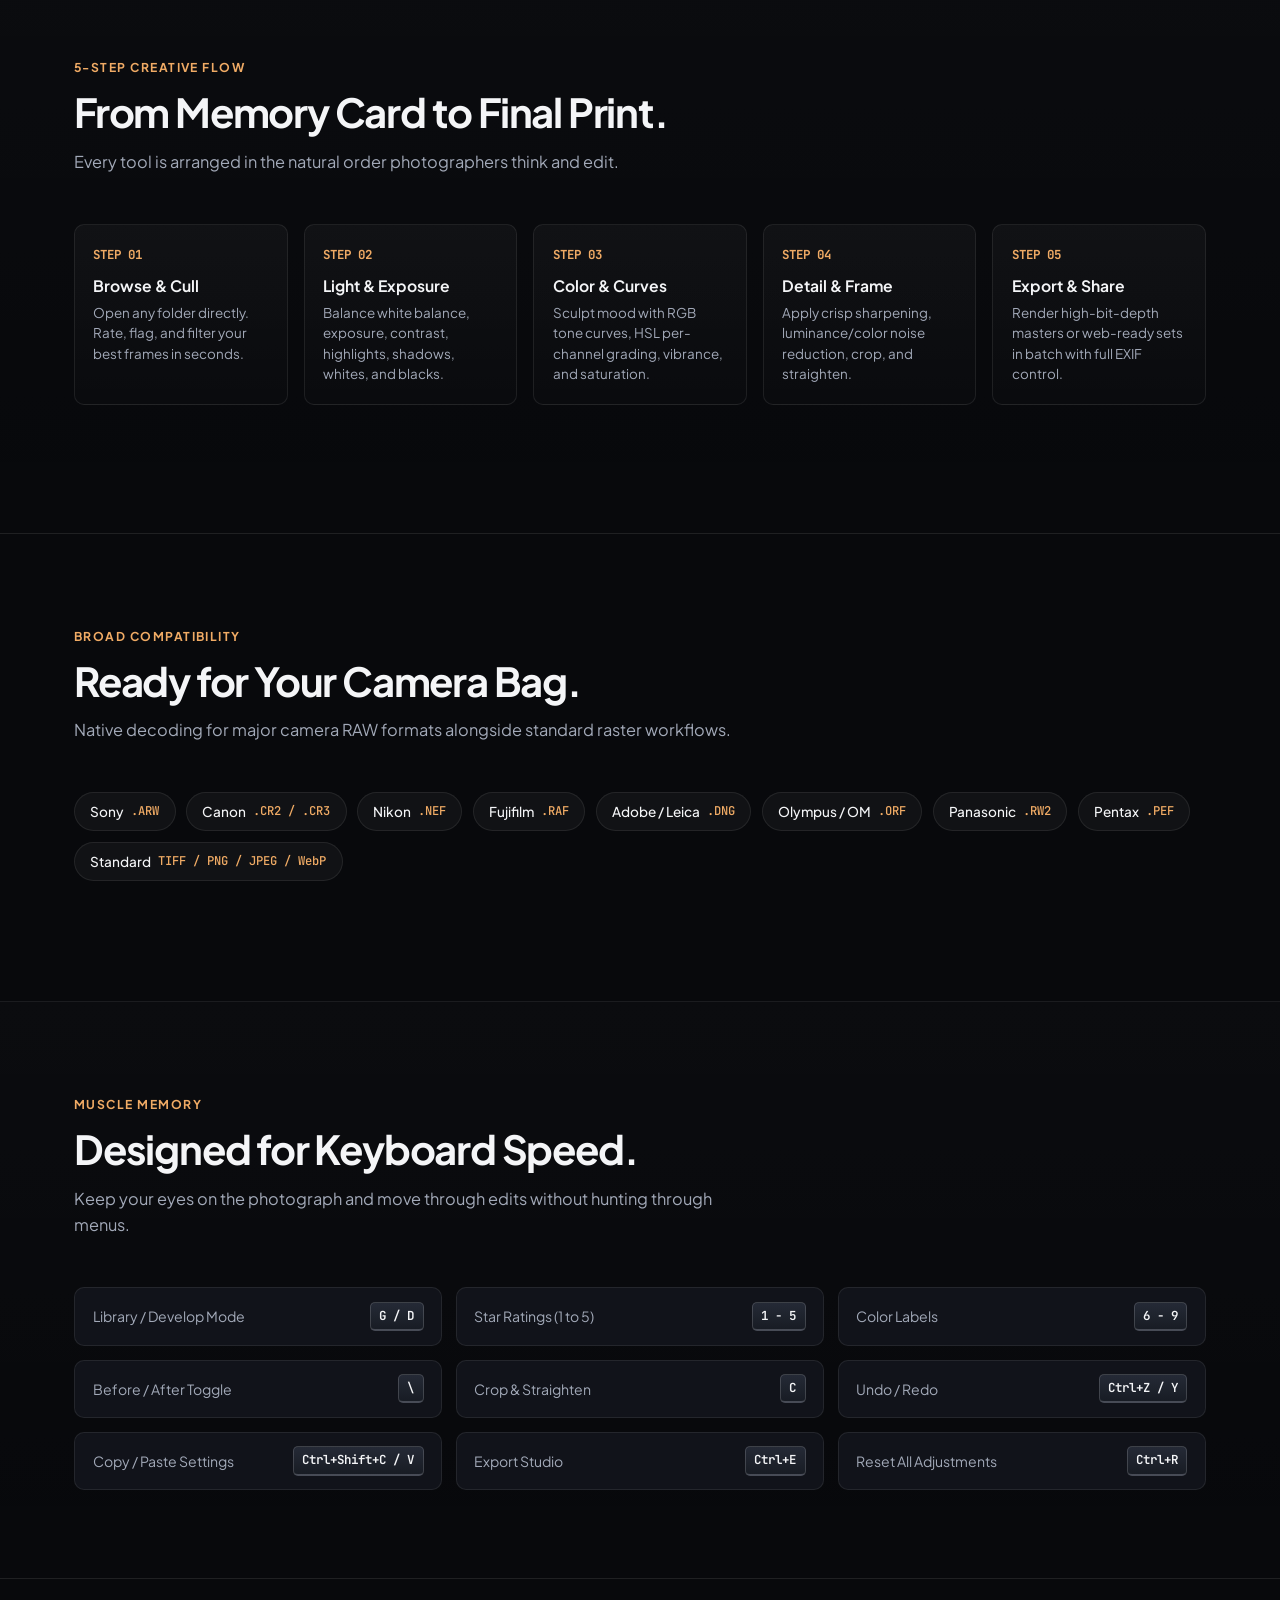
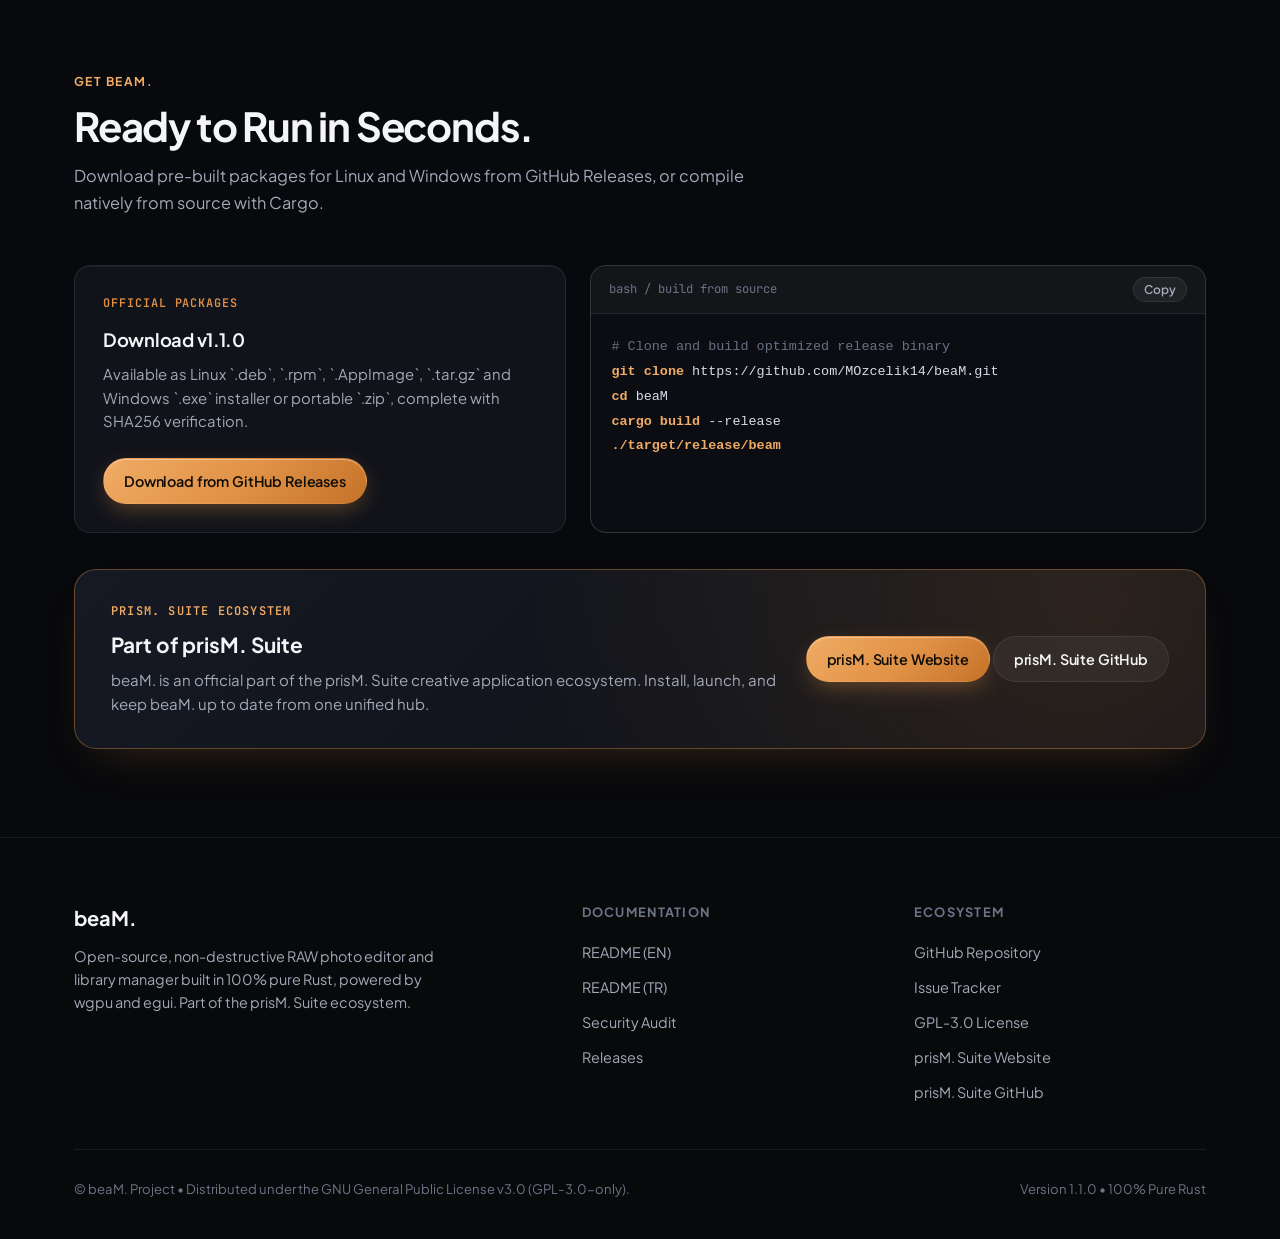
==== commit 18b825b1: "release(1.1.0): Milestone 6 pipeline/safety fixes and v1.1.0 bump" ====
--- a/docs/index.html
+++ b/docs/index.html
@@ -65,7 +65,7 @@
     <section class="hero">
       <div class="container hero-content">
         <div class="hero-pill" data-reveal>
-          <span class="hero-pill-version" data-beam-version>v1.0.0</span>
+          <span class="hero-pill-version" data-beam-version>v1.1.0</span>
           <span class="hero-pill-sep">&bull;</span>
           <span>Linux &amp; Windows</span>
           <span class="hero-pill-sep">&bull;</span>
@@ -530,14 +530,14 @@
           <div class="card">
             <div class="card-kicker">Official Packages</div>
             <div class="content-en">
-              <h3>Download <span data-beam-version>v1.0.0</span></h3>
+              <h3>Download <span data-beam-version>v1.1.0</span></h3>
               <p style="margin-bottom: 1.5rem;">
                 Available as Linux `.deb`, `.rpm`, `.AppImage`, `.tar.gz` and Windows `.exe` installer or portable `.zip`, complete with SHA256 verification.
               </p>
               <a href="https://github.com/MOzcelik14/beaM/releases/latest" class="btn btn-primary" data-beam-release-url target="_blank" rel="noopener noreferrer">Download from GitHub Releases</a>
             </div>
             <div class="content-tr" style="display:none;">
-              <h3>İndir: <span data-beam-version>v1.0.0</span></h3>
+              <h3>İndir: <span data-beam-version>v1.1.0</span></h3>
               <p style="margin-bottom: 1.5rem;">
                 Linux için `.deb`, `.rpm`, `.AppImage`, `.tar.gz` ve Windows için `.exe` kurulum veya taşınabilir `.zip` paketleri SHA256 doğrulamasıyla sunulur.
               </p>
@@ -638,7 +638,7 @@
 
       <div class="footer-bottom">
         <span>&copy; beaM. Project &bull; Distributed under the GNU General Public License v3.0 (GPL-3.0-only).</span>
-        <span>Version <span data-beam-version-plain>1.0.0</span> &bull; 100% Pure Rust</span>
+        <span>Version <span data-beam-version-plain>1.1.0</span> &bull; 100% Pure Rust</span>
       </div>
     </div>
   </footer>
--- a/docs/style.css
+++ b/docs/style.css
@@ -272,8 +272,15 @@
   color: var(--accent-bright);
 }
 
+.hero-content > .content-en,
+.hero-content > .content-tr {
+  width: 100%;
+}
+
 .hero-title {
   max-width: 860px;
+  margin-left: auto;
+  margin-right: auto;
   font-size: clamp(2.35rem, 5.2vw, 4.1rem);
   font-weight: 800;
   line-height: 1.08;
@@ -294,6 +301,8 @@
 
 .hero-subtitle {
   max-width: 650px;
+  margin-left: auto;
+  margin-right: auto;
   font-size: clamp(1.02rem, 1.8vw, 1.18rem);
   color: var(--text-secondary);
   line-height: 1.65;
